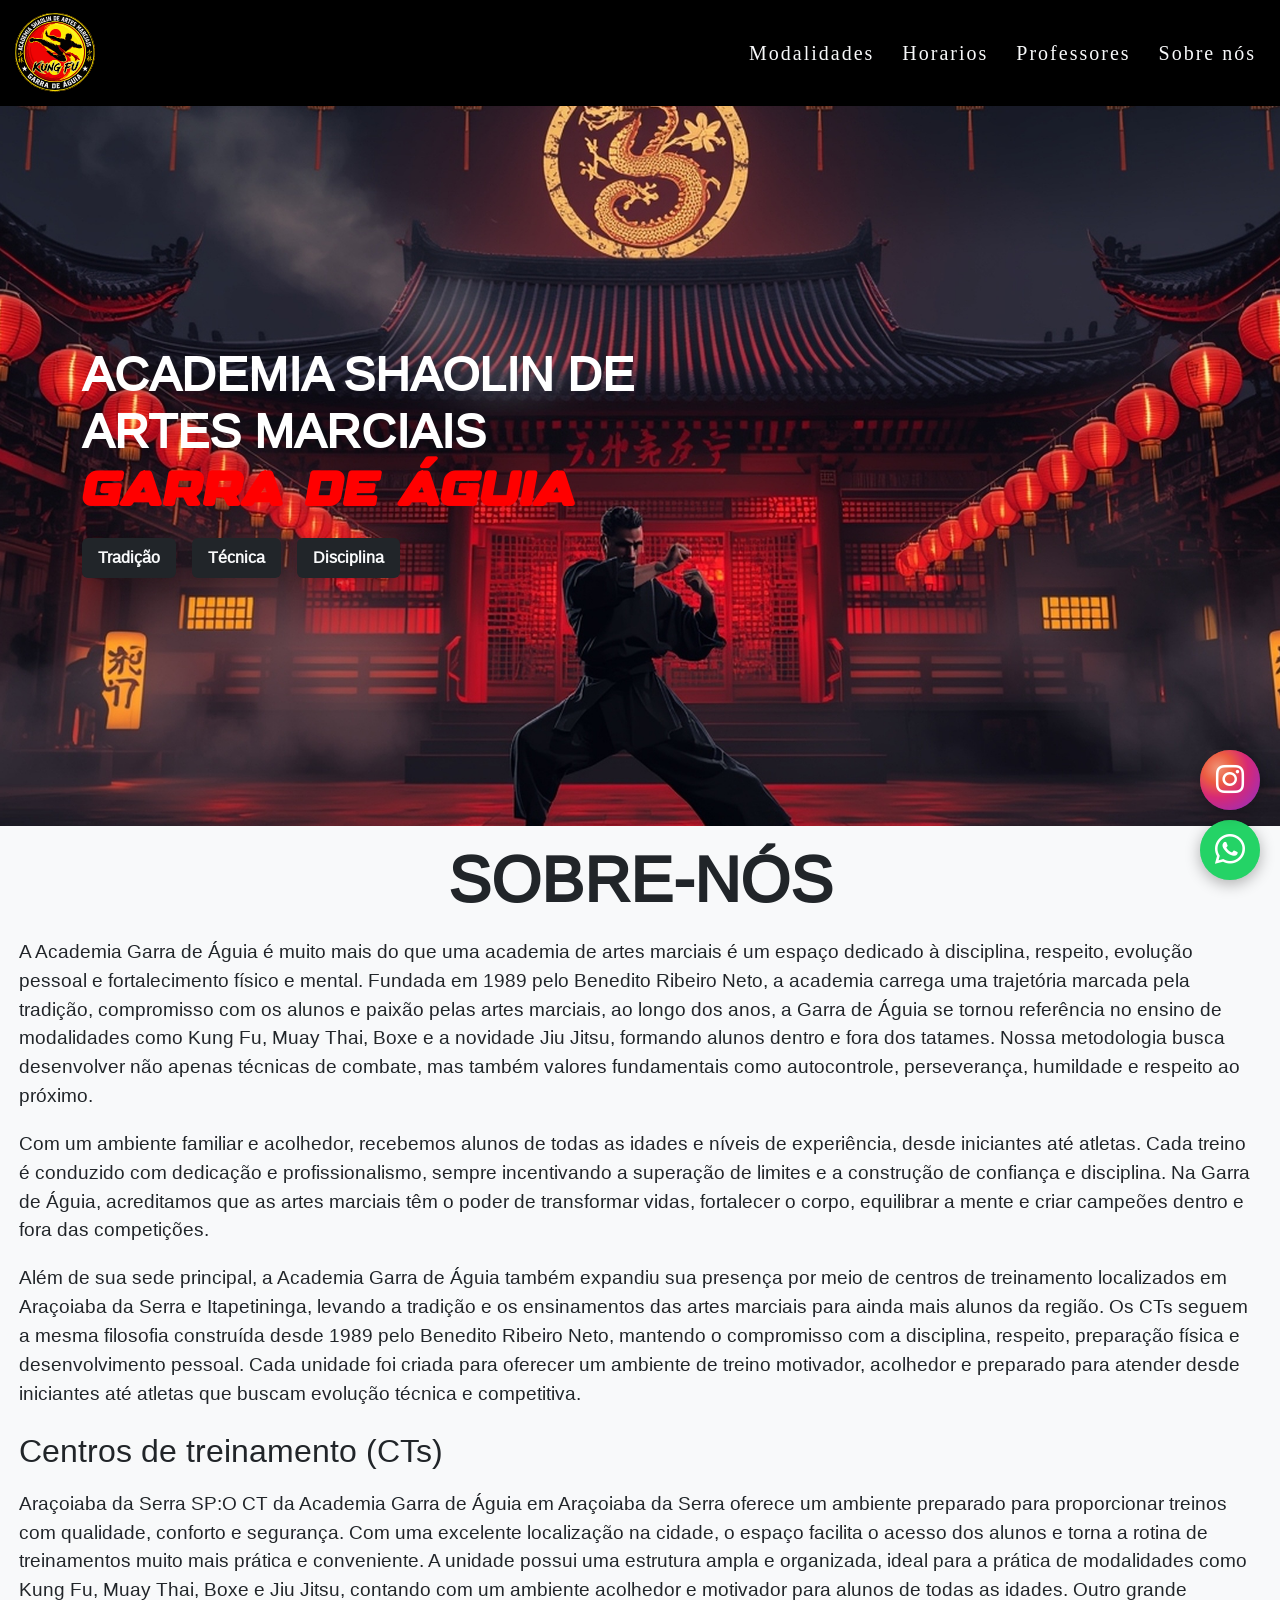
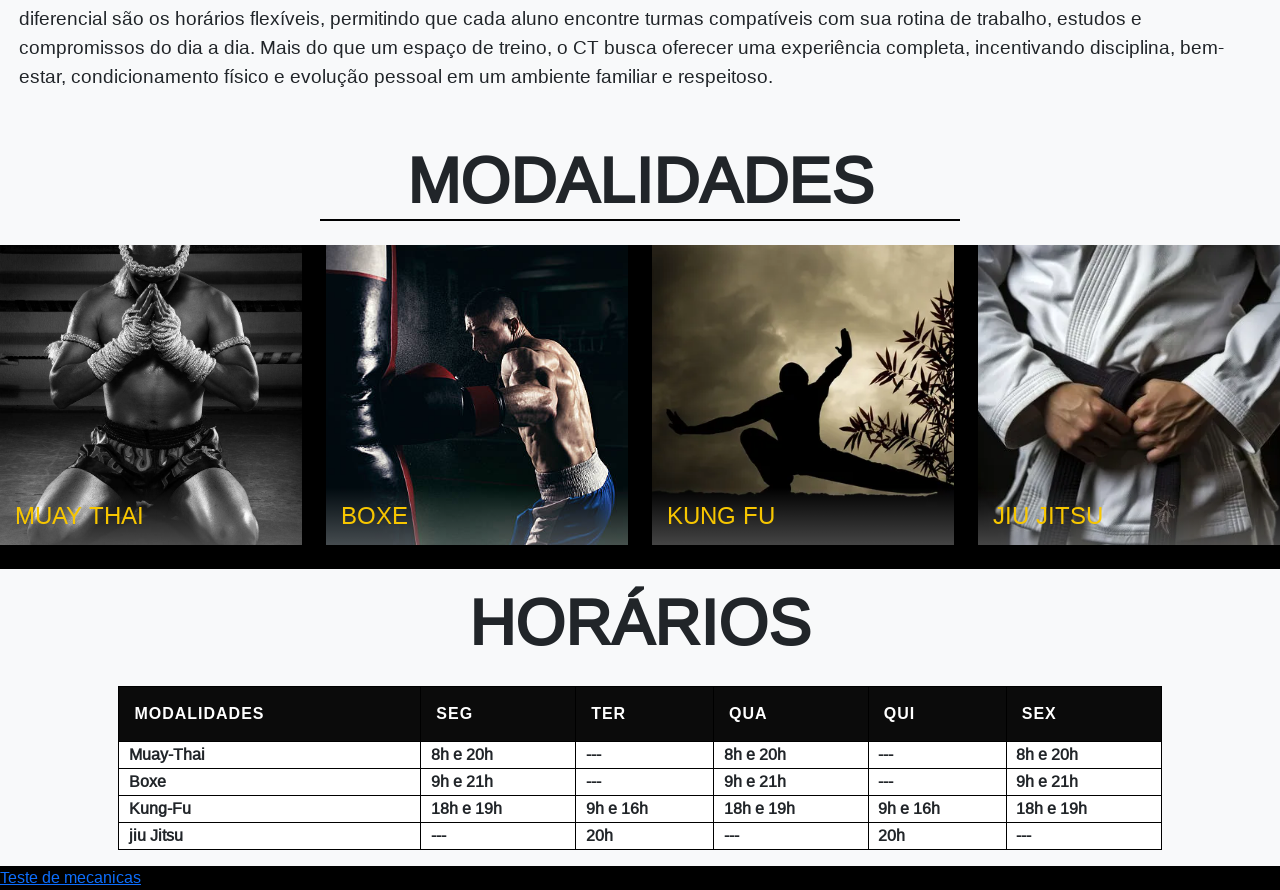
==== index.html @ 4878ca20 "Formatação do Hero e Header -Melhoria no visual do hero -Header responsivo e logotipo -Aplicação de " ====
<!DOCTYPE html>
<html lang="pt-br">
<head>
    <meta charset="UTF-8">
    <meta name="viewport" content="width=device-width, initial-scale=1.0">
    <title>CTB Garra de Águia</title>

    <!--Font Wasome-->
    <link rel="stylesheet" href="https://cdnjs.cloudflare.com/ajax/libs/font-awesome/6.7.0/css/all.min.css" integrity="sha512-9xKTRVabjVeZmc+GUW8GgSmcREDunMM+Dt/GrzchfN8tkwHizc5RP4Ok/MXFFy5rIjJjzhndFScTceq5e6GvVQ==" crossorigin="anonymous" referrerpolicy="no-referrer">

    <!--Bootstrap-->
    <link rel="stylesheet" href="https://cdn.jsdelivr.net/npm/bootstrap@5.3.8/dist/css/bootstrap.min.css" crossorigin="anonymous">
    <link rel="stylesheet" href="https://cdn.jsdelivr.net/npm/bootstrap-icons@1.11.3/font/bootstrap-icons.css">

    <!--Estilo costomizado-->
    <link rel="stylesheet" href="style.css">
    

    <!--HTML% Shiv-->
    <!--[if lt IE 9]>
      <script src="https://oss.maxcdn.com/html5shiv/3.7.2/html5shiv.min.js"></script>
    <![endif]-->

    <script>
        
    </script>
           
</head>
  <body class="responsivo "><!--Inicio container-->
            <header><!--inicio cabeçalho-->
               <nav class="navbar navbar-expand-md navbarStyle">
                    <a href="" class="navbar-brand"><img  class="img-fluid logoctb" src="LogoVetorial.svg"></a>
               <button class=" navbar-toggler ml-1" type="button" data-bs-toggle="collapse" data-bs-target="#BarraNav">
                    <span class="navbar-toggler-icon navbar-toggler-icon-margin-style"></span>
               </button>

               <div class="collapse navbar-collapse" id="BarraNav">
                    <ul class="navbar-nav ms-auto styleBarraNav">
                        <li class="nav-item">
                            <a href="" class="nav-link navbar-brand ps-1-style ps-1 text-light">Modalidades</a>
                        </li>
                        <li class="nav-item">
                            <a href="" class="nav-link navbar-brand ps-1-style ps-1 text-light">Horarios</a>
                        </li>
                        <li class="nav-item">
                            <a href="" class="nav-link navbar-brand ps-1-style ps-1 text-light">Professores</a>
                        </li>
                        <li class="nav-item">
                            <a href="" class="nav-link navbar-brand ps-1-style ps-1 text-light">Sobre nós</a>
                        </li>
                    </ul>
                </div>
                </nav>
           </header>
           <section class="imageHomeStyle">
                    <div class="container">
                        <div class="row min-vh-100 align-items-center">
                            <div class="col-12 text-start">

                                <h1 class="fw-bold display-5 text-uppercase mt-2 textHomeStyle">
                                ACADEMIA SHAOLIN DE <br/>ARTES MARCIAIS<br><span class="textHomeStyle2">GARRA DE ÁGUIA</span>
                                </h1>

                                <div class="d-flex gap-3 mt-3 flex-wrap mb-3">
                                    <p class="mb-0 px-3 py-2 fw-semibold text-light bg-dark rounded shadow">
                                            Tradição
                                    </p>

                                    <p class="mb-0 px-3 py-2 fw-semibold text-light bg-dark rounded shadow">
                                            Técnica
                                    </p>

                                    <p class="mb-0 px-3 py-2 fw-semibold text-light bg-dark rounded shadow">
                                            Disciplina
                                    </p>
                                </div>
                            </div>
                        </div>
                    </div>
           </section><!--Fim cabeçalho-->
           <section class="row justify-content-center bg-light pb-3">
                    <div class="col-12 sobrenos">
                        <h1 class="col-12 fw-bold display-3 text-center d-block text-dark mb-2 mt-3">
                            SOBRE-NÓS
                        </h1>
                        <p>A Academia Garra de Águia é muito mais do que uma academia de artes marciais é um espaço dedicado à disciplina, respeito, evolução pessoal e fortalecimento físico e mental. Fundada em 1989 pelo Benedito Ribeiro Neto, a academia carrega uma trajetória marcada pela tradição, compromisso com os alunos e paixão pelas artes marciais, ao longo dos anos, a Garra de Águia se tornou referência no ensino de modalidades como Kung Fu, Muay Thai, Boxe e a novidade Jiu Jitsu, formando alunos dentro e fora dos tatames. Nossa metodologia busca desenvolver não apenas técnicas de combate, mas também valores fundamentais como autocontrole, perseverança, humildade e respeito ao próximo.</p>
                        <p>Com um ambiente familiar e acolhedor, recebemos alunos de todas as idades e níveis de experiência, desde iniciantes até atletas. Cada treino é conduzido com dedicação e profissionalismo, sempre incentivando a superação de limites e a construção de confiança e disciplina. Na Garra de Águia, acreditamos que as artes marciais têm o poder de transformar vidas, fortalecer o corpo, equilibrar a mente e criar campeões dentro e fora das competições.
                        </p>
                        <p class="mb-4">Além de sua sede principal, a Academia Garra de Águia também expandiu sua presença por meio de centros de treinamento localizados em Araçoiaba da Serra e Itapetininga, levando a tradição e os ensinamentos das artes marciais para ainda mais alunos da região. Os CTs seguem a mesma filosofia construída desde 1989 pelo Benedito Ribeiro Neto, mantendo o compromisso com a disciplina, respeito, preparação física e desenvolvimento pessoal. Cada unidade foi criada para oferecer um ambiente de treino motivador, acolhedor e preparado para atender desde iniciantes até atletas que buscam evolução técnica e competitiva.</p>
                        <h2  class="ct-aracoiaba">Centros de treinamento (CTs)</h2>
                        <p><spam>Araçoiaba da Serra SP:</spam>O CT da Academia Garra de Águia em Araçoiaba da Serra oferece um ambiente preparado para proporcionar treinos com qualidade, conforto e segurança. Com uma excelente localização na cidade, o espaço facilita o acesso dos alunos e torna a rotina de treinamentos muito mais prática e conveniente.
                        A unidade possui uma estrutura ampla e organizada, ideal para a prática de modalidades como Kung Fu, Muay Thai, Boxe e Jiu Jitsu, contando com um ambiente acolhedor e motivador para alunos de todas as idades. Outro grande diferencial são os horários flexíveis, permitindo que cada aluno encontre turmas compatíveis com sua rotina de trabalho, estudos e compromissos do dia a dia.
                        Mais do que um espaço de treino, o CT busca oferecer uma experiência completa, incentivando disciplina, bem-estar, condicionamento físico e evolução pessoal em um ambiente familiar e respeitoso.</p>
                    </div>
            </section>
           <section class="row">
                    <div class="col-12 bg-light">
                        <h1 class="text-title-section col-6 fw-bold display-3 text-center d-block text-dark mb-4 mt-3">
                            MODALIDADES
                        </h1>
                    </div>
                     <!-- CARD 1 -->
                    <div class="card-ani col-lg-3 col-md-6">
                        <div class="card-modalidade">
                            <img src="muaythaiexemplo.jpg" alt="Muay Thai">
                            <div class="conteudo">
                                <h4>MUAY THAI</h4>
                                <p>Desenvolva força, resistência e disciplina com a arte marcial tailandesa.</p>
                            </div>
                        </div>
                    </div>
                    <!-- CARD 2 -->
                    <div class="card-ani col-lg-3 col-md-6">
                        <div class="card-modalidade">
                            <img src="boxeexemplo.jpg" alt="Boxe">
                            <div class="conteudo">
                                <h4>BOXE</h4>
                                <p>Melhore seu condicionamento físico e aprenda técnicas de combate eficazes.</p>
                            </div>
                        </div>
                    </div>

                    <!-- CARD 3 -->
                    <div class="card-ani col-lg-3 col-md-6">
                        <div class="card-modalidade">
                            <img src="kungfuexemplo.jfif" alt="Kung Fu">
                            <div class="conteudo">
                                <h4>KUNG FU</h4>
                                <p>Tradição, disciplina e filosofia combinadas com técnicas milenares.</p>
                            </div>
                        </div>
                    </div>

                    <!-- CARD 4 -->
                    <div class="card-ani col-lg-3 col-md-6 pb-4">
                        <div class="card-modalidade">
                            <img src="jiu-jitsu-background.webp" alt="Jiu Jitsu">
                            <div class="conteudo">
                                <h4>JIU JITSU</h4>
                                <p>Domine técnicas de luta no solo e desenvolva estratégia e controle.</p>
                            </div>
                        </div>
                    </div>
           </section>
            <section class="row justify-content-center bg-light pb-3"><!--Inicio conteudo-->
                    <div class="col-12">
                        <h1 class="col-12 fw-bold display-3 text-center d-block text-dark mb-1 mt-3">
                            HORÁRIOS
                        </h1>
                    </div>
                        <table class="tabela-container">
                            <thead class="tabela-horarios">
                                <tr>
                                    <th>Modalidades</th>
                                    <th>Seg</th>
                                    <th>Ter</th>
                                    <th>Qua</th>
                                    <th>Qui</th>
                                    <th>Sex</th>
                                </tr>
                            </thead>
                            <tbody>
                                <tr>
                                    <th>Muay-Thai</th>
                                    <th>8h e 20h</th>
                                    <th>---</th>
                                    <th>8h e 20h</th>
                                    <th>---</th>
                                    <th>8h e 20h</th>
                                </tr>
                                <tr>
                                    <th>Boxe</th>
                                    <th>9h e 21h</th>
                                    <th>---</th>
                                    <th>9h e 21h</th>
                                    <th>---</th>
                                    <th>9h e 21h</th>
                                </tr>
                                <tr>
                                    <th>Kung-Fu</th>
                                    <th>18h e 19h</th>
                                    <th>9h e 16h</th>
                                    <th>18h e 19h</th>
                                    <th>9h e 16h</th>
                                    <th>18h e 19h</th>
                                </tr>
                                <tr>
                                    <th>jiu Jitsu</th>
                                    <th>---</th>
                                    <th>20h</th>
                                    <th>---</th>
                                    <th>20h</th>
                                    <th>---</th>
                                </tr>
                            </tbody>
                        </table>
            </section><!--Fim conteudo-->
        <footer><!--Inicio rodapé-->
            
        </footer><!--Fim rodapé-->



        <!-- BOTÃO WHATSAPP -->
        <a href="https://wa.me/5511999998888?text=Olá,%20vim%20pelo%20site%20e%20quero%20saber%20mais%20sobre%20as%20aulas"
        class="whatsapp-float"
        target="_blank"
        aria-label="Fale conosco no WhatsApp">
            <i class="bi bi-whatsapp"></i>
        </a>

        <!-- BOTÃO INSTAGRAM -->
        <a href="https://instagram.com/suaacademia"
        class="instagram-float"
        target="_blank"
        rel="noopener noreferrer"
        aria-label="Visite nosso Instagram">
            <i class="bi bi-instagram"></i>
        </a>

        <a href="index2.html">Teste de mecanicas</a>






    <!-- Optional JavaScript -->
    <!-- jQuery first, then Popper.js, then Bootstrap JS -->
    <script src="https://cdn.jsdelivr.net/npm/bootstrap@5.3.8/dist/js/bootstrap.bundle.min.js"></script>
    <script src="https://code.jquery.com/jquery-3.3.1.slim.min.js" integrity="sha384-q8i/X+965DzO0rT7abK41JStQIAqVgRVzpbzo5smXKp4YfRvH+8abtTE1Pi6jizo" crossorigin="anonymous"></script>
    <script src="https://cdnjs.cloudflare.com/ajax/libs/popper.js/1.14.3/umd/popper.min.js" integrity="sha384-ZMP7rVo3mIykV+2+9J3UJ46jBk0WLaUAdn689aCwoqbBJiSnjAK/l8WvCWPIPm49" crossorigin="anonymous"></script>
    <script src="Bootstrapv4/js/bootstrap.min.js"></script>
  </body><!--Fim container-->
</html>
---- style.css ----
/*FORMATAÇÃO DO BODY*/
body, html {
    overflow-x: hidden !important;
}
.logoctb {
    width: 80px;
    height: 80px;
    margin-left: 15px;
}
body{
    width: 100%;
    min-width: 370px;
    max-width: 1400px;
    margin: 0 auto;
    font-family: 'text-style-text';
}


/*Formatações de fontes*/
@font-face {
  font-family: 'text-style-text';
  src: url('fonts/Liberation Sans/LiberationSans-Regular.ttf');
}
@font-face {
  font-family: 'text-style-hero';
  src: url('fonts/Designer/Designer.otf');
}
@font-face {
  font-family: 'text-style-header';
  src: url('fonts/Bebas/BebasNeue-Regular.woff2');
}

/*FORMATAÇÃO DA NAVBAR*/
.navbarStyle{
    font-family: 'text-style-header';
    letter-spacing: 2px;
}

/*Text Navbar :hover*/
#BarraNav ul.styleBarraNav li a:hover, .nav-item .text-light:hover {
    background-color: #fff;
    border-radius: 8px;
    --bs-text-opacity: 1;
    color: rgba(var(--bs-dark-rgb), var(--bs-text-opacity)) !important;
}

/*Menu Hanburguer button*/

/*Remove a borda do botão hamburger*/
.navbar-toggler {
    border: none;
    box-shadow: none;
}
/*Remove a borda em focus*/
.navbar-toggler:focus,
.navbar-toggler:active, .navbar-toggler:hover {
    outline: none;
    box-shadow: none;     
    background-color: #ffffff;
}
/*Ícone fica preto SOMENTE quando o botão estiver em focus*/
.navbar-toggler:hover .navbar-toggler-icon,
.navbar-toggler:focus .navbar-toggler-icon {
    filter: brightness(0);
}
/*Deixa o ícone do menu hamburger branco*/
.navbar-toggler-icon {
    filter: invert(1);
}

/*FORMATAÇÃO DA HOME*/

/*Formatação tableH*/
.tabela-container {
  width: 80%;
  overflow-x: auto; /* importante para mobile */
  margin-top: 20px;
  background-color: #ffffff;
}

/* Tabela */
.tabela-horarios {
  width: 80%;
  border-collapse: collapse;
  background: #0b0b0b;
  color: #fff;
  font-family: Arial, sans-serif;
}

/* Cabeçalho */
.tabela-horarios thead {
  background: #c40000;
}

.tabela-horarios th {
  padding: 15px;
  text-transform: uppercase;
  font-weight: bold;
  letter-spacing: 1px;
}


/* Zebra (linhas alternadas) */
.tabela-horarios tr, th {
    padding-left: 0.6rem;
    border: solid #000 1px;
}
.tabela-horarios tr th.S-Aulas {
    padding-left: 1rem;
}

/*Text Home Style*/
.textHomeStyle {
    color: white;
}
.textHomeStyle2 {
    font-family: 'text-style-hero';
    color: red;
}

/*Section Sobre-Nós*/
.sobrenos p {
    font-size: 1.2rem;
    margin: 1.2rem;
}
.ct-aracoiaba {
    margin-left: 1.2rem;
}

/*Section Modalidades*/
.text-title-section {
    border-bottom: solid #000 2px;
    margin: 0 auto;
}

/* CORES PADRÃO */
:root {
    --amarelo: #f7c600;
    --preto: #111;
    --branco: #fff;
}

/* SEÇÃO */
.modalidades {
    background-color: var(--preto);
    color: var(--branco);
}

/* TÍTULO */
.titulo-secao {
    font-size: 2.5rem;
    font-weight: bold;
    color: var(--amarelo);
}

.subtitulo {
    color: #ccc;
}

/* CARD */
.card-modalidade {
    position: relative;
    overflow: hidden;
    cursor: pointer;
}

/* IMAGEM */
.card-modalidade img {
    width: 100%;
    height: 300px;
    object-fit: cover;
    transition: 0.5s;
}

/* CONTEÚDO SOBREPOSTO */
.card-modalidade .conteudo {
    position: absolute;
    bottom: 0;
    left: 0;
    width: 100%;

    padding: 15px;

    background: linear-gradient(to top, rgba(255,255,255,0.6), transparent);

    transform: translateY(55%);
    transition: 0.6s;
}
/* TEXTO */
.card-modalidade h4 {
    color: var(--amarelo);
    margin-bottom: 10px;
}

.card-modalidade p {
    font-size: 0.9rem;
}

/* HOVER */
.card-modalidade:hover img {
    transform: scale(1.1);
}

.card-modalidade:hover .conteudo {
    transform: translateY(0);
    background: linear-gradient(to top, rgba(255, 255, 255, 0.9))
}
.card-ani {
    transition: 0.5s ease;
}
.card-ani:hover {
    transform: translateY(5%);

}
/*Formatação da Background*/ 
.imageHomeStyle{
    height: 80vh; /*ocupa a tela inteira*/
    background-image: url("exemploBackgroundHome4K.jpg");
    background-size: cover;/* ajusta para qualquer tela */
    background-position: center;/* centraliza */
    background-repeat: no-repeat;
    display: flex;
    align-items: center;
    background-attachment: fixed;/*PARALAX*/
}

/* BOTÃO WHATSAPP */
.whatsapp-float {
    position: fixed; /* Faz ele acompanhar o scroll */
    bottom: 20px;
    right: 20px;

    width: 60px;
    height: 60px;

    background-color: #25D366;
    color: #fff;

    border-radius: 50%;
    font-size: 30px;

    display: flex;
    align-items: center;
    justify-content: center;

    box-shadow: 0 4px 15px rgba(0, 0, 0, 0.3);

    z-index: 999;

    transition: all 0.3s ease;
}

/* Hover */
.whatsapp-float:hover {
    transform: scale(1.1);
    background-color: #1ebe5d;
    color: #fff;
}

/* Animação pulsante */
.whatsapp-float::after {
    content: "";
    position: absolute;
    width: 100%;
    height: 100%;
    border-radius: 50%;
    background: rgba(37, 211, 102, 0.4);
    animation: pulse 2s infinite;
    z-index: -1;
}

@keyframes pulse {
    0% {
        transform: scale(1);
        opacity: 0.7;
    }
    70% {
        transform: scale(1.5);
        opacity: 0;
    }
    100% {
        transform: scale(1);
        opacity: 0;
    }
}
/* BOTÃO INSTAGRAM */
.instagram-float {
    position: fixed;
    bottom: 90px; /* acima do WhatsApp */
    right: 20px;

    width: 60px;
    height: 60px;

    border-radius: 50%;

    display: flex;
    align-items: center;
    justify-content: center;

    font-size: 28px;
    color: #fff;

    /* Gradiente oficial do Instagram */
    background: radial-gradient(circle at 30% 30%, 
        #feda75, #fa7e1e, #d62976, #962fbf, #4f5bd5);

    box-shadow: 0 4px 15px rgba(0,0,0,0.3);

    z-index: 999;

    transition: all 0.3s ease;
}

/* Hover */
.instagram-float:hover {
    transform: scale(1.1);
}

/* Animação suave */
.instagram-float::after {
    content: "";
    position: absolute;
    width: 100%;
    height: 100%;
    border-radius: 50%;
    background: rgba(214, 41, 118, 0.4);
    animation: pulseInsta 2s infinite;
    z-index: -1;
}

@keyframes pulseInsta {
    0% {
        transform: scale(1);
        opacity: 0.6;
    }
    70% {
        transform: scale(1.5);
        opacity: 0;
    }
    100% {
        transform: scale(1);
        opacity: 0;
    }
}


/*RESPONSITIVIDADE TELA*/
/* Extra small devices (portrait phones, less than 576px)*/
@media (max-width: 575.98px) {
    .responsivo {
        background: black;
    }
    .icone_redes_sociais ul li a{
        padding: 0 15px 0 0;
    }
    .ps-1-style {
        padding-left: .90rem !important;
    }
    .navbarStyle {
        padding-right: .80rem !important;
    }
}

/* Small devices (landscape phones, 576px and up)*/
@media (min-width: 576px) and (max-width: 767.98px) {
    .responsivo {
        background: blue;
    }
    .icone_redes_sociais ul li a{
        padding: 0 15px 0 0;
    }
    .ps-1-style {
    padding-left: .90rem !important;
    }
    .navbarStyle {
        padding-right: .80rem !important;
    }
}

/*imageHomeStyle CELULAR*/
@media (max-width: 768px) {
  .tabela-horarios th,
  .tabela-horarios td {
    padding: 8px;
    font-size: 14px;
  }
  .imageHomeStyle {
    height: 70vh; /* menor no celular */
    background-attachment: scroll;/*PARALAX MOB*/
  }
}

/* Medium devices (tablets, 768px and up)*/
@media (min-width: 768px) and (max-width: 991.98px) {
    .responsivo {
        background: green;
    }
    .ps-1-style {
    padding-left: .90rem !important;
    }
}

/* Large devices (desktops, 992px and up)*/
@media (min-width: 992px) and (max-width: 1199.98px) {
    .responsivo {
        background: #ccc;
    }
}

/* Extra large devices (large desktops, 1200px and up)*/
@media (min-width: 1100px) {
    .responsivo {
        background: black;
    }
}
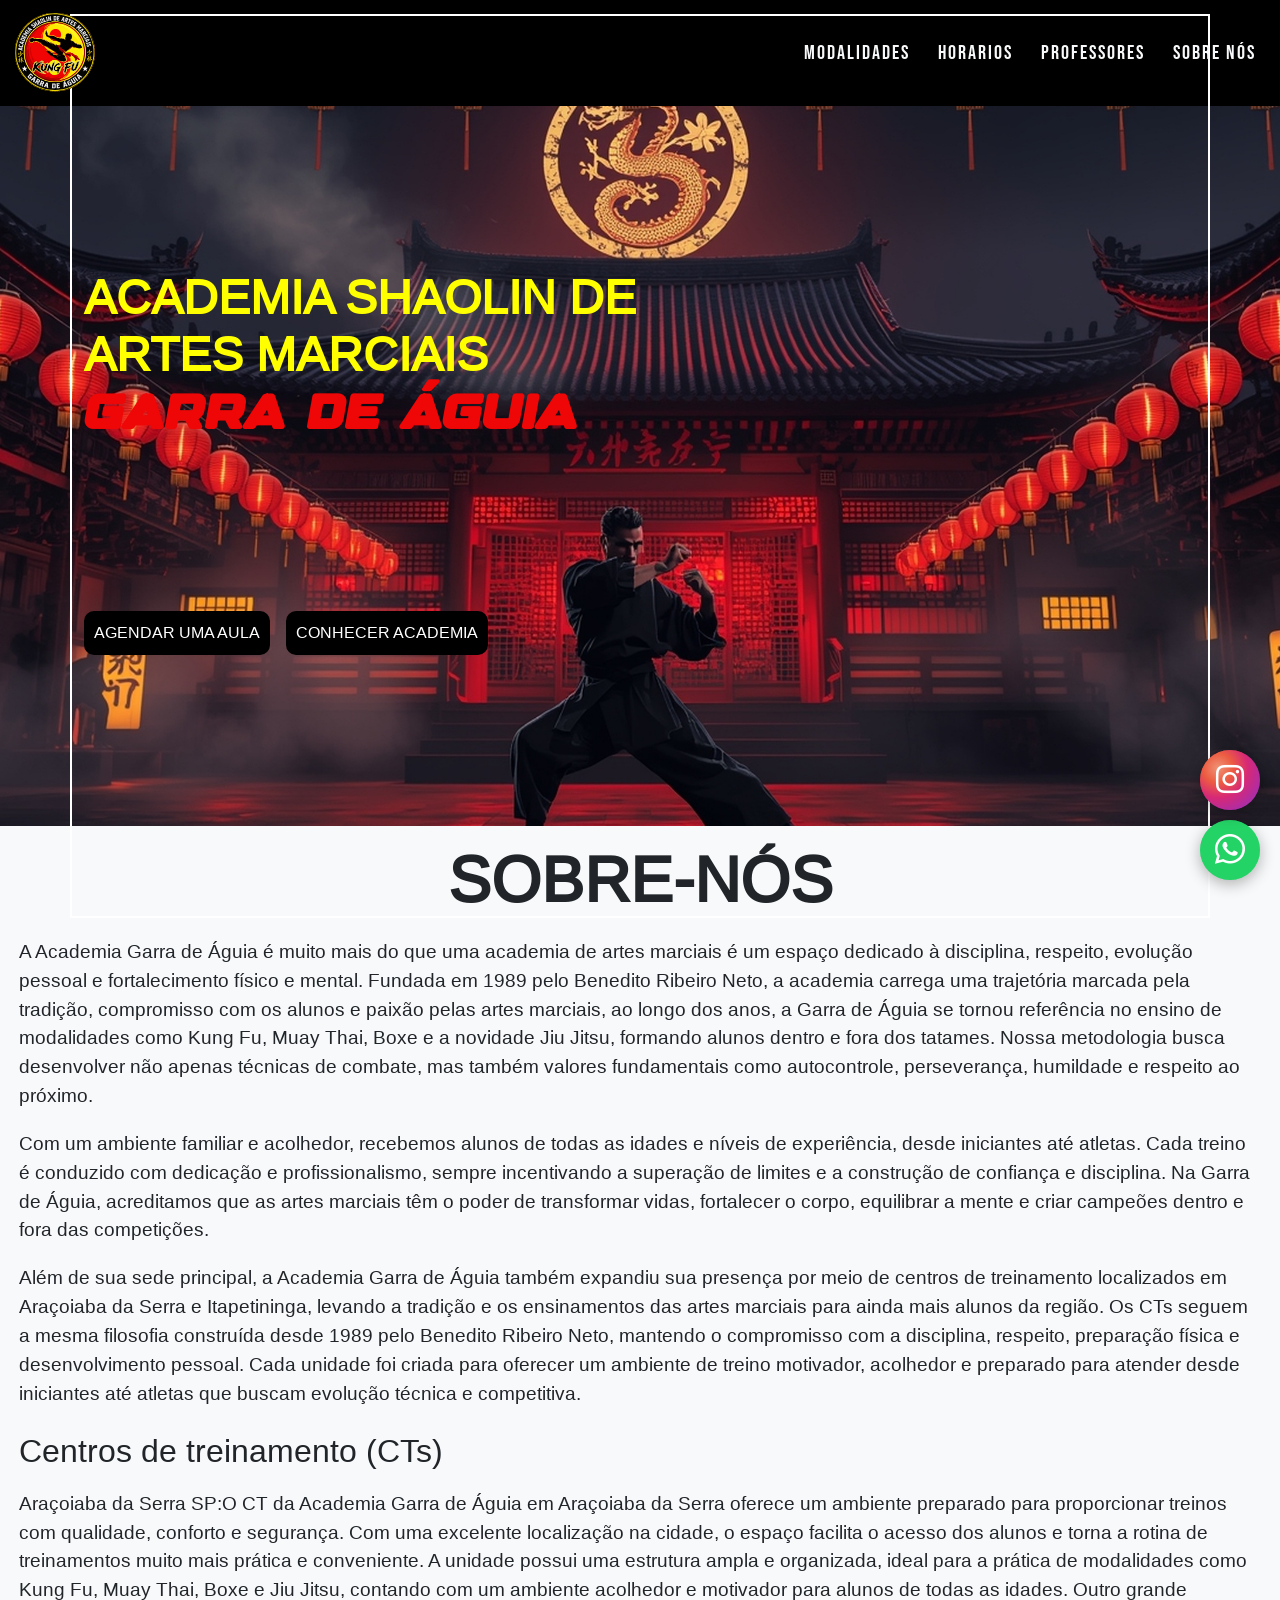
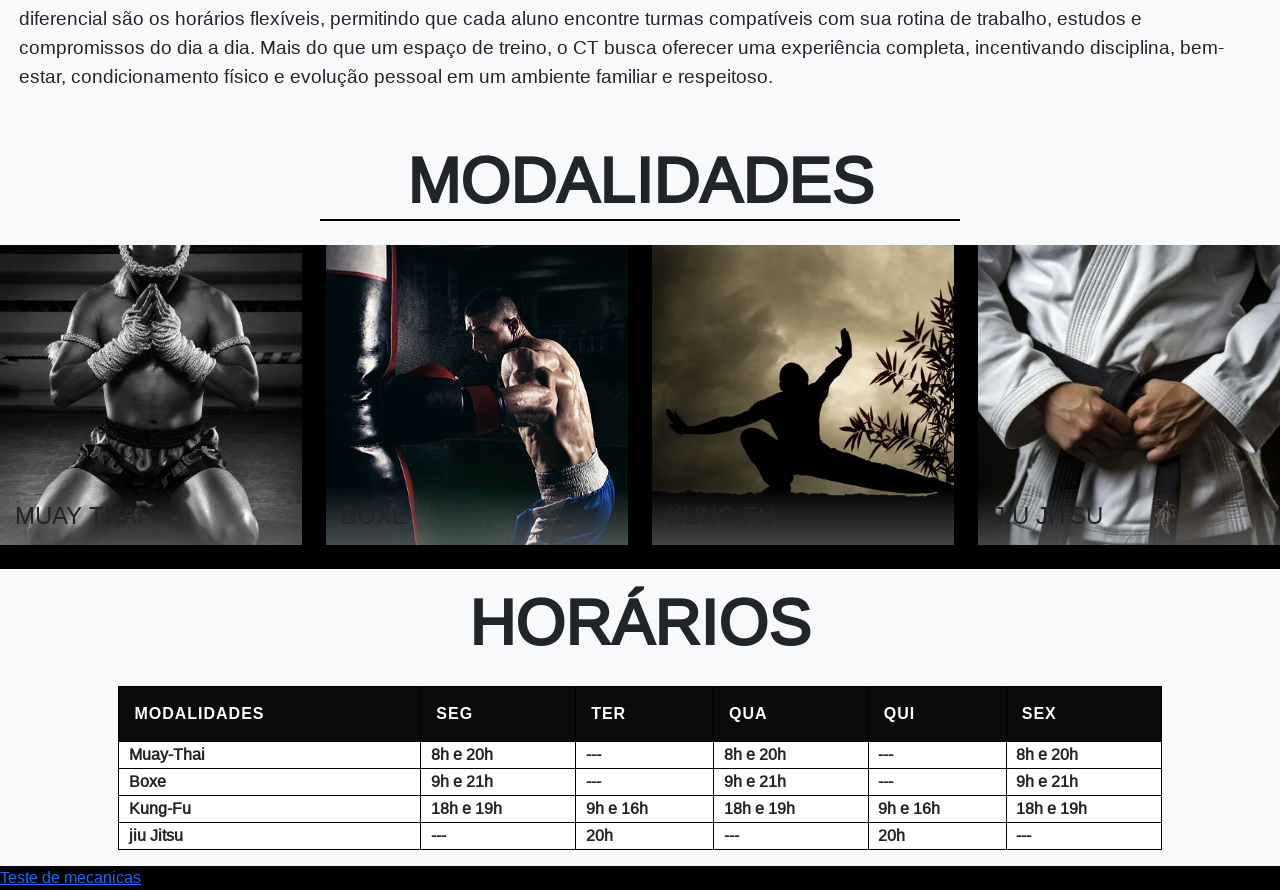
==== commit 1e99efff: "Quase finalizando o Hero da página -Formatações no hero -nome da academia -correção das fontes -pale" ====
--- a/index.html
+++ b/index.html
@@ -53,26 +53,26 @@
                 </nav>
            </header>
            <section class="imageHomeStyle">
-                    <div class="container">
+                    <div class="container" style="border: solid white 2px;">
                         <div class="row min-vh-100 align-items-center">
                             <div class="col-12 text-start">
 
                                 <h1 class="fw-bold display-5 text-uppercase mt-2 textHomeStyle">
-                                ACADEMIA SHAOLIN DE <br/>ARTES MARCIAIS<br><span class="textHomeStyle2">GARRA DE ÁGUIA</span>
+                                ACADEMIA SHAOLIN DE <BR>  ARTES MARCIAIS<br><span class="textHomeStyle2">GARRA DE ÁGUIA</span>
                                 </h1>
 
-                                <div class="d-flex gap-3 mt-3 flex-wrap mb-3">
-                                    <p class="mb-0 px-3 py-2 fw-semibold text-light bg-dark rounded shadow">
-                                            Tradição
-                                    </p>
-
-                                    <p class="mb-0 px-3 py-2 fw-semibold text-light bg-dark rounded shadow">
-                                            Técnica
-                                    </p>
-
-                                    <p class="mb-0 px-3 py-2 fw-semibold text-light bg-dark rounded shadow">
-                                            Disciplina
-                                    </p>
+                                <div class="d-flex justify-content-start gap-3 mt-3 flex-wrap mb-3">
+
+                                    <a href="" class="textHeroStyle">
+                                            Agendar uma aula
+                                    </a>
+
+
+                                    <a href="" class="textHeroStyle">
+                                            Conhecer academia
+                                    </a>
+                            
+
                                 </div>
                             </div>
                         </div>
--- a/style.css
+++ b/style.css
@@ -15,6 +15,35 @@
     font-family: 'text-style-text';
 }
 
+/*Paleta de cores*/
+.blackColor {
+    color: #000000 !important;
+}
+.blackBackground {
+    background: #000000 !important;
+}
+
+.redColor {
+    color: #EF0606 !important;
+}
+.redBackground {
+    background: #EF0606 !important;
+}
+
+.swirlColor {
+    color: #D3CCC7 !important;
+}
+.swirlBackground {
+    background: #D3CCC7 !important;
+}
+
+.offwhiteColor {
+    color: #EFEEE8 !important;
+}
+.offwhiteBackground {
+    background: #EFEEE8 !important;
+}
+
 
 /*Formatações de fontes*/
 @font-face {
@@ -27,7 +56,7 @@
 }
 @font-face {
   font-family: 'text-style-header';
-  src: url('fonts/Bebas/BebasNeue-Regular.woff2');
+  src: url('fonts/Bebas/BebasNeue-Regular.ttf');
 }
 
 /*FORMATAÇÃO DA NAVBAR*/
@@ -69,6 +98,21 @@
 }
 
 /*FORMATAÇÃO DA HOME*/
+
+/*formatacao do Hero*/
+.textHeroStyle {
+    color: white;
+    background-color: #000000;
+    text-decoration: none;
+    text-transform: uppercase;
+    border-radius: 10px;
+    padding: 10px;
+    margin-top: 150px;
+}
+.textHeroStyle:hover {
+    color: #000000;
+    background-color: #EFEEE8;
+}
 
 /*Formatação tableH*/
 .tabela-container {
@@ -111,11 +155,11 @@
 
 /*Text Home Style*/
 .textHomeStyle {
-    color: white;
+    color: #FFFF00;
 }
 .textHomeStyle2 {
     font-family: 'text-style-hero';
-    color: red;
+    color: #EF0606;
 }
 
 /*Section Sobre-Nós*/
@@ -134,11 +178,7 @@
 }
 
 /* CORES PADRÃO */
-:root {
-    --amarelo: #f7c600;
-    --preto: #111;
-    --branco: #fff;
-}
+
 
 /* SEÇÃO */
 .modalidades {
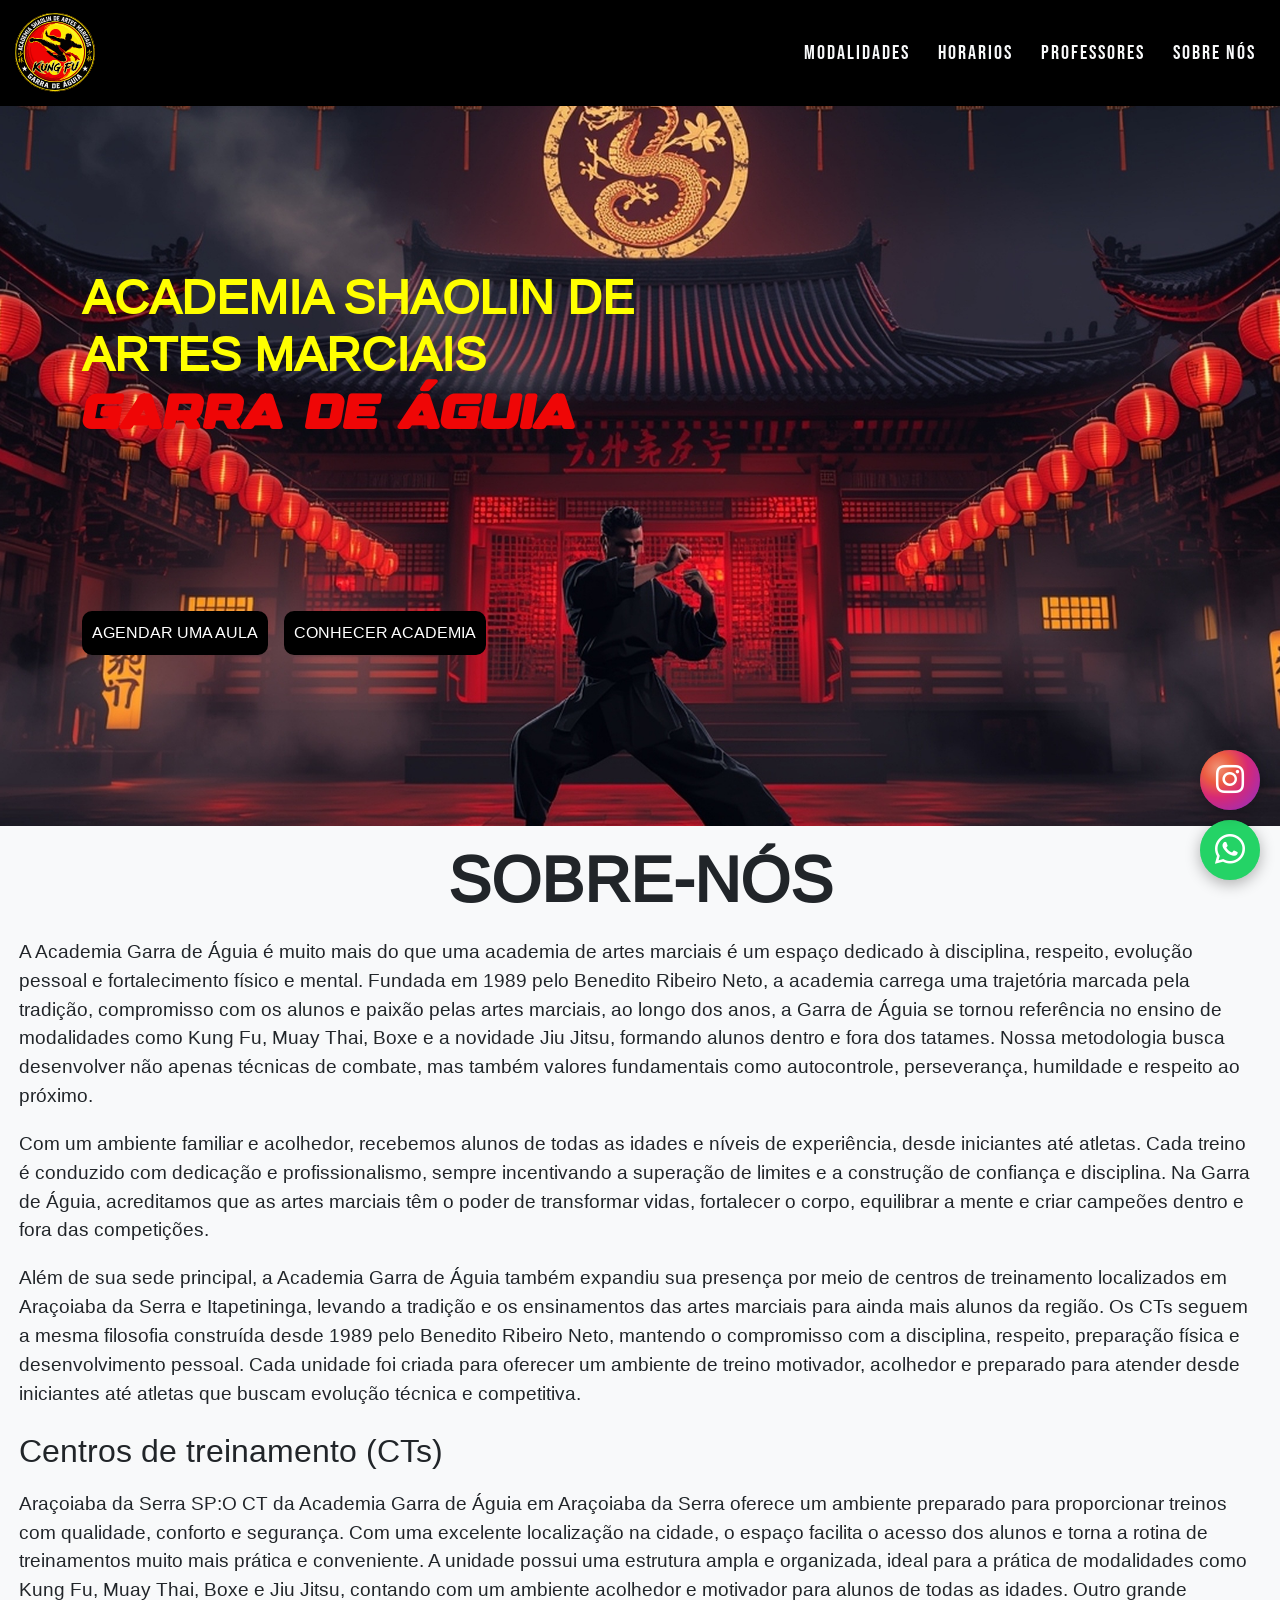
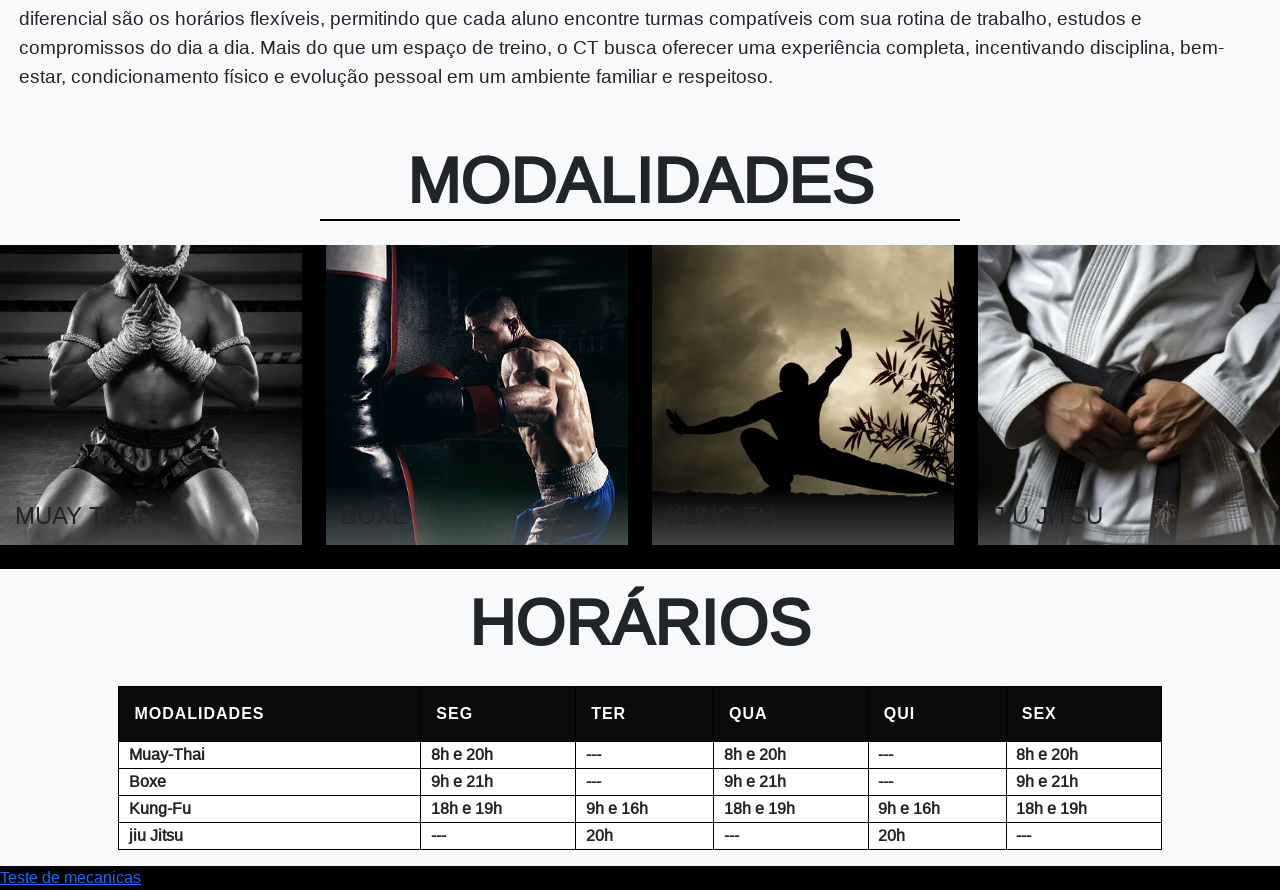
==== commit e698eedc: "Inclusão de animações :hover -Animação no navBar -Animação nop textHero -Algumas correções" ====
--- a/index.html
+++ b/index.html
@@ -53,7 +53,7 @@
                 </nav>
            </header>
            <section class="imageHomeStyle">
-                    <div class="container" style="border: solid white 2px;">
+                    <div class="container">
                         <div class="row min-vh-100 align-items-center">
                             <div class="col-12 text-start">
 
--- a/style.css
+++ b/style.css
@@ -68,7 +68,7 @@
 /*Text Navbar :hover*/
 #BarraNav ul.styleBarraNav li a:hover, .nav-item .text-light:hover {
     background-color: #fff;
-    border-radius: 8px;
+    animation: AniNavBar 1s infinite;
     --bs-text-opacity: 1;
     color: rgba(var(--bs-dark-rgb), var(--bs-text-opacity)) !important;
 }
@@ -112,6 +112,7 @@
 .textHeroStyle:hover {
     color: #000000;
     background-color: #EFEEE8;
+    translate: 0px 5px;
 }
 
 /*Formatação tableH*/
@@ -309,6 +310,7 @@
     z-index: -1;
 }
 
+/*animação para o Instagram e Whatssap*/
 @keyframes pulse {
     0% {
         transform: scale(1);
@@ -323,6 +325,19 @@
         opacity: 0;
     }
 }
+
+/*animação para o navBar*/
+@keyframes AniNavBar {
+    0% {
+        transform: scale(1.2);
+        opacity: 1;
+    }
+    100% {
+        transform: scale(1.2);
+        opacity: 1;
+    }
+}
+
 /* BOTÃO INSTAGRAM */
 .instagram-float {
     position: fixed;
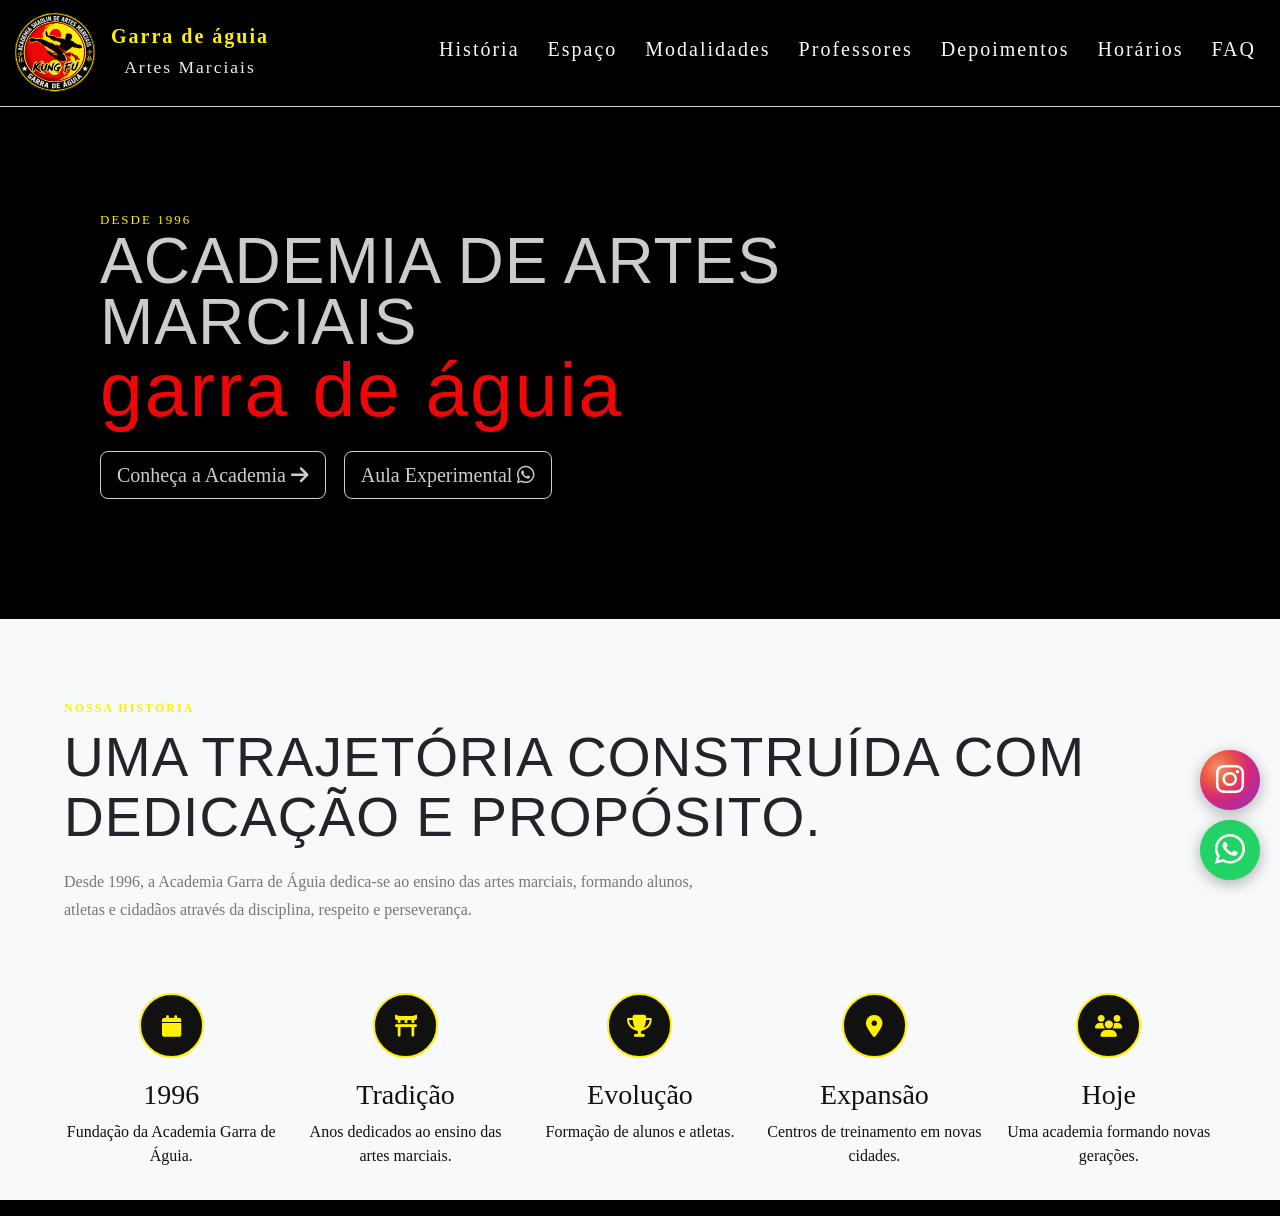
==== commit 40736efa: "Conceito do site esta quase pronto Formatação completa: -Hero (responsivo) -Navbar (responsivo) -Tim" ====
--- a/index.html
+++ b/index.html
@@ -1,20 +1,24 @@
 <!DOCTYPE html>
 <html lang="pt-br">
+
 <head>
     <meta charset="UTF-8">
     <meta name="viewport" content="width=device-width, initial-scale=1.0">
     <title>CTB Garra de Águia</title>
 
     <!--Font Wasome-->
-    <link rel="stylesheet" href="https://cdnjs.cloudflare.com/ajax/libs/font-awesome/6.7.0/css/all.min.css" integrity="sha512-9xKTRVabjVeZmc+GUW8GgSmcREDunMM+Dt/GrzchfN8tkwHizc5RP4Ok/MXFFy5rIjJjzhndFScTceq5e6GvVQ==" crossorigin="anonymous" referrerpolicy="no-referrer">
+    <link rel="stylesheet" href="https://cdnjs.cloudflare.com/ajax/libs/font-awesome/6.7.0/css/all.min.css"
+        integrity="sha512-9xKTRVabjVeZmc+GUW8GgSmcREDunMM+Dt/GrzchfN8tkwHizc5RP4Ok/MXFFy5rIjJjzhndFScTceq5e6GvVQ=="
+        crossorigin="anonymous" referrerpolicy="no-referrer">
 
     <!--Bootstrap-->
-    <link rel="stylesheet" href="https://cdn.jsdelivr.net/npm/bootstrap@5.3.8/dist/css/bootstrap.min.css" crossorigin="anonymous">
+    <link rel="stylesheet" href="https://cdn.jsdelivr.net/npm/bootstrap@5.3.8/dist/css/bootstrap.min.css"
+        crossorigin="anonymous">
     <link rel="stylesheet" href="https://cdn.jsdelivr.net/npm/bootstrap-icons@1.11.3/font/bootstrap-icons.css">
 
     <!--Estilo costomizado-->
-    <link rel="stylesheet" href="style.css">
-    
+    <link rel="stylesheet" href="CSS/style.css">
+
 
     <!--HTML% Shiv-->
     <!--[if lt IE 9]>
@@ -22,132 +26,152 @@
     <![endif]-->
 
     <script>
-        
+
     </script>
-           
+
 </head>
-  <body class="responsivo "><!--Inicio container-->
-            <header><!--inicio cabeçalho-->
-               <nav class="navbar navbar-expand-md navbarStyle">
-                    <a href="" class="navbar-brand"><img  class="img-fluid logoctb" src="LogoVetorial.svg"></a>
-               <button class=" navbar-toggler ml-1" type="button" data-bs-toggle="collapse" data-bs-target="#BarraNav">
-                    <span class="navbar-toggler-icon navbar-toggler-icon-margin-style"></span>
-               </button>
-
-               <div class="collapse navbar-collapse" id="BarraNav">
-                    <ul class="navbar-nav ms-auto styleBarraNav">
-                        <li class="nav-item">
-                            <a href="" class="nav-link navbar-brand ps-1-style ps-1 text-light">Modalidades</a>
-                        </li>
-                        <li class="nav-item">
-                            <a href="" class="nav-link navbar-brand ps-1-style ps-1 text-light">Horarios</a>
-                        </li>
-                        <li class="nav-item">
-                            <a href="" class="nav-link navbar-brand ps-1-style ps-1 text-light">Professores</a>
-                        </li>
-                        <li class="nav-item">
-                            <a href="" class="nav-link navbar-brand ps-1-style ps-1 text-light">Sobre nós</a>
-                        </li>
-                    </ul>
+
+<body class="responsivo"><!--Inicio container-->
+    <header><!--inicio cabeçalho-->
+        <nav class="navbar navbar-expand-lg navbarStyle">
+            <a href="" class="navbar-brand d-flex flex-row"><img class="img-fluid logoctb" src="LogoVetorial.svg"><span
+                    class="amareloColor d-flex flex-column ps-3 pt-2 pb-0 text-center"><strong>Garra de
+                        águia</strong><span class="offwhiteColor"><small>Artes Marciais</small></span></span></a>
+
+            <button class=" navbar-toggler ml-1" type="button" data-bs-toggle="collapse" data-bs-target="#BarraNav">
+                <span class="navbar-toggler-icon navbar-toggler-icon-margin-style"></span>
+            </button>
+
+            <div class="collapse navbar-collapse" id="BarraNav">
+                <ul class="navbar-nav ms-auto styleBarraNav">
+                    <li class="nav-item">
+                        <a href="" class="nav-link navbar-brand ps-1-style ps-1 text-light h6">História</a>
+                    </li>
+                    <li class="nav-item">
+                        <a href="" class="nav-link navbar-brand ps-1-style ps-1 text-light h6">Espaço</a>
+                    </li>
+                    <li class="nav-item">
+                        <a href="" class="nav-link navbar-brand ps-1-style ps-1 text-light h6">Modalidades</a>
+                    </li>
+                    <li class="nav-item">
+                        <a href="" class="nav-link navbar-brand ps-1-style ps-1 text-light h6">Professores</a>
+                    </li>
+                    <li class="nav-item">
+                        <a href="" class="nav-link navbar-brand ps-1-style ps-1 text-light h6">Depoimentos</a>
+                    </li>
+                    <li class="nav-item">
+                        <a href="" class="nav-link navbar-brand ps-1-style ps-1 text-light h6">Horários</a>
+                    </li>
+                    <li class="nav-item">
+                        <a href="" class="nav-link navbar-brand ps-1-style ps-1 text-light h6">FAQ</a>
+                    </li>
+                </ul>
+            </div>
+        </nav>
+    </header>
+    <section class="container">
+        <div class="row">
+            <div class="textHeroStyle col-8">
+                <span class="anoHeroStyle">
+                    Desde 1996
+                </span>
+                <h1>
+                    Academia de Artes Marciais
+                    <br>
+                    <span class="nomeHeroStyle">Garra de Águia</span>
+                </h1>
+                <div class="buttonHeroStyle d-flex gap-2">
+                    <a href="#historia" class="btn btn1 btn-lg">
+                        Conheça a Academia
+                        <i class="fa-solid fa-arrow-right"></i>
+                    </a>
+                    <a href="#contato" class="btn btn2 btn-lg">
+                        Aula Experimental
+                        <i class="fa-brands fa-whatsapp"></i>
+                    </a>
                 </div>
-                </nav>
-           </header>
-           <section class="imageHomeStyle">
-                    <div class="container">
-                        <div class="row min-vh-100 align-items-center">
-                            <div class="col-12 text-start">
-
-                                <h1 class="fw-bold display-5 text-uppercase mt-2 textHomeStyle">
-                                ACADEMIA SHAOLIN DE <BR>  ARTES MARCIAIS<br><span class="textHomeStyle2">GARRA DE ÁGUIA</span>
-                                </h1>
-
-                                <div class="d-flex justify-content-start gap-3 mt-3 flex-wrap mb-3">
-
-                                    <a href="" class="textHeroStyle">
-                                            Agendar uma aula
-                                    </a>
-
-
-                                    <a href="" class="textHeroStyle">
-                                            Conhecer academia
-                                    </a>
-                            
-
-                                </div>
-                            </div>
+            </div>
+            <div class="col-4">
+
+            </div>
+        </div>
+    </section><!--Fim cabeçalho-->
+    <section class="pb-3 bg-light"><!--Inicio historia academia-->
+        <div class="container-timeline">
+            <div class="sectionHitoryStyle">
+                <div class="textHistoryStyle">
+                    <span class="section-tag">
+                        Nossa História
+                    </span>
+                    <h2 class="section-title">
+                        Uma trajetória construída com dedicação e propósito.
+                    </h2>
+                    <p class="section-description">
+                        Desde 1996, a Academia Garra de Águia dedica-se
+                        ao ensino das artes marciais, formando alunos,
+                        atletas e cidadãos através da disciplina,
+                        respeito e perseverança.
+                    </p>
+                </div>
+                <div class="timelineHistoryStyle">
+                    <div class="timeline">
+                        <div class="timeline-item">
+                            <div class="timeline-icon">
+                                <i class="fa-solid fa-calendar"></i>
+                            </div>
+                            <h3>1996</h3>
+                            <p>
+                                Fundação da Academia Garra de Águia.
+                            </p>
+                        </div>
+                        <div class="timeline-item">
+                            <div class="timeline-icon">
+                                <i class="fa-solid fa-torii-gate"></i>
+                            </div>
+                            <h3>Tradição</h3>
+                            <p>
+                                Anos dedicados ao ensino das artes marciais.
+                            </p>
+                        </div>
+                        <div class="timeline-item">
+                            <div class="timeline-icon">
+                                <i class="fa-solid fa-trophy"></i>
+                            </div>
+                            <h3>Evolução</h3>
+                            <p>
+                                Formação de alunos e atletas.
+                            </p>
+                        </div>
+                        <div class="timeline-item">
+                            <div class="timeline-icon">
+                                <i class="fa-solid fa-location-dot"></i>
+                            </div>
+                            <h3>Expansão</h3>
+                            <p>
+                                Centros de treinamento em novas cidades.
+                            </p>
+                        </div>
+                        <div class="timeline-item">
+                            <div class="timeline-icon">
+                                <i class="fa-solid fa-users"></i>
+                            </div>
+                            <h3>Hoje</h3>
+                            <p>
+                                Uma academia formando novas gerações.
+                            </p>
                         </div>
                     </div>
-           </section><!--Fim cabeçalho-->
-           <section class="row justify-content-center bg-light pb-3">
-                    <div class="col-12 sobrenos">
-                        <h1 class="col-12 fw-bold display-3 text-center d-block text-dark mb-2 mt-3">
-                            SOBRE-NÓS
-                        </h1>
-                        <p>A Academia Garra de Águia é muito mais do que uma academia de artes marciais é um espaço dedicado à disciplina, respeito, evolução pessoal e fortalecimento físico e mental. Fundada em 1989 pelo Benedito Ribeiro Neto, a academia carrega uma trajetória marcada pela tradição, compromisso com os alunos e paixão pelas artes marciais, ao longo dos anos, a Garra de Águia se tornou referência no ensino de modalidades como Kung Fu, Muay Thai, Boxe e a novidade Jiu Jitsu, formando alunos dentro e fora dos tatames. Nossa metodologia busca desenvolver não apenas técnicas de combate, mas também valores fundamentais como autocontrole, perseverança, humildade e respeito ao próximo.</p>
-                        <p>Com um ambiente familiar e acolhedor, recebemos alunos de todas as idades e níveis de experiência, desde iniciantes até atletas. Cada treino é conduzido com dedicação e profissionalismo, sempre incentivando a superação de limites e a construção de confiança e disciplina. Na Garra de Águia, acreditamos que as artes marciais têm o poder de transformar vidas, fortalecer o corpo, equilibrar a mente e criar campeões dentro e fora das competições.
-                        </p>
-                        <p class="mb-4">Além de sua sede principal, a Academia Garra de Águia também expandiu sua presença por meio de centros de treinamento localizados em Araçoiaba da Serra e Itapetininga, levando a tradição e os ensinamentos das artes marciais para ainda mais alunos da região. Os CTs seguem a mesma filosofia construída desde 1989 pelo Benedito Ribeiro Neto, mantendo o compromisso com a disciplina, respeito, preparação física e desenvolvimento pessoal. Cada unidade foi criada para oferecer um ambiente de treino motivador, acolhedor e preparado para atender desde iniciantes até atletas que buscam evolução técnica e competitiva.</p>
-                        <h2  class="ct-aracoiaba">Centros de treinamento (CTs)</h2>
-                        <p><spam>Araçoiaba da Serra SP:</spam>O CT da Academia Garra de Águia em Araçoiaba da Serra oferece um ambiente preparado para proporcionar treinos com qualidade, conforto e segurança. Com uma excelente localização na cidade, o espaço facilita o acesso dos alunos e torna a rotina de treinamentos muito mais prática e conveniente.
-                        A unidade possui uma estrutura ampla e organizada, ideal para a prática de modalidades como Kung Fu, Muay Thai, Boxe e Jiu Jitsu, contando com um ambiente acolhedor e motivador para alunos de todas as idades. Outro grande diferencial são os horários flexíveis, permitindo que cada aluno encontre turmas compatíveis com sua rotina de trabalho, estudos e compromissos do dia a dia.
-                        Mais do que um espaço de treino, o CT busca oferecer uma experiência completa, incentivando disciplina, bem-estar, condicionamento físico e evolução pessoal em um ambiente familiar e respeitoso.</p>
-                    </div>
-            </section>
-           <section class="row">
-                    <div class="col-12 bg-light">
-                        <h1 class="text-title-section col-6 fw-bold display-3 text-center d-block text-dark mb-4 mt-3">
-                            MODALIDADES
-                        </h1>
-                    </div>
-                     <!-- CARD 1 -->
-                    <div class="card-ani col-lg-3 col-md-6">
-                        <div class="card-modalidade">
-                            <img src="muaythaiexemplo.jpg" alt="Muay Thai">
-                            <div class="conteudo">
-                                <h4>MUAY THAI</h4>
-                                <p>Desenvolva força, resistência e disciplina com a arte marcial tailandesa.</p>
-                            </div>
-                        </div>
-                    </div>
-                    <!-- CARD 2 -->
-                    <div class="card-ani col-lg-3 col-md-6">
-                        <div class="card-modalidade">
-                            <img src="boxeexemplo.jpg" alt="Boxe">
-                            <div class="conteudo">
-                                <h4>BOXE</h4>
-                                <p>Melhore seu condicionamento físico e aprenda técnicas de combate eficazes.</p>
-                            </div>
-                        </div>
-                    </div>
-
-                    <!-- CARD 3 -->
-                    <div class="card-ani col-lg-3 col-md-6">
-                        <div class="card-modalidade">
-                            <img src="kungfuexemplo.jfif" alt="Kung Fu">
-                            <div class="conteudo">
-                                <h4>KUNG FU</h4>
-                                <p>Tradição, disciplina e filosofia combinadas com técnicas milenares.</p>
-                            </div>
-                        </div>
-                    </div>
-
-                    <!-- CARD 4 -->
-                    <div class="card-ani col-lg-3 col-md-6 pb-4">
-                        <div class="card-modalidade">
-                            <img src="jiu-jitsu-background.webp" alt="Jiu Jitsu">
-                            <div class="conteudo">
-                                <h4>JIU JITSU</h4>
-                                <p>Domine técnicas de luta no solo e desenvolva estratégia e controle.</p>
-                            </div>
-                        </div>
-                    </div>
-           </section>
-            <section class="row justify-content-center bg-light pb-3"><!--Inicio conteudo-->
-                    <div class="col-12">
-                        <h1 class="col-12 fw-bold display-3 text-center d-block text-dark mb-1 mt-3">
-                            HORÁRIOS
-                        </h1>
-                    </div>
+                </div>
+            </div>
+        </div>
+    </section><!--fim historia academia-->
+    <section class="row">
+    </section>
+    <section class="row justify-content-center pb-3"><!--Inicio conteudo-->
+        <div class="col-12">
+
+        </div>
+        <!--
                         <table class="tabela-container">
                             <thead class="tabela-horarios">
                                 <tr>
@@ -194,42 +218,37 @@
                                 </tr>
                             </tbody>
                         </table>
-            </section><!--Fim conteudo-->
-        <footer><!--Inicio rodapé-->
-            
-        </footer><!--Fim rodapé-->
-
-
-
-        <!-- BOTÃO WHATSAPP -->
-        <a href="https://wa.me/5511999998888?text=Olá,%20vim%20pelo%20site%20e%20quero%20saber%20mais%20sobre%20as%20aulas"
-        class="whatsapp-float"
-        target="_blank"
-        aria-label="Fale conosco no WhatsApp">
-            <i class="bi bi-whatsapp"></i>
-        </a>
-
-        <!-- BOTÃO INSTAGRAM -->
-        <a href="https://instagram.com/suaacademia"
-        class="instagram-float"
-        target="_blank"
-        rel="noopener noreferrer"
+                    -->
+    </section><!--Fim conteudo-->
+    <footer><!--Inicio rodapé-->
+
+    </footer><!--Fim rodapé-->
+
+
+
+    <!-- BOTÃO WHATSAPP -->
+    <a href="https://wa.me/5511999998888?text=Olá,%20vim%20pelo%20site%20e%20quero%20saber%20mais%20sobre%20as%20aulas"
+        class="whatsapp-float" target="_blank" aria-label="Fale conosco no WhatsApp">
+        <i class="bi bi-whatsapp"></i>
+    </a>
+
+    <!-- BOTÃO INSTAGRAM -->
+    <a href="https://instagram.com/suaacademia" class="instagram-float" target="_blank" rel="noopener noreferrer"
         aria-label="Visite nosso Instagram">
-            <i class="bi bi-instagram"></i>
-        </a>
-
-        <a href="index2.html">Teste de mecanicas</a>
-
-
-
-
+        <i class="bi bi-instagram"></i>
+    </a>
 
 
     <!-- Optional JavaScript -->
     <!-- jQuery first, then Popper.js, then Bootstrap JS -->
     <script src="https://cdn.jsdelivr.net/npm/bootstrap@5.3.8/dist/js/bootstrap.bundle.min.js"></script>
-    <script src="https://code.jquery.com/jquery-3.3.1.slim.min.js" integrity="sha384-q8i/X+965DzO0rT7abK41JStQIAqVgRVzpbzo5smXKp4YfRvH+8abtTE1Pi6jizo" crossorigin="anonymous"></script>
-    <script src="https://cdnjs.cloudflare.com/ajax/libs/popper.js/1.14.3/umd/popper.min.js" integrity="sha384-ZMP7rVo3mIykV+2+9J3UJ46jBk0WLaUAdn689aCwoqbBJiSnjAK/l8WvCWPIPm49" crossorigin="anonymous"></script>
+    <script src="https://code.jquery.com/jquery-3.3.1.slim.min.js"
+        integrity="sha384-q8i/X+965DzO0rT7abK41JStQIAqVgRVzpbzo5smXKp4YfRvH+8abtTE1Pi6jizo"
+        crossorigin="anonymous"></script>
+    <script src="https://cdnjs.cloudflare.com/ajax/libs/popper.js/1.14.3/umd/popper.min.js"
+        integrity="sha384-ZMP7rVo3mIykV+2+9J3UJ46jBk0WLaUAdn689aCwoqbBJiSnjAK/l8WvCWPIPm49"
+        crossorigin="anonymous"></script>
     <script src="Bootstrapv4/js/bootstrap.min.js"></script>
-  </body><!--Fim container-->
+</body><!--Fim container-->
+
 </html>
--- a/CSS/style.css
+++ b/CSS/style.css
@@ -0,0 +1,648 @@
+/*FORMATAÇÃO DO BODY*/
+body,
+html {
+    overflow-x: hidden !important;
+}
+
+.logoctb {
+    width: 80px;
+    height: 80px;
+    margin-left: 15px;
+}
+
+body {
+    width: 100%;
+    min-width: 370px;
+    max-width: 1400px;
+    margin: 0 auto;
+    font-family: 'text-style-text';
+}
+
+/*Paleta de cores*/
+.blackColor {
+    color: #000000 !important;
+}
+
+.blackBackground {
+    background: #000000 !important;
+}
+
+.redColor {
+    color: #EF0606 !important;
+}
+
+.redBackground {
+    background: #EF0606 !important;
+}
+
+.swirlColor {
+    color: #D3CCC7 !important;
+}
+
+.swirlBackground {
+    background: #D3CCC7 !important;
+}
+
+.offwhiteColor {
+    color: #EFEEE8 !important;
+}
+
+.offwhiteBackground {
+    background: #EFEEE8 !important;
+}
+
+.amareloColor {
+    color: #FFF000;
+}
+
+
+/*Formatações de fontes*/
+@font-face {
+    font-family: 'text-style-text';
+    src: url('fonts/Liberation Sans/LiberationSans-Regular.ttf');
+}
+
+@font-face {
+    font-family: 'text-style-hero';
+    src: url('fonts/Designer/Designer.otf');
+}
+
+@font-face {
+    font-family: 'text-style-header';
+    src: url('fonts/Bebas/BebasNeue-Regular.ttf');
+}
+
+@font-face {
+    font-family: 'text-style-hero2';
+    src: url(absender/absender1.ttf);
+}
+
+/*FORMATAÇÃO DA NAVBAR*/
+.navbarStyle {
+    font-family: 'text-style-header';
+    letter-spacing: 2px;
+    border-bottom: 1px #D3CCC7 solid;
+    background-color: #000000;
+}
+
+/*Text Navbar :hover*/
+#BarraNav ul.styleBarraNav li a:hover,
+.nav-item .text-light:hover {
+    background-color: #fff;
+    animation: AniNavBar 1s infinite;
+    --bs-text-opacity: 1;
+    color: rgba(var(--bs-dark-rgb), var(--bs-text-opacity)) !important;
+}
+
+/*Menu Hanburguer button*/
+
+/*Remove a borda do botão hamburger*/
+.navbar-toggler {
+    border: none;
+    box-shadow: none;
+    margin: 10px 0px 22px 0px;
+}
+
+/*Remove a borda em focus*/
+.navbar-toggler:focus,
+.navbar-toggler:active,
+.navbar-toggler:hover {
+    outline: none;
+    box-shadow: none;
+    background-color: #ffffff;
+}
+
+/*Ícone fica preto SOMENTE quando o botão estiver em focus*/
+.navbar-toggler:hover .navbar-toggler-icon,
+.navbar-toggler:focus .navbar-toggler-icon {
+    filter: brightness(0);
+}
+
+/*Deixa o ícone do menu hamburger branco*/
+.navbar-toggler-icon {
+    filter: invert(1);
+}
+
+/*FORMATAÇÃO DA HOME*/
+
+/*formatacao da Hero*/
+.textHeroStyle {
+    padding: 100px 0 0 30px;
+}
+
+.textHeroStyle .anoHeroStyle {
+    letter-spacing: 2px;
+    font-size: small;
+    color: #FFF000;
+    text-transform: uppercase;
+}
+
+.textHeroStyle .nomeHeroStyle {
+    font-family: "text-style-hero", sans-serif;
+    font-size: clamp(55px, 6vw, 100px);
+    line-height: 0.95;
+    text-transform: lowercase;
+    letter-spacing: 2px;
+    margin-bottom: 25px;
+    color: #EF0606;
+}
+
+.textHeroStyle h1 {
+    font-family: "text-style-hero2", sans-serif;
+    font-size: clamp(44px, 5vw, 88px);
+    line-height: 0.95;
+    text-transform: uppercase;
+    letter-spacing: 1px;
+    margin-bottom: 25px;
+    color: #ccc;
+}
+
+.textHeroStyle .buttonHeroStyle {
+    padding-bottom: 120px;
+}
+
+.buttonHeroStyle .btn2 {
+    color: #D3CCC7;
+    border-color: #D3CCC7;
+    margin-left: 10px;
+}
+
+.buttonHeroStyle .btn1 {
+    color: #D3CCC7;
+    background-color: #000000;
+    border-color: #D3CCC7;
+}
+
+.buttonHeroStyle .btn1:hover {
+    color: #000000;
+    background-color: #D3CCC7;
+    border-color: #000000;
+}
+
+.buttonHeroStyle .btn2:hover {
+    color: #25D366;
+    background-color: #D3CCC7;
+}
+
+/*Formatação section history*/
+.textHistoryStyle {
+    padding-bottom: 2em;
+    padding-top: 5em;
+}
+.timeline-item h3, p {
+    color: #111;
+}/*formatacao de alguns textos*/
+.container-timeline {
+    width: 90%;
+    max-width: var(--container);
+    margin: auto;
+}
+
+.section-title {
+    font-family: "text-style-hero2", sans-serif;
+    font-size: 55px;
+    line-height: 1.1;
+    text-transform: uppercase;
+    margin-bottom: 20px;
+    letter-spacing: 1px;
+}
+
+.section-description {
+    color: #777;
+    line-height: 1.8;
+    max-width: 650px;
+}
+
+.section-tag {
+    display: block;
+    color: #FFF000;
+    font-size: 12px;
+    font-weight: 800;
+    letter-spacing: 2px;
+    text-transform: uppercase;
+    margin-bottom: 10px;
+}
+
+.timeline {
+    display: grid;
+    grid-template-columns: repeat(5, 1fr);
+    gap: 20px;
+}
+
+.timeline-item {
+    position: relative;
+    text-align: center;
+}
+
+.timeline-icon {
+    width: 65px;
+    height: 65px;
+    background: #111;
+    color: #FFF000;
+    border-radius: 50%;
+    margin: auto;
+    display: flex;
+    align-items: center;
+    justify-content: center;
+    font-size: 22px;
+    border: 2px solid #FFF000;
+}
+
+.fa-solid,
+.fas {
+    font-weight: 900;
+}
+
+
+
+/* Tabela */
+
+
+/* Cabeçalho */
+
+
+/* Zebra (linhas alternadas) */
+
+/*Text Home Style*/
+
+
+/*Section Sobre-Nós*/
+
+
+/*Section Modalidades*/
+
+
+/* CORES PADRÃO */
+
+
+/* SEÇÃO */
+
+/* TÍTULO */
+
+
+/* CARD */
+
+
+/* IMAGEM */
+
+
+/* CONTEÚDO SOBREPOSTO */
+
+/* TEXTO */
+
+
+
+
+/* HOVER */
+
+
+/*Formatação da Background*/
+
+
+/* BOTÃO WHATSAPP */
+.whatsapp-float {
+    position: fixed;
+    /* Faz ele acompanhar o scroll */
+    bottom: 20px;
+    right: 20px;
+
+    width: 60px;
+    height: 60px;
+
+    background-color: #25D366;
+    color: #fff;
+
+    border-radius: 50%;
+    font-size: 30px;
+
+    display: flex;
+    align-items: center;
+    justify-content: center;
+
+    box-shadow: 0 4px 15px rgba(0, 0, 0, 0.3);
+
+    z-index: 999;
+
+    transition: all 0.3s ease;
+}
+
+/* Hover */
+.whatsapp-float:hover {
+    transform: scale(1.1);
+    background-color: #1ebe5d;
+    color: #fff;
+}
+
+/* Animação pulsante */
+.whatsapp-float::after {
+    content: "";
+    position: absolute;
+    width: 100%;
+    height: 100%;
+    border-radius: 50%;
+    background: rgba(37, 211, 102, 0.4);
+    animation: pulse 2s infinite;
+    z-index: -1;
+}
+
+/*animação para o Instagram e Whatssap*/
+@keyframes pulse {
+    0% {
+        transform: scale(1);
+        opacity: 0.7;
+    }
+
+    70% {
+        transform: scale(1.5);
+        opacity: 0;
+    }
+
+    100% {
+        transform: scale(1);
+        opacity: 0;
+    }
+}
+
+/*animação para o navBar*/
+@keyframes AniNavBar {
+    0% {
+        transform: scale(1.2);
+        opacity: 1;
+    }
+
+    100% {
+        transform: scale(1.2);
+        opacity: 1;
+    }
+}
+
+/* BOTÃO INSTAGRAM */
+.instagram-float {
+    position: fixed;
+    bottom: 90px;
+    /* acima do WhatsApp */
+    right: 20px;
+
+    width: 60px;
+    height: 60px;
+
+    border-radius: 50%;
+
+    display: flex;
+    align-items: center;
+    justify-content: center;
+
+    font-size: 28px;
+    color: #fff;
+
+    /* Gradiente oficial do Instagram */
+    background: radial-gradient(circle at 30% 30%,
+            #feda75, #fa7e1e, #d62976, #962fbf, #4f5bd5);
+
+    box-shadow: 0 4px 15px rgba(0, 0, 0, 0.3);
+
+    z-index: 999;
+
+    transition: all 0.3s ease;
+}
+
+/* Hover */
+.instagram-float:hover {
+    transform: scale(1.1);
+}
+
+/* Animação suave */
+.instagram-float::after {
+    content: "";
+    position: absolute;
+    width: 100%;
+    height: 100%;
+    border-radius: 50%;
+    background: rgba(214, 41, 118, 0.4);
+    animation: pulseInsta 2s infinite;
+    z-index: -1;
+}
+
+@keyframes pulseInsta {
+    0% {
+        transform: scale(1);
+        opacity: 0.6;
+    }
+
+    70% {
+        transform: scale(1.5);
+        opacity: 0;
+    }
+
+    100% {
+        transform: scale(1);
+        opacity: 0;
+    }
+}
+
+
+/*RESPONSITIVIDADE TELA*/
+/* Extra small devices (portrait phones, less than 576px)*/
+@media (max-width: 575.98px) {
+    .responsivo {
+        background: black;
+    }
+
+    .icone_redes_sociais ul li a {
+        padding: 0 15px 0 0;
+    }
+
+    .ps-1-style {
+        padding-left: .90rem !important;
+    }
+
+    .navbarStyle {
+        padding-right: .80rem !important;
+    }
+
+    .textHeroStyle.col {
+        flex: 0 0 auto;
+        width: 100%;
+    }
+
+    .textHeroStyle .buttonHeroStyle .btn-lg {
+        --bs-btn-padding-y: 0.6rem;
+        --bs-btn-padding-x: 1rem;
+        --bs-btn-font-size: 1rem;
+        --bs-btn-border-radius: var(--bs-border-radius-lg);
+    }
+
+    /*animação para o navBar*/
+    @keyframes AniNavBar {
+        0% {
+            transform: scale(0.9);
+            opacity: 1;
+        }
+
+        100% {
+            transform: scale(1.0);
+            opacity: 1;
+        }
+    }
+
+    /*timeline icon*/
+    .timeline {
+        grid-template-columns: 1fr;
+        gap: 50px;
+    }
+
+    .timeline-icon {
+        grid-row: span 2;
+        margin-right: 50px;
+    }
+
+    .timeline-item {
+        display: grid;
+        grid-template-columns: 80px 1fr;
+        text-align: left;
+        align-items: center;
+    }
+}
+
+/* Small devices (landscape phones, 576px and up)*/
+@media (min-width: 576px) and (max-width: 767.98px) {
+    .responsivo {
+        background: blue;
+    }
+
+    .icone_redes_sociais ul li a {
+        padding: 0 15px 0 0;
+    }
+
+    .ps-1-style {
+        padding-left: .90rem !important;
+    }
+
+    .navbarStyle {
+        padding-right: .80rem !important;
+    }
+
+    .textHeroStyle.col {
+        flex: 0 0 auto;
+        width: 100%;
+    }
+
+    .textHeroStyle .buttonHeroStyle .btn-lg {
+        --bs-btn-padding-y: 0.6rem;
+        --bs-btn-padding-x: 1rem;
+        --bs-btn-font-size: 0.8rem;
+        --bs-btn-border-radius: var(--bs-border-radius-lg);
+    }
+
+    /*animação para o navBar*/
+    @keyframes AniNavBar {
+        0% {
+            transform: scale(0.9);
+            opacity: 1;
+        }
+
+        100% {
+            transform: scale(1.0);
+            opacity: 1;
+        }
+    }
+    /*timeline icon*/
+    .timeline {
+        grid-template-columns: 1fr;
+        gap: 50px;
+    }
+
+    .timeline-icon {
+        grid-row: span 2;
+        margin-right: 50px;
+    }
+
+    .timeline-item {
+        display: grid;
+        grid-template-columns: 80px 1fr;
+        text-align: left;
+        align-items: center;
+    }
+}
+
+/*imageHomeStyle CELULAR*/
+@media (max-width: 768px) {
+
+    .tabela-horarios th,
+    .tabela-horarios td {
+        padding: 8px;
+        font-size: 14px;
+    }
+
+    .imageHomeStyle {
+        height: 70vh;
+        /* menor no celular */
+        background-attachment: scroll;
+        /*PARALAX MOB*/
+    }
+
+    .textHeroStyle.col {
+        flex: 0 0 auto;
+        width: 100%;
+    }
+
+    .textHeroStyle .buttonHeroStyle .btn-lg {
+        --bs-btn-padding-y: 0.6rem;
+        --bs-btn-padding-x: 1rem;
+        --bs-btn-font-size: 1rem;
+        --bs-btn-border-radius: var(--bs-border-radius-lg);
+    }
+}
+
+/* Medium devices (tablets, 768px and up)*/
+@media (min-width: 768px) and (max-width: 991.98px) {
+    .responsivo {
+        background: green;
+    }
+
+    .ps-1-style {
+        padding-left: .90rem !important;
+    }
+
+    .textHeroStyle.col {
+        flex: 0 0 auto;
+        width: 100%;
+    }
+
+    .textHeroStyle .buttonHeroStyle .btn-lg {
+        --bs-btn-padding-y: 0.6rem;
+        --bs-btn-padding-x: 0.6rem;
+        --bs-btn-font-size: 1rem;
+        --bs-btn-border-radius: var(--bs-border-radius-lg);
+    }
+
+    .timeline-icon {
+        grid-row: span 2;
+        margin-top: 20px;
+        margin-bottom: 20px;
+    }
+}
+
+/* Large devices (desktops, 992px and up)*/
+@media (min-width: 992px) and (max-width: 1199.98px) {
+    .responsivo {
+        background: #ccc;
+    }
+    .timeline-icon {
+        grid-row: span 2;
+        margin-top: 20px;
+        margin-bottom: 20px;
+    }
+}
+
+/* Extra large devices (large desktops, 1200px and up)*/
+@media (min-width: 1100px) {
+    .responsivo {
+        background: black;
+    }
+    .timeline-icon {
+        grid-row: span 2;
+        margin-top: 20px;
+        margin-bottom: 20px;
+    }
+}
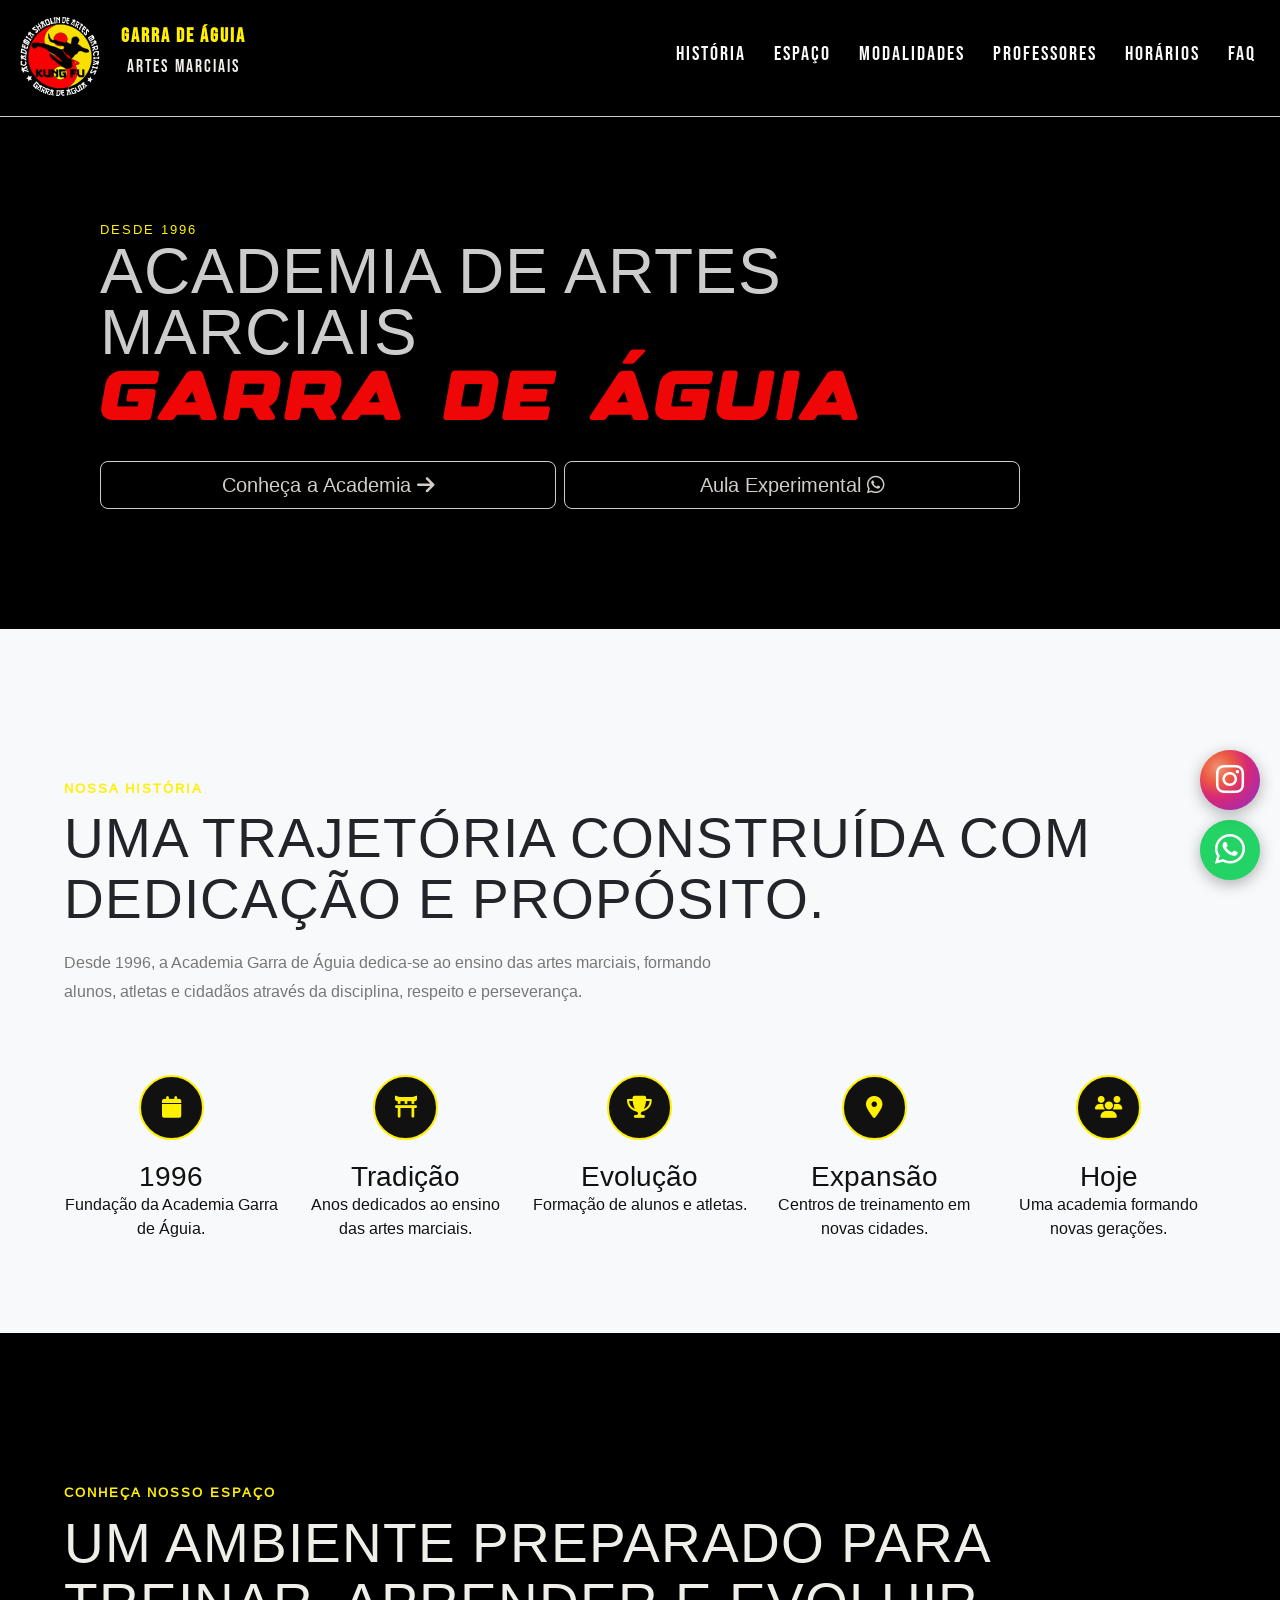
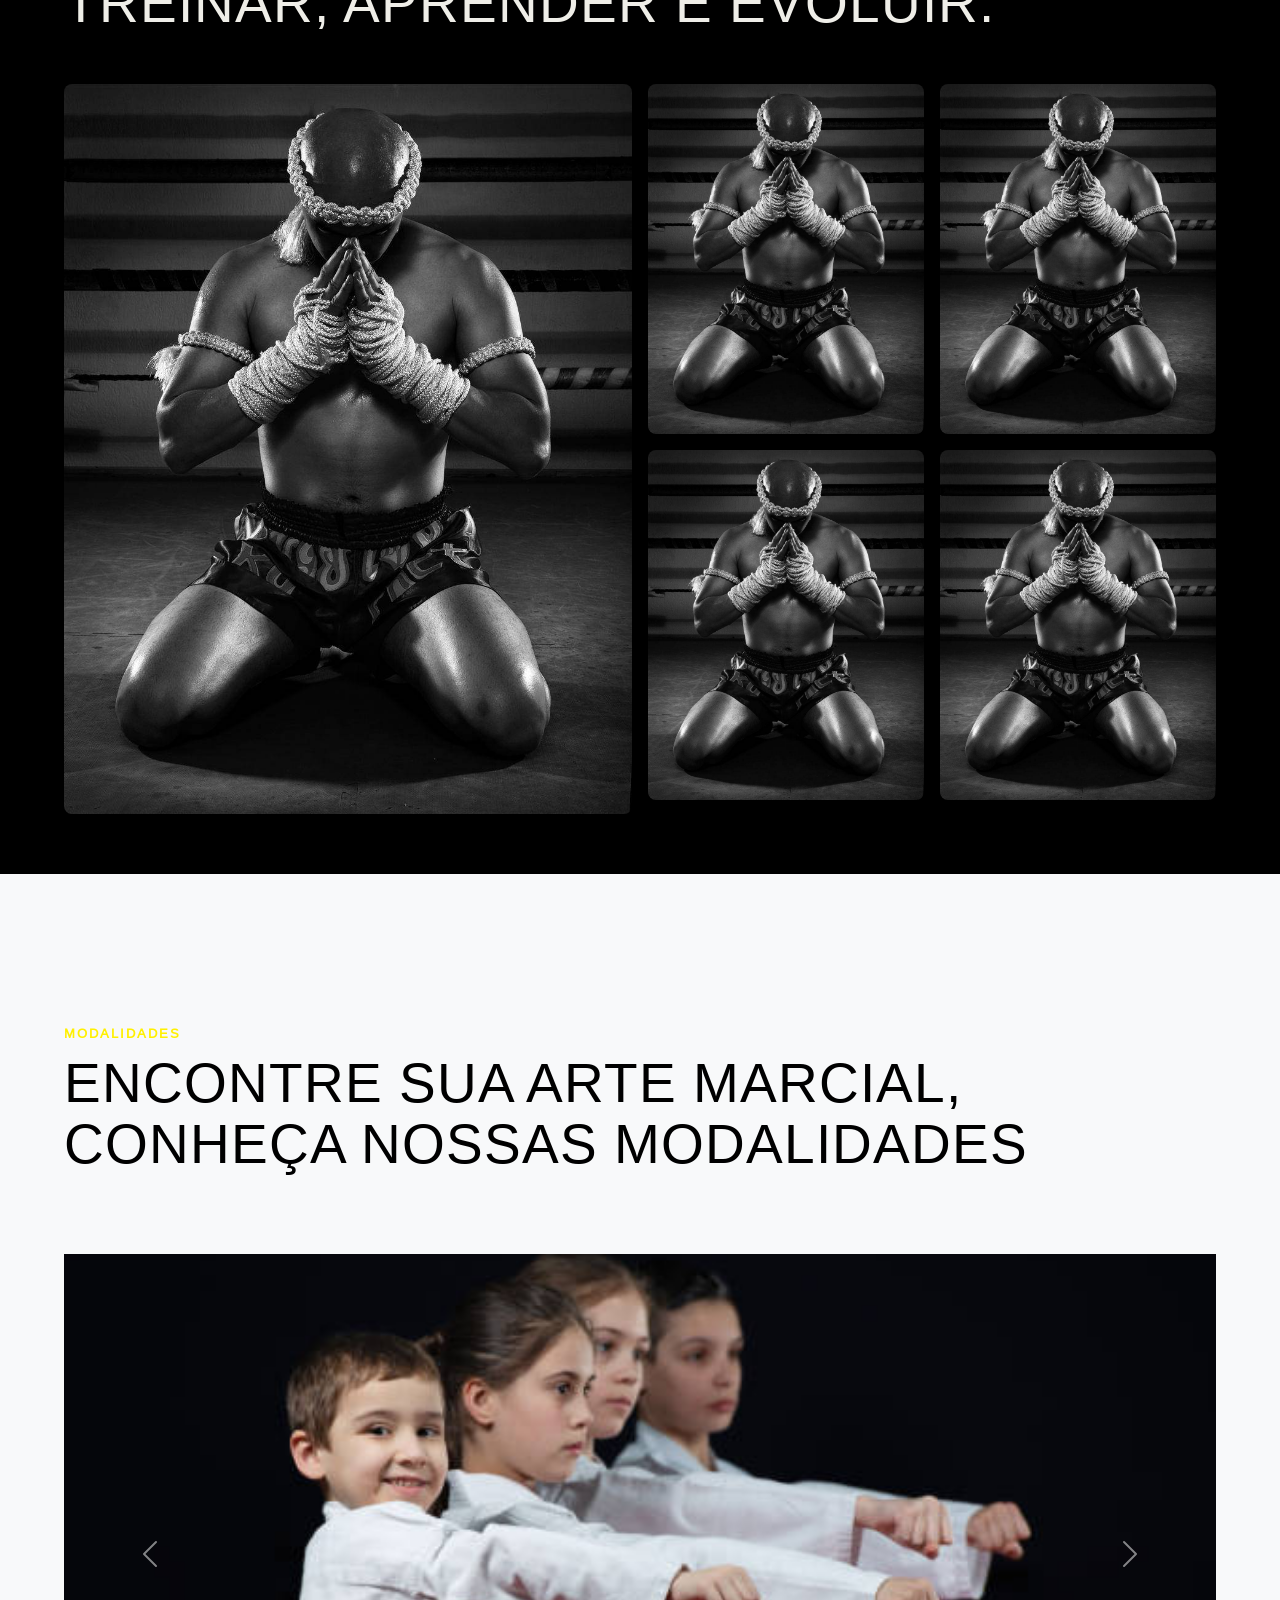
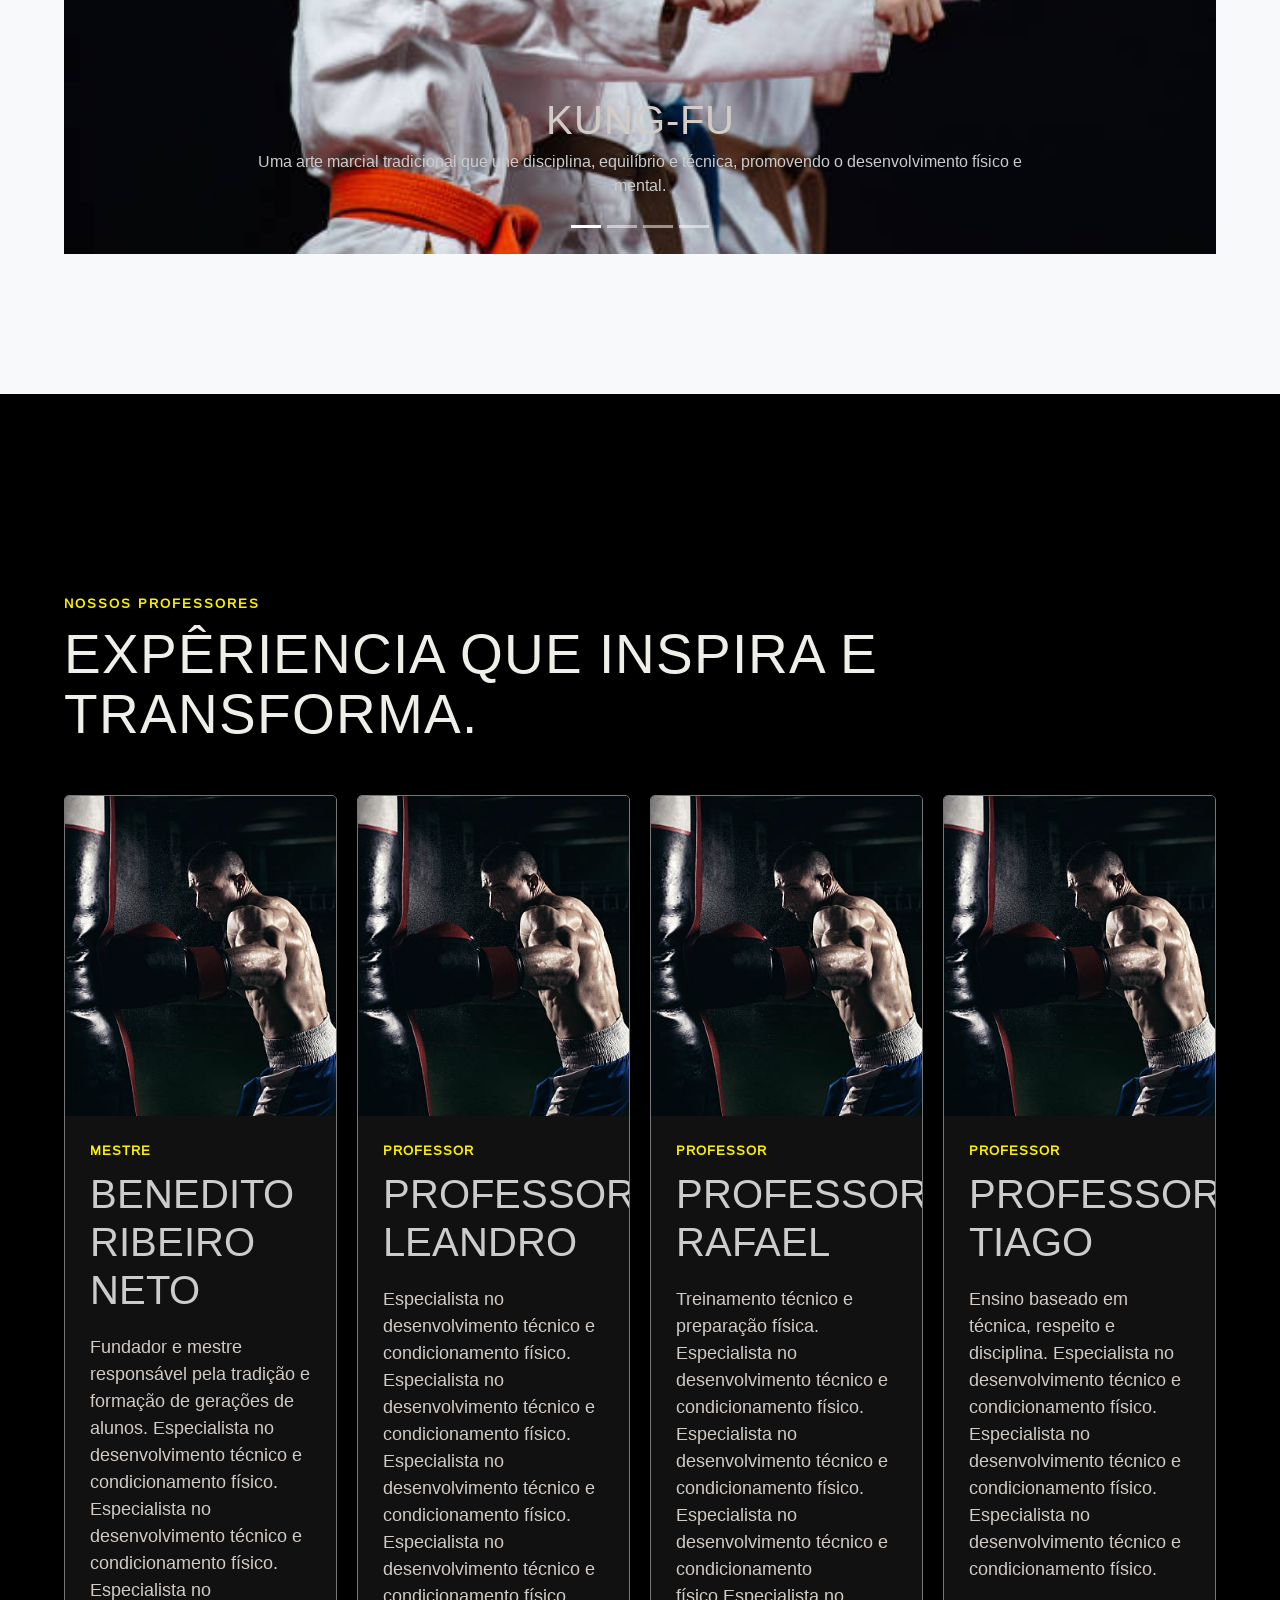
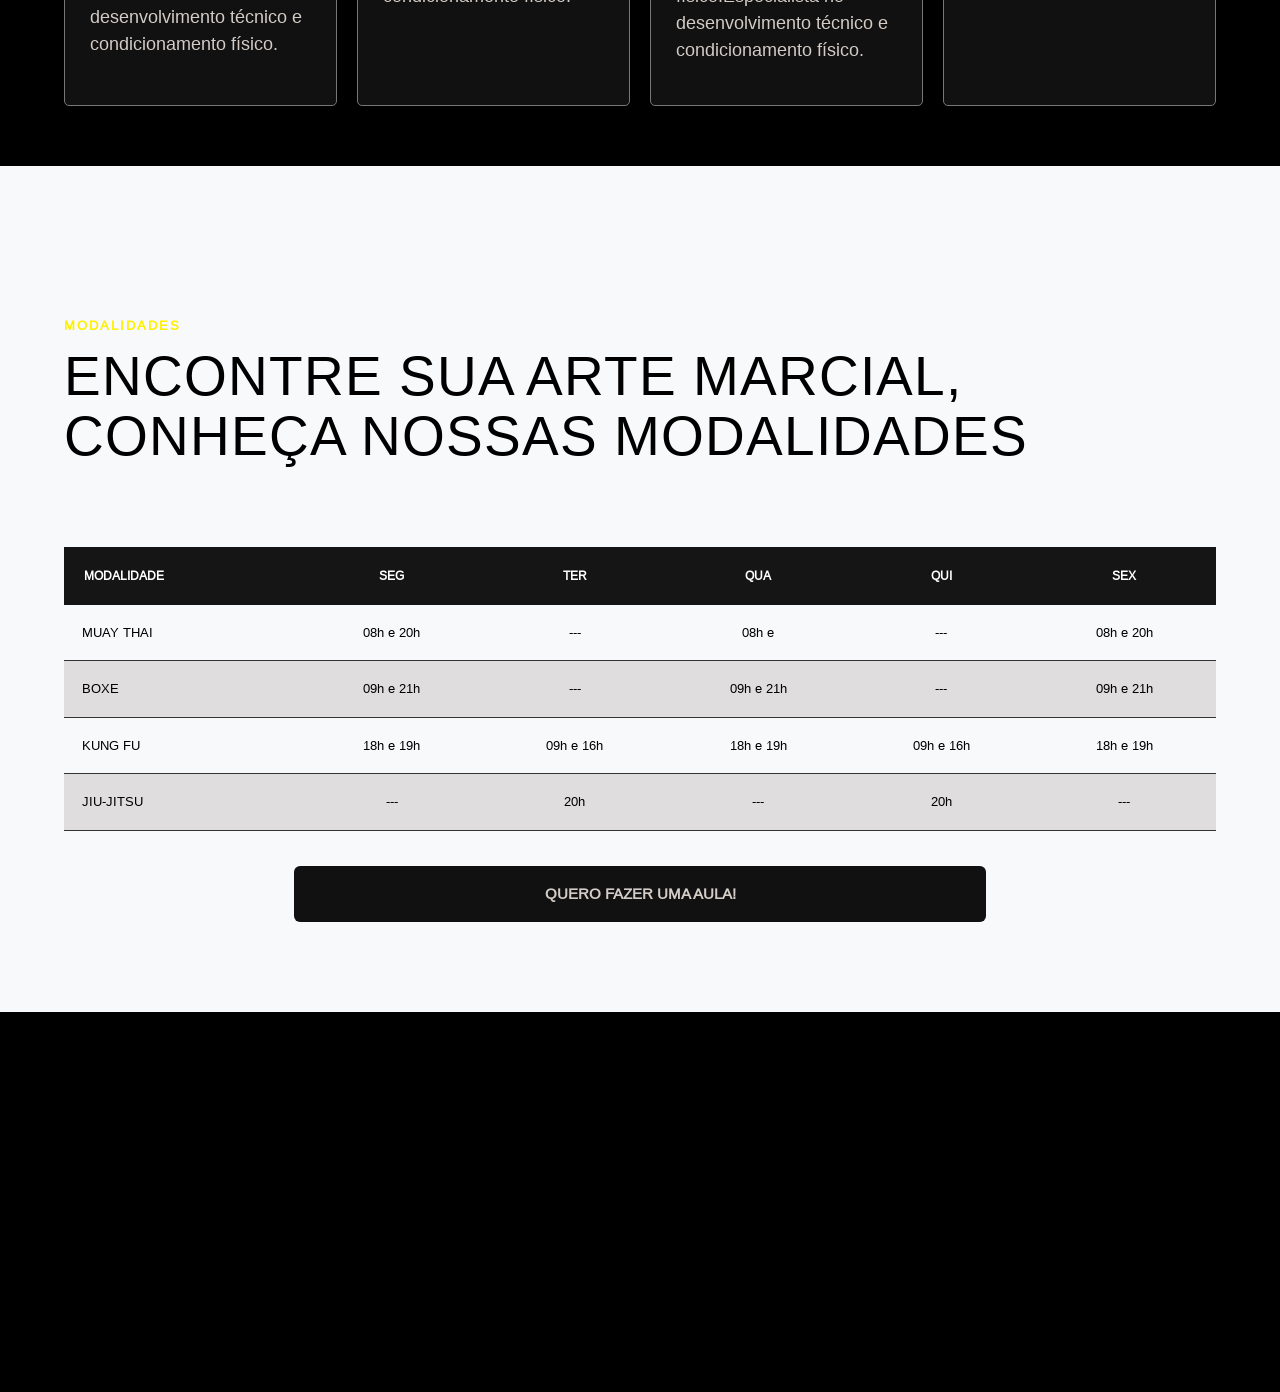
==== commit 7b87e7f8: "Grande avanço no site -Correção de responsitivade -Mais Sessoes -Melhora no design -Mudanca na logo " ====
--- a/index.html
+++ b/index.html
@@ -19,6 +19,9 @@
     <!--Estilo costomizado-->
     <link rel="stylesheet" href="CSS/style.css">
 
+    <!--Faviicon-->
+    <link rel="icon" type="image/svg" href="LogoVetorialOFC.svg">
+
 
     <!--HTML% Shiv-->
     <!--[if lt IE 9]>
@@ -34,7 +37,8 @@
 <body class="responsivo"><!--Inicio container-->
     <header><!--inicio cabeçalho-->
         <nav class="navbar navbar-expand-lg navbarStyle">
-            <a href="" class="navbar-brand d-flex flex-row"><img class="img-fluid logoctb" src="LogoVetorial.svg"><span
+            <a href="" class="navbar-brand d-flex flex-row"><img class="img-fluid logoctb"
+                    src="LogoVetorialOFC.svg"><span
                     class="amareloColor d-flex flex-column ps-3 pt-2 pb-0 text-center"><strong>Garra de
                         águia</strong><span class="offwhiteColor"><small>Artes Marciais</small></span></span></a>
 
@@ -55,9 +59,6 @@
                     </li>
                     <li class="nav-item">
                         <a href="" class="nav-link navbar-brand ps-1-style ps-1 text-light h6">Professores</a>
-                    </li>
-                    <li class="nav-item">
-                        <a href="" class="nav-link navbar-brand ps-1-style ps-1 text-light h6">Depoimentos</a>
                     </li>
                     <li class="nav-item">
                         <a href="" class="nav-link navbar-brand ps-1-style ps-1 text-light h6">Horários</a>
@@ -71,7 +72,7 @@
     </header>
     <section class="container">
         <div class="row">
-            <div class="textHeroStyle col-8">
+            <div class="textHeroStyle col-10">
                 <span class="anoHeroStyle">
                     Desde 1996
                 </span>
@@ -91,13 +92,10 @@
                     </a>
                 </div>
             </div>
-            <div class="col-4">
-
-            </div>
         </div>
     </section><!--Fim cabeçalho-->
     <section class="pb-3 bg-light"><!--Inicio historia academia-->
-        <div class="container-timeline">
+        <div class="containerStyle">
             <div class="sectionHitoryStyle">
                 <div class="textHistoryStyle">
                     <span class="section-tag">
@@ -165,64 +163,274 @@
             </div>
         </div>
     </section><!--fim historia academia-->
-    <section class="row">
-    </section>
-    <section class="row justify-content-center pb-3"><!--Inicio conteudo-->
-        <div class="col-12">
-
-        </div>
-        <!--
-                        <table class="tabela-container">
-                            <thead class="tabela-horarios">
-                                <tr>
-                                    <th>Modalidades</th>
-                                    <th>Seg</th>
-                                    <th>Ter</th>
-                                    <th>Qua</th>
-                                    <th>Qui</th>
-                                    <th>Sex</th>
-                                </tr>
-                            </thead>
-                            <tbody>
-                                <tr>
-                                    <th>Muay-Thai</th>
-                                    <th>8h e 20h</th>
-                                    <th>---</th>
-                                    <th>8h e 20h</th>
-                                    <th>---</th>
-                                    <th>8h e 20h</th>
-                                </tr>
-                                <tr>
-                                    <th>Boxe</th>
-                                    <th>9h e 21h</th>
-                                    <th>---</th>
-                                    <th>9h e 21h</th>
-                                    <th>---</th>
-                                    <th>9h e 21h</th>
-                                </tr>
-                                <tr>
-                                    <th>Kung-Fu</th>
-                                    <th>18h e 19h</th>
-                                    <th>9h e 16h</th>
-                                    <th>18h e 19h</th>
-                                    <th>9h e 16h</th>
-                                    <th>18h e 19h</th>
-                                </tr>
-                                <tr>
-                                    <th>jiu Jitsu</th>
-                                    <th>---</th>
-                                    <th>20h</th>
-                                    <th>---</th>
-                                    <th>20h</th>
-                                    <th>---</th>
-                                </tr>
-                            </tbody>
-                        </table>
-                    -->
-    </section><!--Fim conteudo-->
-    <footer><!--Inicio rodapé-->
-
-    </footer><!--Fim rodapé-->
+    <section class="containerStyle"><!--Inicio espaço da academia-->
+        <div class="space-header">
+            <span class="section-tag">
+                Conheça nosso espaço
+            </span>
+            <h2 class="section-title offwhiteColor">
+                Um ambiente preparado para treinar, aprender e evoluir.
+            </h2>
+        </div>
+        <div class="row g-3">
+            <div class="col-md-6 gallery-main">
+                <img src="muaythaiexemplo.jpg" class="img-fluid rounded-3" alt="Academia Garra de Águia">
+                <div class="gallery-overlay">
+                    <span>Tatame</span>
+                </div>
+            </div>
+            <div class="col-md-6">
+                <div class="row g-3">
+                    <div class="col-6 gallery-item">
+                        <img src="muaythaiexemplo.jpg" class="img-fluid rounded-3" alt="Alunos treinando">
+                        <div class="gallery-overlay">
+                            <span>Equipamentos</span>
+                        </div>
+                    </div>
+                    <div class="col-6 gallery-item">
+                        <img src="muaythaiexemplo.jpg" class="img-fluid rounded-3" alt="Alunos treinando">
+                        <div class="gallery-overlay">
+                            <span>Treinos</span>
+                        </div>
+                    </div>
+                </div>
+                <div class="row g-3 pt-3">
+                    <div class="col-6 gallery-item">
+                        <img src="muaythaiexemplo.jpg" class="img-fluid rounded-3" alt="Alunos treinando">
+                        <div class="gallery-overlay">
+                            <span>Eventos</span>
+                        </div>
+                    </div>
+                    <div class="col-6 gallery-item">
+                        <img src="muaythaiexemplo.jpg" class="img-fluid rounded-3" alt="Alunos treinando">
+                        <div class="gallery-overlay">
+                            <span>Graduações</span>
+                        </div>
+                    </div>
+                </div>
+            </div>
+        </div>
+    </section><!--fim espaço da academia-->
+    <section class="bg-light"><!--Inicio modalidades academia-->
+        <div class="containerStyle space-header">
+            <span class="section-tag">
+                Modalidades
+            </span>
+            <h2 class="section-title blackColor">
+                ENCONTRE SUA ARTE MARCIAL, CONHEÇA NOSSAS MODALIDADES
+            </h2>
+        <div>
+                <div id="carouselExampleCaptions" class="carousel slide mt-7" data-bs-ride="carousel">
+                    <div class="carousel-indicators">
+                        <button type="button" data-bs-target="#carouselExampleCaptions" data-bs-slide-to="0"
+                            class="active" aria-current="true" aria-label="Slide 1"></button>
+                        <button type="button" data-bs-target="#carouselExampleCaptions" data-bs-slide-to="1"
+                            aria-label="Slide 2"></button>
+                        <button type="button" data-bs-target="#carouselExampleCaptions" data-bs-slide-to="2"
+                            aria-label="Slide 3"></button>
+                        <button type="button" data-bs-target="#carouselExampleCaptions" data-bs-slide-to="3"
+                            aria-label="Slide 2"></button>
+                    </div>
+                    <div class="carousel-inner gallery-item-modalidades">
+                        <div class="carousel-item active">
+                            <img src="kungdukidexemplo.jpg" class="d-block img-fluid"
+                                alt="Foto da modalidade de kung fu garra de águia">
+                            <div class="text-carrousel-modalidades carousel-caption">
+                                <h5>Kung-Fu</h5>
+                                <p>Uma arte marcial tradicional que une disciplina, equilíbrio e técnica, promovendo o
+                                    desenvolvimento físico e mental.</p>
+                            </div>
+                        </div>
+                        <div class="carousel-item">
+                            <img src="muaythaiexemplo.jpg" class="d-block img-fluid"
+                                alt="Foto da modalidade de muay thai">
+                            <div class="text-carrousel-modalidades carousel-caption">
+                                <h5>muay thai</h5>
+                                <p>Conhecida como a arte das oito armas, combina socos, chutes, joelhos e cotovelos em
+                                    um treinamento intenso e completo.</p>
+                            </div>
+                        </div>
+                        <div class="carousel-item">
+                            <img src="boxeexemplo.jpg" class="d-block img-fluid" alt="Foto da modalidade de jiu jitsu">
+                            <div class="text-carrousel-modalidades carousel-caption">
+                                <h5>Jiu-Jitsu</h5>
+                                <p>Uma arte marcial baseada em técnica e estratégia, utilizando alavancas e controle
+                                    corporal para superar o adversário.</p>
+                            </div>
+                        </div>
+                        <div class="carousel-item">
+                            <img src="boxeexemplo.jpg" class="d-block img-fluid" alt="Foto da modalidade de boxe">
+                            <div class="text-carrousel-modalidades carousel-caption">
+                                <h5>boxe</h5>
+                                <p>Uma arte de combate que desenvolve velocidade, precisão e resistência, utilizando
+                                    técnicas de socos, movimentação e defesa.</p>
+                            </div>
+                        </div>
+                    </div>
+                    <button class="carousel-control-prev" type="button" data-bs-target="#carouselExampleCaptions"
+                        data-bs-slide="prev">
+                        <span class="carousel-control-prev-icon" aria-hidden="true"></span>
+                        <span class="visually-hidden">Previous</span>
+                    </button>
+                    <button class="carousel-control-next" type="button" data-bs-target="#carouselExampleCaptions"
+                        data-bs-slide="next">
+                        <span class="carousel-control-next-icon" aria-hidden="true"></span>
+                </div>
+            </div>
+    </section><!--fim modalidades academia-->
+    <section class="containerStyle"><!--Inicio professores academia-->
+        <div class="space-header">
+            <span class="section-tag">
+                Nossos professores
+            </span>
+            <h2 class="section-title offwhiteColor">
+                EXPÊRIENCIA QUE INSPIRA E TRANSFORMA.
+            </h2>
+        </div>
+        <div class="teachers-grid">
+            <article class="teacher-card">
+                <img src="boxeexemplo.jpg" alt="Mestre Benedito">
+                <div class="teacher-info">
+                    <small>Mestre</small>
+                    <h3>Benedito Ribeiro Neto</h3>
+                    <p>
+                        Fundador e mestre responsável pela tradição
+                        e formação de gerações de alunos.
+                        Especialista no desenvolvimento técnico
+                        e condicionamento físico.
+                        Especialista no desenvolvimento técnico
+                        e condicionamento físico.
+                        Especialista no desenvolvimento técnico
+                        e condicionamento físico.
+                    </p>
+                </div>
+            </article>
+            <article class="teacher-card">
+                <img src="boxeexemplo.jpg" alt="Professor">
+                <div class="teacher-info">
+                    <small>Professor</small>
+                    <h3>Professor Leandro</h3>
+                    <p>
+                        Especialista no desenvolvimento técnico
+                        e condicionamento físico.
+                        Especialista no desenvolvimento técnico
+                        e condicionamento físico.
+                        Especialista no desenvolvimento técnico
+                        e condicionamento físico.
+                        Especialista no desenvolvimento técnico
+                        e condicionamento físico.
+                    </p>
+                </div>
+            </article>
+            <article class="teacher-card">
+                <img src="boxeexemplo.jpg" alt="Professor">
+                <div class="teacher-info">
+                    <small>professor</small>
+                    <h3>Professor Rafael</h3>
+                    <p>
+                        Treinamento técnico e preparação física.
+                        Especialista no desenvolvimento técnico
+                        e condicionamento físico.
+                        Especialista no desenvolvimento técnico
+                        e condicionamento físico.
+                        Especialista no desenvolvimento técnico
+                        e condicionamento físico.Especialista no desenvolvimento técnico
+                        e condicionamento físico.
+                    </p>
+                </div>
+            </article>
+            <article class="teacher-card">
+                <img src="boxeexemplo.jpg" alt="Professor">
+                <div class="teacher-info">
+                    <small>professor</small>
+                    <h3>Professor Tiago</h3>
+                    <p>
+                        Ensino baseado em técnica,
+                        respeito e disciplina.
+                        Especialista no desenvolvimento técnico
+                        e condicionamento físico.
+                        Especialista no desenvolvimento técnico
+                        e condicionamento físico.
+                        Especialista no desenvolvimento técnico
+                        e condicionamento físico.
+                    </p>
+                </div>
+            </article>
+        </div>
+    </section><!--fim professores academia-->
+    <section class=" bg-light"><!--Inicio horarios academia-->
+        <div class=" containerStyle space-header">
+            <span class="section-tag">
+                Modalidades
+            </span>
+            <h2 class="section-title blackColor">
+                ENCONTRE SUA ARTE MARCIAL, CONHEÇA NOSSAS MODALIDADES
+            </h2>
+        <div>
+        <div class="schedule-wrapper">
+            <table>
+                <thead>
+                    <tr>
+                        <th class="modali">Modalidade</th>
+                        <th>Seg</th>
+                        <th>Ter</th>
+                        <th>Qua</th>
+                        <th>Qui</th>
+                        <th>Sex</th>
+                    </tr>
+                </thead>
+                <tbody>
+                    <tr class="muay">
+                        <td class="m">Muay Thai</td>
+                        <td>08h e 20h</td>
+                        <td>---</td>
+                        <td>08h e
+                        <td>---</td>
+                        <td>08h e 20h</td>
+                    </tr>
+                    <tr class="boxe">
+                        <td class="b">Boxe</td>
+                        <td>09h e 21h</td>
+                        <td>---</td>
+                        <td>09h e 21h</td>
+                        <td>---</td>
+                        <td>09h e 21h</td>
+                    </tr>
+                    <tr class="kung">
+                        <td class="k">Kung Fu</td>
+                        <td>18h e 19h</td>
+                        <td>09h e 16h</td>
+                        <td>18h e 19h</td>
+                        <td>09h e 16h</td>
+                        <td>18h e 19h</td>
+                    </tr>
+                    <tr class="jiu">
+                        <td class="j">Jiu-Jitsu</td>
+                        <td>---</td>
+                        <td>20h</td>
+                        <td>---</td>
+                        <td>20h</td>
+                        <td>---</td>
+                    </tr>
+                </tbody>
+            </table>
+        </div>
+        <div class="schedule-button">
+            <a href="#" class="btn btn-horarios btn-md">
+            Quero fazer uma aula!
+        </a>
+        </div>
+    </section><!--fim horarios academia-->
+    <section class="containerStyle"><!--Inicio faq academia-->
+
+    </section><!--fim faq academia-->
+    <section class="containerStyle"><!--Inicio garra de aguia academia-->
+
+    </section><!--fim garra de aguia academia-->
+    <footer class="containerStyle"><!--Inicio footer academia-->
+
+    </footer><!--fim footer academia-->
+
 
 
 
--- a/CSS/style.css
+++ b/CSS/style.css
@@ -5,8 +5,8 @@
 }
 
 .logoctb {
-    width: 80px;
-    height: 80px;
+    width: 90px;
+    height: 90px;
     margin-left: 15px;
 }
 
@@ -74,7 +74,7 @@
 
 @font-face {
     font-family: 'text-style-hero2';
-    src: url(absender/absender1.ttf);
+    src: url(fonts/absender/absender1.ttf);
 }
 
 /*FORMATAÇÃO DA NAVBAR*/
@@ -130,14 +130,14 @@
     padding: 100px 0 0 30px;
 }
 
-.textHeroStyle .anoHeroStyle {
+.anoHeroStyle {
     letter-spacing: 2px;
     font-size: small;
     color: #FFF000;
     text-transform: uppercase;
 }
 
-.textHeroStyle .nomeHeroStyle {
+.nomeHeroStyle {
     font-family: "text-style-hero", sans-serif;
     font-size: clamp(55px, 6vw, 100px);
     line-height: 0.95;
@@ -148,7 +148,7 @@
 }
 
 .textHeroStyle h1 {
-    font-family: "text-style-hero2", sans-serif;
+    font-family: "text-style-text", sans-serif;
     font-size: clamp(44px, 5vw, 88px);
     line-height: 0.95;
     text-transform: uppercase;
@@ -164,13 +164,15 @@
 .buttonHeroStyle .btn2 {
     color: #D3CCC7;
     border-color: #D3CCC7;
-    margin-left: 10px;
+    /*margin-left: 10px;*/
+    width: 100%;
 }
 
 .buttonHeroStyle .btn1 {
     color: #D3CCC7;
     background-color: #000000;
     border-color: #D3CCC7;
+    width: 100%;
 }
 
 .buttonHeroStyle .btn1:hover {
@@ -187,19 +189,24 @@
 /*Formatação section history*/
 .textHistoryStyle {
     padding-bottom: 2em;
-    padding-top: 5em;
-}
-.timeline-item h3, p {
+}
+
+.timeline-item h3,
+p {
     color: #111;
-}/*formatacao de alguns textos*/
-.container-timeline {
+}
+
+/*formatacao de alguns textos*/
+.containerStyle {
     width: 90%;
     max-width: var(--container);
     margin: auto;
+    padding-bottom: 60px;
+    padding-top: 50px;
 }
 
 .section-title {
-    font-family: "text-style-hero2", sans-serif;
+    font-family: "text-style-text", sans-serif;
     font-size: 55px;
     line-height: 1.1;
     text-transform: uppercase;
@@ -216,11 +223,12 @@
 .section-tag {
     display: block;
     color: #FFF000;
-    font-size: 12px;
+    font-size: small;
     font-weight: 800;
     letter-spacing: 2px;
     text-transform: uppercase;
     margin-bottom: 10px;
+    padding-top: 100px;
 }
 
 .timeline {
@@ -232,6 +240,10 @@
 .timeline-item {
     position: relative;
     text-align: center;
+}
+
+.timeline-item h3 {
+    margin-bottom: 0px;
 }
 
 .timeline-icon {
@@ -253,15 +265,223 @@
     font-weight: 900;
 }
 
-
-
-/* Tabela */
-
-
-/* Cabeçalho */
-
-
-/* Zebra (linhas alternadas) */
+/*formatação da section nosso espaço*/
+.space-header {
+    margin-bottom: 50px;
+}
+
+/*formatacao das fotos section nosso espaço*/
+.gallery-item {
+    overflow: hidden;
+    position: relative;
+    border-radius: 10px;
+}
+.gallery-main {
+    overflow: hidden;
+    position: relative;
+    border-radius: 10px;
+}
+
+.gallery-item img {
+    width: 100%;
+    height: 350px;
+    object-fit: cover;
+
+    transition: transform 0.4s ease;
+}
+
+.gallery-item:hover img {
+    transform: scale(1.08);
+}
+
+.gallery-main img {
+    height: 730px;
+    width: 100%;
+    object-fit: cover;
+    transition: transform 0.4s ease;
+    min-height: 520px;
+}
+
+.gallery-main:hover img {
+    transform: scale(1.03);
+}
+
+.gallery-overlay {
+    position: absolute;
+    inset: 0;
+    display: flex;
+    align-items: end;
+    padding: 20px;
+    background: linear-gradient(transparent, rgba(0, 0, 0, 0.8));
+    opacity: 0;
+    transition: 0.3s ease;
+}
+
+.gallery-overlay span {
+    color: white;
+    font-size: 18px;
+    font-weight: bold;
+}
+
+.gallery-item:hover .gallery-overlay {
+    opacity: 1;
+}
+
+.gallery-main:hover .gallery-overlay {
+    opacity: 1;
+}
+
+/*formatação da sessao modalidades*/
+.carousel {
+    margin-top: 5rem;
+    margin-bottom: 5rem;
+}
+
+.gallery-item-modalidades img {
+    width: 100%;
+    height: 400px;
+    object-fit: cover;
+}
+
+.text-carrousel-modalidades h5 {
+    font-family: "text-style-text", sans-serif;
+    font-size: 40px;
+    color: #D3CCC7;
+    text-transform: uppercase;
+    margin-bottom: 6px;
+    letter-spacing: 1px;
+}
+
+.text-carrousel-modalidades p {
+    color: #ccc;
+}
+
+/*section professores*/
+.teachers-grid {
+    display: grid;
+    grid-template-columns: repeat(4, 1fr);
+    gap: 20px;
+    margin-top: 50px;
+}
+.teacher-card {
+    background: #111;
+    border: 1px solid #777;
+    border-radius: 5px;
+    overflow: hidden;
+    transition: 0.3s;
+}
+.teacher-info {
+    padding: 25px;
+}
+.teacher-card img {
+    width: 100%;
+    height: 320px;
+    object-fit: cover;
+    filter: grayscale(20%);
+}
+.teacher-card p {
+    color: #D3CCC7;
+}
+.teacher-card small {
+    display: block;
+    color: #FFF000;
+    font-size: small;
+    font-weight: 800;
+    letter-spacing: 1px;
+    text-transform: uppercase;
+}
+.teacher-card h3 {
+    font-family: "text-style-text", sans-serif;
+    text-transform: uppercase;
+    margin-bottom: 20px;
+    margin-top: 10px;
+    font-size: xx-large;
+    color: #ccc;
+}
+
+/*sessão horarios*/
+.schedule-wrapper {
+    overflow-x: auto;
+    margin-top: 40px;
+}
+table {
+    margin-top: 40px;
+    width: 100%;
+    min-width: 650px;
+    border-collapse: collapse;
+}
+thead {
+    display: table-header-group;
+    vertical-align: middle;
+    unicode-bidi: isolate;
+    break-inside: if(media(overflow-block: paged): avoid;);
+    border-color: inherit;
+}
+tr {
+    display: table-row;
+    vertical-align: inherit;
+    unicode-bidi: isolate;
+    border-color: inherit;
+}
+th {
+    background: #151515;
+    color: white;
+    padding: 20px;
+    text-align: center;
+    font-size: 12px;
+    text-transform: uppercase;
+}
+tbody {
+    display: table-row-group;
+    vertical-align: middle;
+    unicode-bidi: isolate;
+    border-color: inherit;
+}
+td {
+    padding: 18px;
+    border-bottom: 1px solid #333;
+    color: #000000;
+    font-size: 13px;
+    text-align: center;
+}
+.boxe, .jiu {
+    background-color: #dfdddd;
+    text-align: center;
+}
+.muay, .kung {
+    text-align: center;
+}
+.b, .j {
+    text-transform: uppercase;
+    text-align: start;
+}
+.m, .k, .modali {
+    text-transform: uppercase;
+    text-align: start;
+}
+.schedule-button {
+    text-align: center;
+    margin-top: 35px;
+    margin-bottom: 30px;
+}
+.btn-horarios {
+    display: inline-flex;
+    align-items: center;
+    justify-content: center;
+    gap: 10px;
+    padding: 16px 25px;
+    font-size: 15px;
+    font-weight: 800;
+    text-transform: uppercase;
+    transition: 0.3s;
+    color: #D3CCC7;
+    background-color: #111;
+}
+.btn-horarios:hover {
+    color: #000000;
+    border-color: #000000;
+    background-color: #D3CCC7;
+}
 
 /*Text Home Style*/
 
@@ -472,6 +692,12 @@
         --bs-btn-border-radius: var(--bs-border-radius-lg);
     }
 
+    .textHeroStyle .buttonHeroStyle {
+        display: flex;
+        flex-wrap: wrap;
+        gap: 20px;
+    }
+
     /*animação para o navBar*/
     @keyframes AniNavBar {
         0% {
@@ -502,6 +728,22 @@
         text-align: left;
         align-items: center;
     }
+    /*sessao das modalidades*/
+    .textModalidadesStyle p{
+        padding-left: 10px;
+    }
+    .text-carrousel-modalidades h5 {
+        font-size: 40px;
+        margin-bottom: 5px;
+        letter-spacing: normal;
+    }
+    .text-carrousel-modalidades p {
+        display: none;
+    }
+    /*sessao horarios*/
+    .btn-horarios {
+        width: 100%;
+    }
 }
 
 /* Small devices (landscape phones, 576px and up)*/
@@ -532,6 +774,12 @@
         --bs-btn-padding-x: 1rem;
         --bs-btn-font-size: 0.8rem;
         --bs-btn-border-radius: var(--bs-border-radius-lg);
+    }
+
+    .textHeroStyle .buttonHeroStyle {
+        display: flex;
+        flex-wrap: wrap;
+        gap: 20px;
     }
 
     /*animação para o navBar*/
@@ -546,6 +794,7 @@
             opacity: 1;
         }
     }
+
     /*timeline icon*/
     .timeline {
         grid-template-columns: 1fr;
@@ -563,6 +812,14 @@
         text-align: left;
         align-items: center;
     }
+    /*sessao das modalidades*/
+    .textModalidadesStyle p{
+        padding-left: 10px;
+    }
+    /*sessao horarios*/
+    .btn-horarios {
+        width: 100%;
+    }
 }
 
 /*imageHomeStyle CELULAR*/
@@ -585,6 +842,10 @@
         flex: 0 0 auto;
         width: 100%;
     }
+    /*sessão professores*/
+    .teachers-grid {
+        grid-template-columns: repeat(2, 1fr);
+    }
 
     .textHeroStyle .buttonHeroStyle .btn-lg {
         --bs-btn-padding-y: 0.6rem;
@@ -592,6 +853,13 @@
         --bs-btn-font-size: 1rem;
         --bs-btn-border-radius: var(--bs-border-radius-lg);
     }
+    /*sessão professores*/
+    .teachers-grid {
+        grid-template-columns: repeat(1, 1fr);
+    }
+    .teacher-card p {
+        font-size: medium;
+    }
 }
 
 /* Medium devices (tablets, 768px and up)*/
@@ -621,6 +889,21 @@
         margin-top: 20px;
         margin-bottom: 20px;
     }
+    /*sessao das modalidades*/
+    .textModalidadesStyle p{
+        padding-left: 10px;
+    }
+    /*sessão professores*/
+    .teachers-grid {
+        grid-template-columns: repeat(2, 1fr);
+    }
+    .teacher-card p {
+        font-size: medium;
+    }
+    /*sessao horarios*/
+    .btn-horarios {
+        width: 60%;
+    }
 }
 
 /* Large devices (desktops, 992px and up)*/
@@ -628,11 +911,32 @@
     .responsivo {
         background: #ccc;
     }
+
     .timeline-icon {
         grid-row: span 2;
         margin-top: 20px;
         margin-bottom: 20px;
     }
+    /*sessão modalidades*/
+    .gallery-item-modalidades img {
+    width: 100%;
+    height: 600px;
+    object-fit: cover;
+    }
+    /*sessão professores*/
+    .teachers-grid {
+        grid-template-columns: repeat(2, 1fr);
+    }
+    .teacher-card h3 {
+        font-size: 40px;
+    }
+    .teacher-card p {
+        font-size: large;
+    }
+    /*sessao horarios*/
+    .btn-horarios {
+        width: 60%;
+    }
 }
 
 /* Extra large devices (large desktops, 1200px and up)*/
@@ -640,9 +944,27 @@
     .responsivo {
         background: black;
     }
+
     .timeline-icon {
         grid-row: span 2;
         margin-top: 20px;
         margin-bottom: 20px;
     }
+    /*sessão modalidades*/
+    .gallery-item-modalidades img {
+    width: 100%;
+    height: 600px;
+    object-fit: cover;
+    }
+    /*sessão professores*/
+    .teacher-card h3 {
+    font-size: 40px;
+    }
+    .teacher-card p {
+        font-size: large;
+    }
+    /*sessao horarios*/
+    .btn-horarios {
+        width: 60%;
+    }
 }
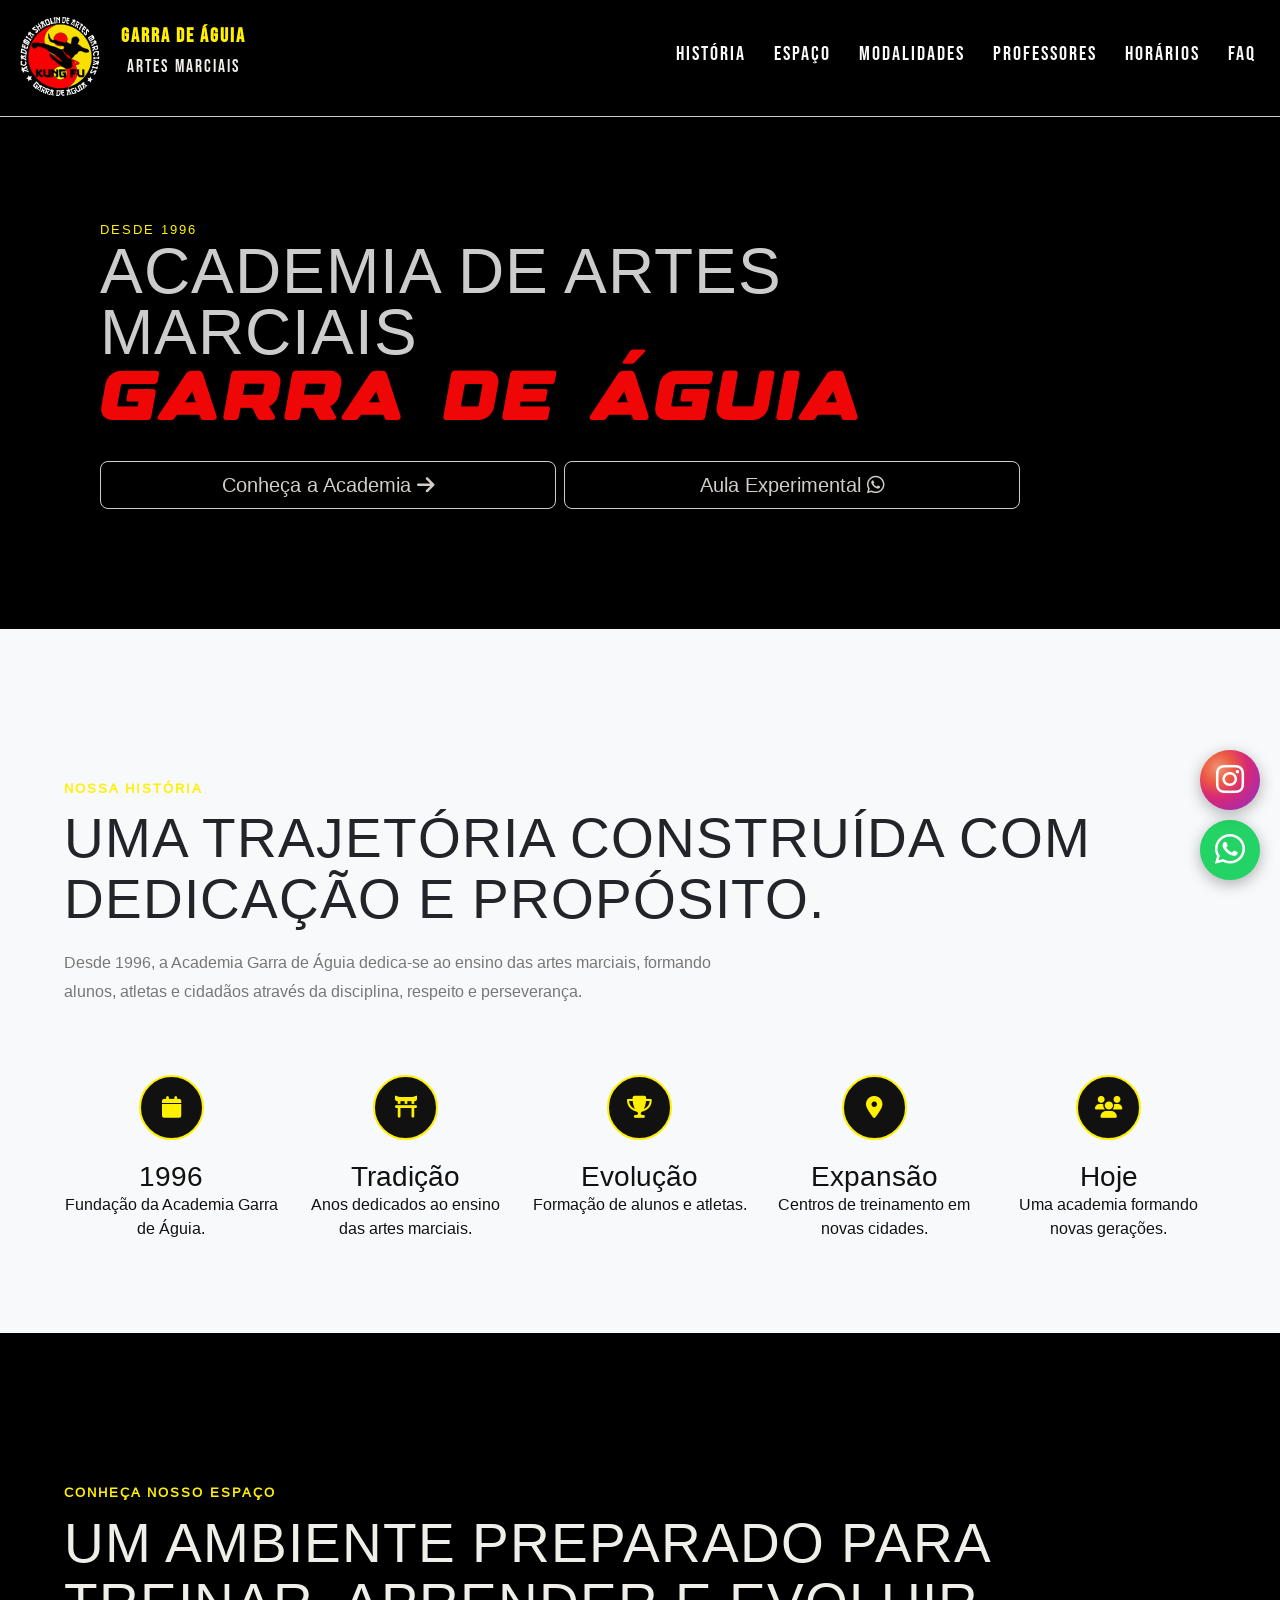
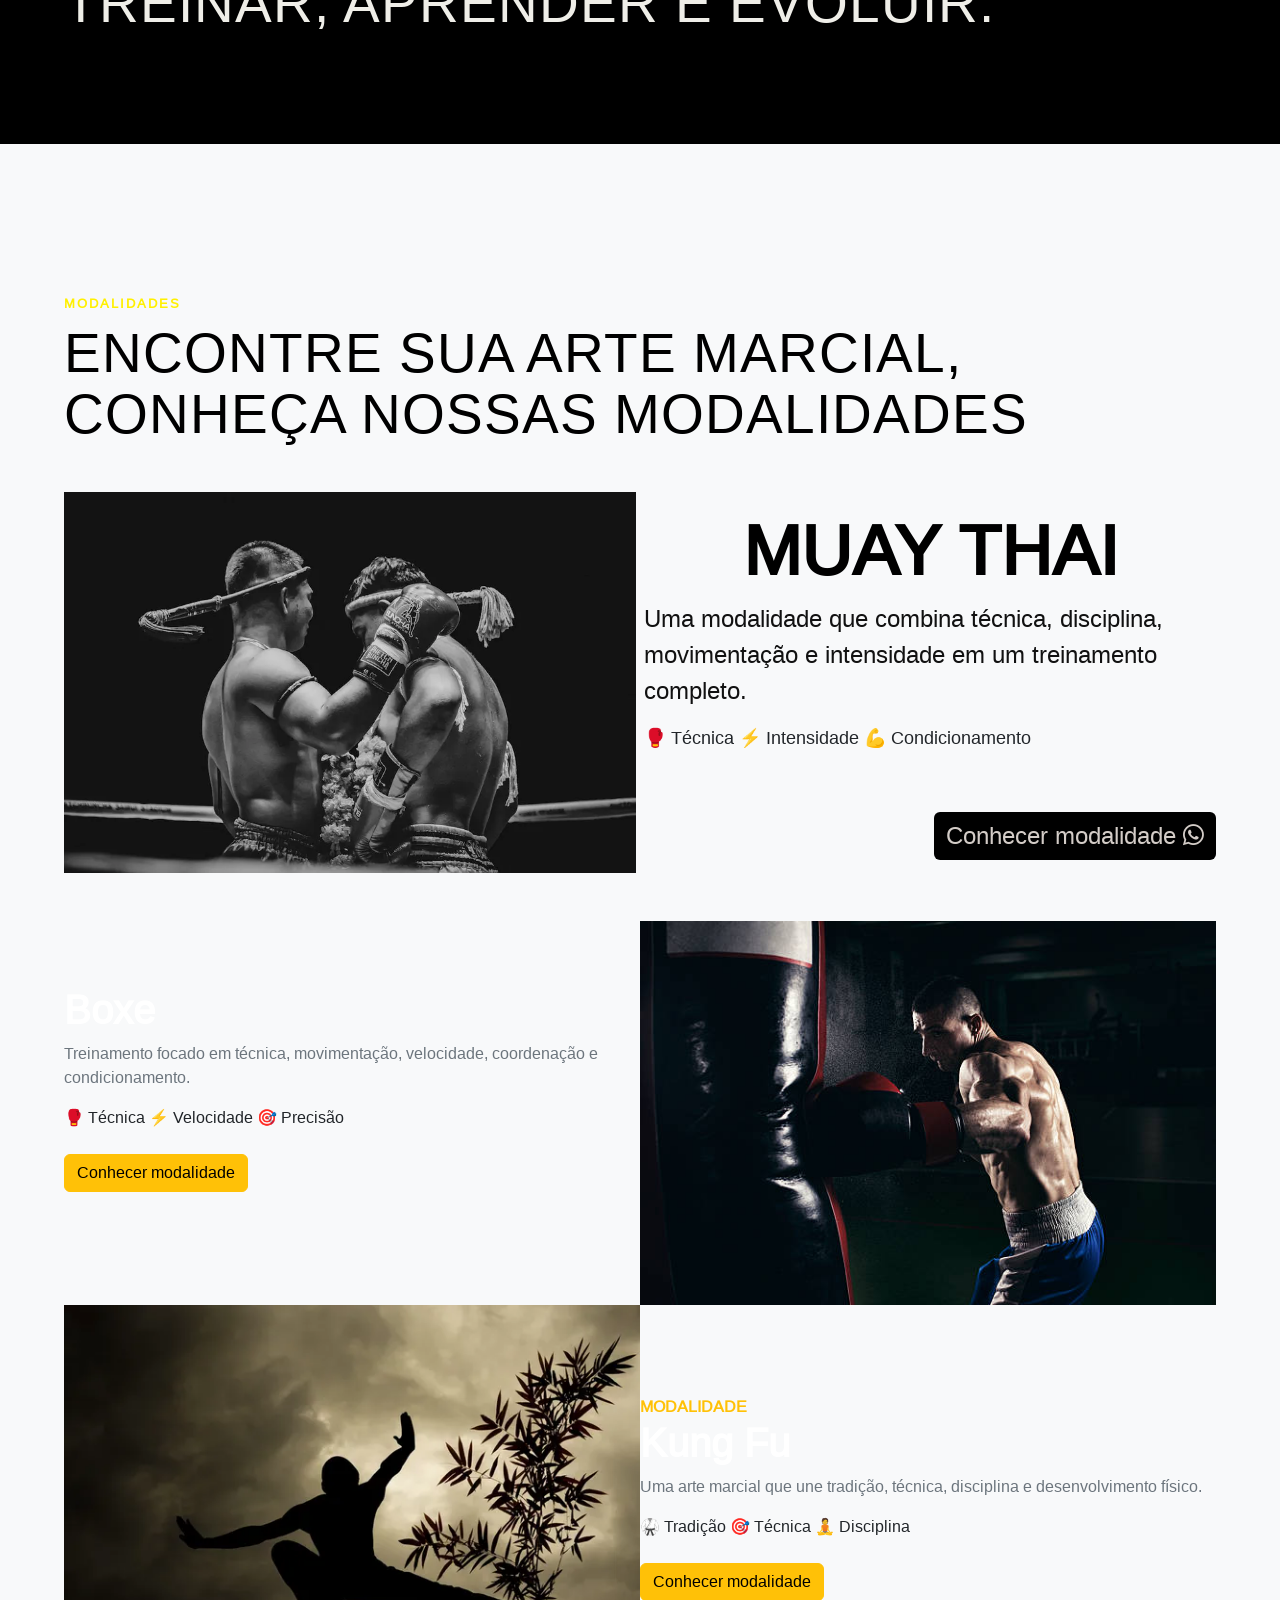
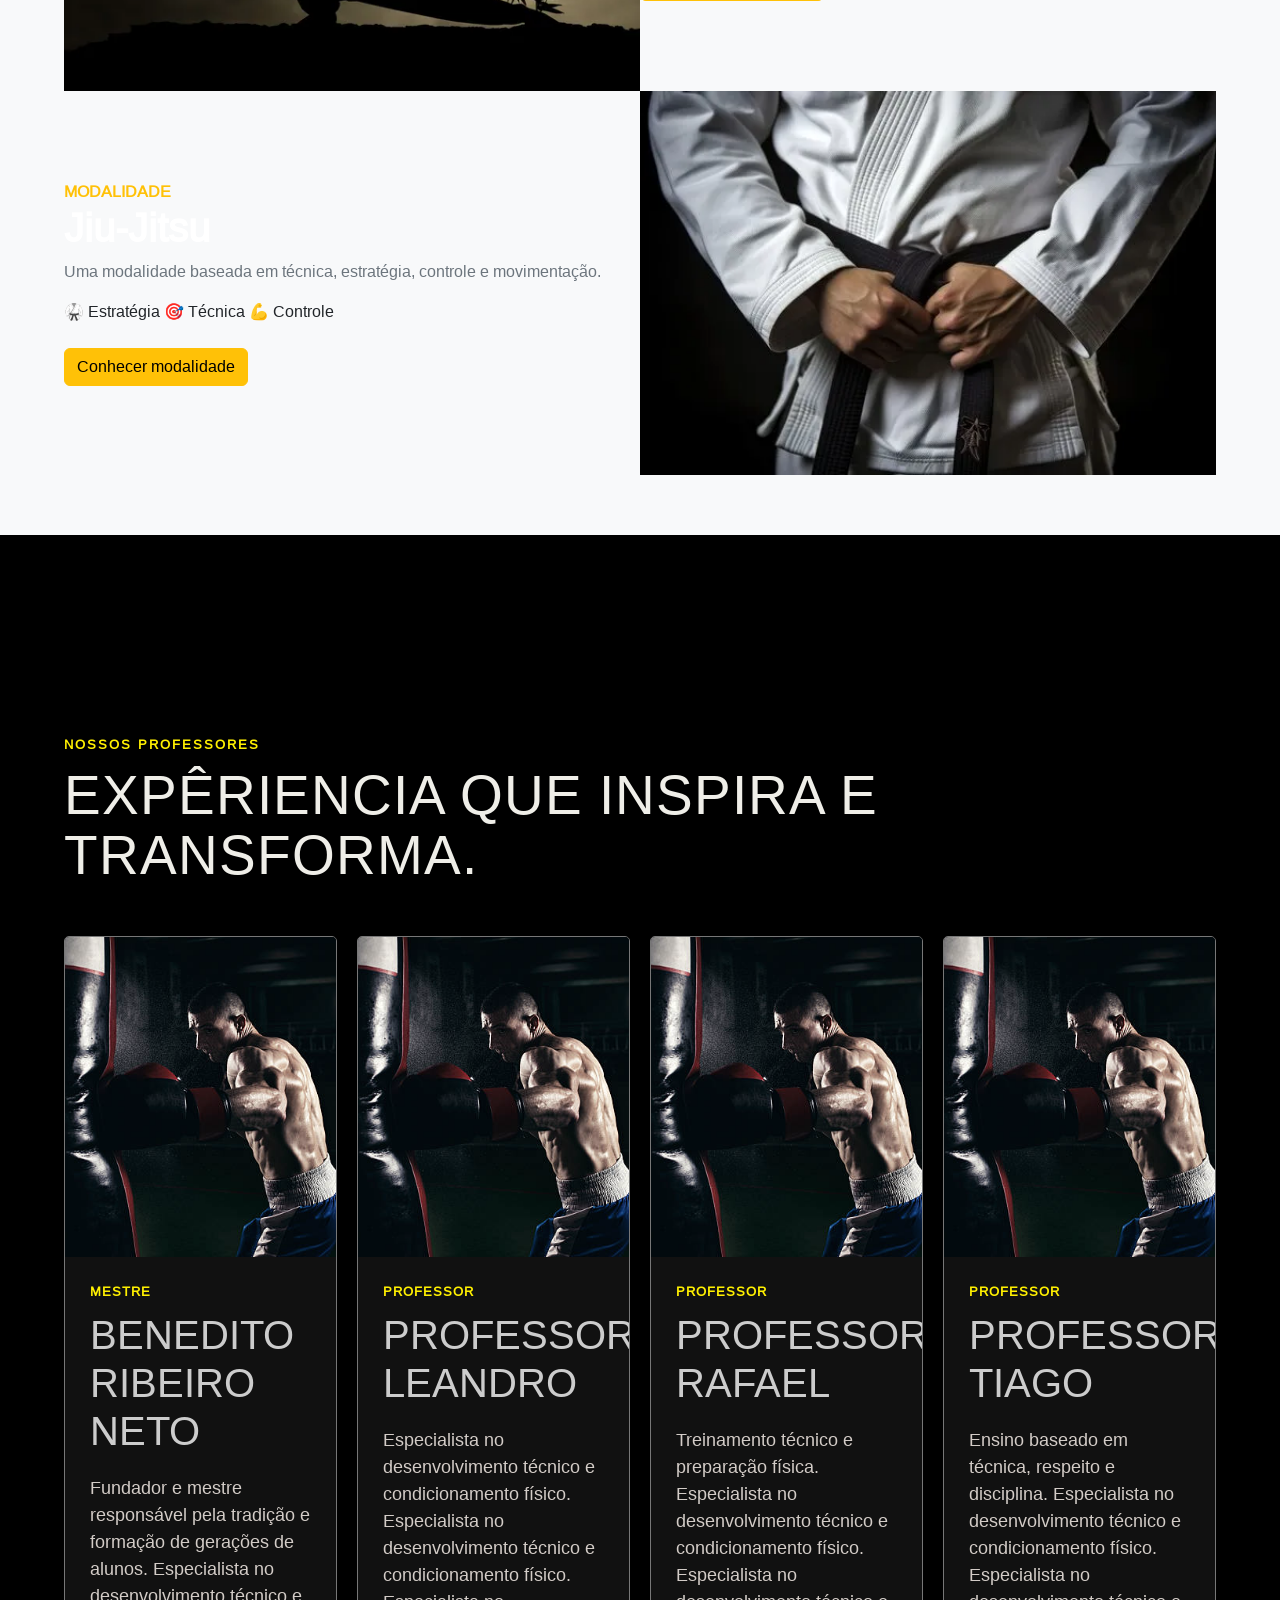
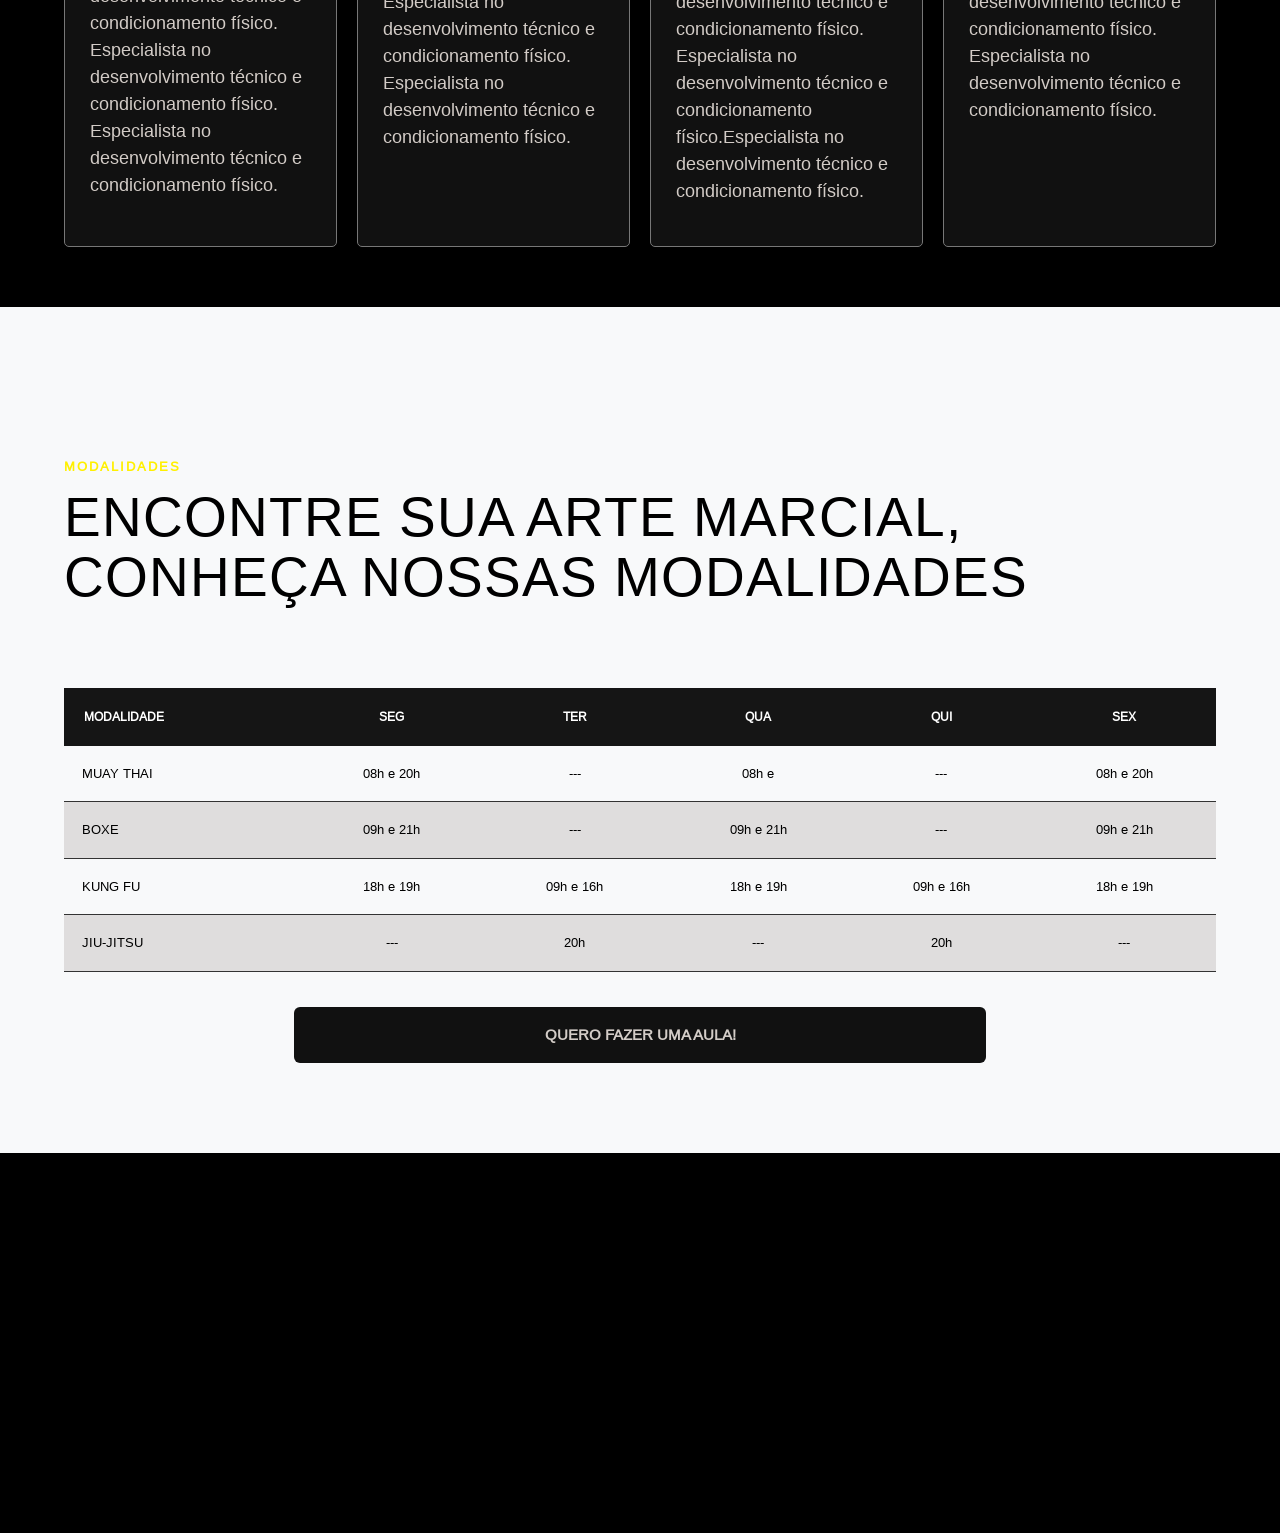
==== commit 4bb33291: "Formatar o pc" ====
--- a/index.html
+++ b/index.html
@@ -172,109 +172,135 @@
                 Um ambiente preparado para treinar, aprender e evoluir.
             </h2>
         </div>
-        <div class="row g-3">
-            <div class="col-md-6 gallery-main">
-                <img src="muaythaiexemplo.jpg" class="img-fluid rounded-3" alt="Academia Garra de Águia">
-                <div class="gallery-overlay">
-                    <span>Tatame</span>
-                </div>
-            </div>
-            <div class="col-md-6">
-                <div class="row g-3">
-                    <div class="col-6 gallery-item">
-                        <img src="muaythaiexemplo.jpg" class="img-fluid rounded-3" alt="Alunos treinando">
-                        <div class="gallery-overlay">
-                            <span>Equipamentos</span>
-                        </div>
-                    </div>
-                    <div class="col-6 gallery-item">
-                        <img src="muaythaiexemplo.jpg" class="img-fluid rounded-3" alt="Alunos treinando">
-                        <div class="gallery-overlay">
-                            <span>Treinos</span>
-                        </div>
-                    </div>
-                </div>
-                <div class="row g-3 pt-3">
-                    <div class="col-6 gallery-item">
-                        <img src="muaythaiexemplo.jpg" class="img-fluid rounded-3" alt="Alunos treinando">
-                        <div class="gallery-overlay">
-                            <span>Eventos</span>
-                        </div>
-                    </div>
-                    <div class="col-6 gallery-item">
-                        <img src="muaythaiexemplo.jpg" class="img-fluid rounded-3" alt="Alunos treinando">
-                        <div class="gallery-overlay">
-                            <span>Graduações</span>
-                        </div>
-                    </div>
-                </div>
-            </div>
-        </div>
     </section><!--fim espaço da academia-->
     <section class="bg-light"><!--Inicio modalidades academia-->
         <div class="containerStyle space-header">
             <span class="section-tag">
                 Modalidades
             </span>
-            <h2 class="section-title blackColor">
+            <h2 class="section-title blackColor mb-5">
                 ENCONTRE SUA ARTE MARCIAL, CONHEÇA NOSSAS MODALIDADES
             </h2>
-        <div>
-                <div id="carouselExampleCaptions" class="carousel slide mt-7" data-bs-ride="carousel">
-                    <div class="carousel-indicators">
-                        <button type="button" data-bs-target="#carouselExampleCaptions" data-bs-slide-to="0"
-                            class="active" aria-current="true" aria-label="Slide 1"></button>
-                        <button type="button" data-bs-target="#carouselExampleCaptions" data-bs-slide-to="1"
-                            aria-label="Slide 2"></button>
-                        <button type="button" data-bs-target="#carouselExampleCaptions" data-bs-slide-to="2"
-                            aria-label="Slide 3"></button>
-                        <button type="button" data-bs-target="#carouselExampleCaptions" data-bs-slide-to="3"
-                            aria-label="Slide 2"></button>
-                    </div>
-                    <div class="carousel-inner gallery-item-modalidades">
-                        <div class="carousel-item active">
-                            <img src="kungdukidexemplo.jpg" class="d-block img-fluid"
-                                alt="Foto da modalidade de kung fu garra de águia">
-                            <div class="text-carrousel-modalidades carousel-caption">
-                                <h5>Kung-Fu</h5>
-                                <p>Uma arte marcial tradicional que une disciplina, equilíbrio e técnica, promovendo o
-                                    desenvolvimento físico e mental.</p>
-                            </div>
-                        </div>
-                        <div class="carousel-item">
-                            <img src="muaythaiexemplo.jpg" class="d-block img-fluid"
-                                alt="Foto da modalidade de muay thai">
-                            <div class="text-carrousel-modalidades carousel-caption">
-                                <h5>muay thai</h5>
-                                <p>Conhecida como a arte das oito armas, combina socos, chutes, joelhos e cotovelos em
-                                    um treinamento intenso e completo.</p>
-                            </div>
-                        </div>
-                        <div class="carousel-item">
-                            <img src="boxeexemplo.jpg" class="d-block img-fluid" alt="Foto da modalidade de jiu jitsu">
-                            <div class="text-carrousel-modalidades carousel-caption">
-                                <h5>Jiu-Jitsu</h5>
-                                <p>Uma arte marcial baseada em técnica e estratégia, utilizando alavancas e controle
-                                    corporal para superar o adversário.</p>
-                            </div>
-                        </div>
-                        <div class="carousel-item">
-                            <img src="boxeexemplo.jpg" class="d-block img-fluid" alt="Foto da modalidade de boxe">
-                            <div class="text-carrousel-modalidades carousel-caption">
-                                <h5>boxe</h5>
-                                <p>Uma arte de combate que desenvolve velocidade, precisão e resistência, utilizando
-                                    técnicas de socos, movimentação e defesa.</p>
-                            </div>
-                        </div>
-                    </div>
-                    <button class="carousel-control-prev" type="button" data-bs-target="#carouselExampleCaptions"
-                        data-bs-slide="prev">
-                        <span class="carousel-control-prev-icon" aria-hidden="true"></span>
-                        <span class="visually-hidden">Previous</span>
-                    </button>
-                    <button class="carousel-control-next" type="button" data-bs-target="#carouselExampleCaptions"
-                        data-bs-slide="next">
-                        <span class="carousel-control-next-icon" aria-hidden="true"></span>
+            <div class="container">
+                </div>
+                <!-- MODALIDADE 1 -->
+                <div class="row align-items-center g-2 modalidade">
+                    <!-- IMAGEM -->
+                    <div class="col-lg-6 modalidade-img mb-5">
+                        <img src="muay-thai-fixed-background.webp" alt="Treino de Muay Thai" class="img-fluid w-100 modalidade-img imagem-base">
+                        <h3 class="display-6 fw-bold texto-sobreposto">
+                            MUAY THAI
+                        </h3>
+                    </div>
+                    <!-- TEXTO -->
+                    <div class="col-lg-6 ml-5">
+                        <div class="modalidade-conteudo">
+                            <h3 class="display-6 fw-bold text-modalidade">
+                                MUAY THAI
+                            </h3>
+                            <p class="text-modalidade-secondary">
+                                Uma modalidade que combina técnica, disciplina,
+                                movimentação e intensidade em um treinamento completo.
+                            </p>
+                            <div class="text-modalidade-info">
+                                <span>🥊 Técnica</span>
+                                <span>⚡ Intensidade</span>
+                                <span>💪 Condicionamento</span>
+                            </div>
+                            <div class="btn-modalidade-style"> 
+                                <a href="#" class="btn">
+                                 Conhecer modalidade <i class="fa-brands fa-whatsapp"></i>
+                                </a>
+                            </div>
+                        </div>
+                    </div>
+                </div>
+                <!-- MODALIDADE 2 -->
+                <div class="row align-items-center g-0 modalidade">
+                    <!-- TEXTO -->
+                    <div class="col-lg-6 order-3 order-lg-1 mb-5">
+                        <div class="modalidade-conteudo">
+                            <h3 class="display-6 fw-bold text-white">
+                                Boxe
+                            </h3>
+                            <p class="text-secondary">
+                                Treinamento focado em técnica, movimentação,
+                                velocidade, coordenação e condicionamento.
+                            </p>
+                            <div class="modalidade-info">
+                                <span>🥊 Técnica</span>
+                                <span>⚡ Velocidade</span>
+                                <span>🎯 Precisão</span>
+                            </div>
+                            <a href="#" class="btn btn-warning mt-4">
+                                Conhecer modalidade
+                            </a>
+                        </div>
+                    </div>
+                    <!-- IMAGEM -->
+                    <div class="col-lg-6 order-1 order-lg-2">
+                        <img src="boxeexemplo.jpg" alt="Treino de Boxe" class="img-fluid w-100 modalidade-img">
+                    </div>
+                </div>
+                <!-- MODALIDADE 3 -->
+                <div class="row align-items-center g-0 modalidade">
+                    <!-- IMAGEM -->
+                    <div class="col-lg-6">
+                        <img src="kungfuexemplo.jfif" alt="Treino de Kung Fu" class="img-fluid w-100 modalidade-img">
+                    </div>
+                    <!-- TEXTO -->
+                    <div class="col-lg-6">
+                        <div class="modalidade-conteudo">
+                            <span class="text-warning fw-bold">
+                                MODALIDADE
+                            </span>
+                            <h3 class="display-6 fw-bold text-white">
+                                Kung Fu
+                            </h3>
+                            <p class="text-secondary">
+                                Uma arte marcial que une tradição, técnica,
+                                disciplina e desenvolvimento físico.
+                            </p>
+                            <div class="modalidade-info">
+                                <span>🥋 Tradição</span>
+                                <span>🎯 Técnica</span>
+                                <span>🧘 Disciplina</span>
+                            </div>
+                            <a href="#" class="btn btn-warning mt-4">
+                                Conhecer modalidade
+                            </a>
+                        </div>
+                    </div>
+                </div>
+                <!-- MODALIDADE 4 -->
+                <div class="row align-items-center g-0 modalidade">
+                    <!-- TEXTO -->
+                    <div class="col-lg-6 order-2 order-lg-1">
+                        <div class="modalidade-conteudo">
+                            <span class="text-warning fw-bold">
+                                MODALIDADE
+                            </span>
+                            <h3 class="display-6 fw-bold text-white">
+                                Jiu-Jitsu
+                            </h3>
+                            <p class="text-secondary">
+                                Uma modalidade baseada em técnica, estratégia,
+                                controle e movimentação.
+                            </p>
+                            <div class="modalidade-info">
+                                <span>🥋 Estratégia</span>
+                                <span>🎯 Técnica</span>
+                                <span>💪 Controle</span>
+                            </div>
+                            <a href="#" class="btn btn-warning mt-4">
+                                Conhecer modalidade
+                            </a>
+                        </div>
+                    </div>
+                    <div class="col-lg-6 order-1 order-lg-2">
+                        <img src="jiu-jitsu-background.webp" alt="Treino de Jiu-Jitsu"
+                            class="img-fluid w-100 modalidade-img">
+                    </div>
                 </div>
             </div>
     </section><!--fim modalidades academia-->
@@ -366,60 +392,60 @@
             <h2 class="section-title blackColor">
                 ENCONTRE SUA ARTE MARCIAL, CONHEÇA NOSSAS MODALIDADES
             </h2>
-        <div>
-        <div class="schedule-wrapper">
-            <table>
-                <thead>
-                    <tr>
-                        <th class="modali">Modalidade</th>
-                        <th>Seg</th>
-                        <th>Ter</th>
-                        <th>Qua</th>
-                        <th>Qui</th>
-                        <th>Sex</th>
-                    </tr>
-                </thead>
-                <tbody>
-                    <tr class="muay">
-                        <td class="m">Muay Thai</td>
-                        <td>08h e 20h</td>
-                        <td>---</td>
-                        <td>08h e
-                        <td>---</td>
-                        <td>08h e 20h</td>
-                    </tr>
-                    <tr class="boxe">
-                        <td class="b">Boxe</td>
-                        <td>09h e 21h</td>
-                        <td>---</td>
-                        <td>09h e 21h</td>
-                        <td>---</td>
-                        <td>09h e 21h</td>
-                    </tr>
-                    <tr class="kung">
-                        <td class="k">Kung Fu</td>
-                        <td>18h e 19h</td>
-                        <td>09h e 16h</td>
-                        <td>18h e 19h</td>
-                        <td>09h e 16h</td>
-                        <td>18h e 19h</td>
-                    </tr>
-                    <tr class="jiu">
-                        <td class="j">Jiu-Jitsu</td>
-                        <td>---</td>
-                        <td>20h</td>
-                        <td>---</td>
-                        <td>20h</td>
-                        <td>---</td>
-                    </tr>
-                </tbody>
-            </table>
-        </div>
-        <div class="schedule-button">
-            <a href="#" class="btn btn-horarios btn-md">
-            Quero fazer uma aula!
-        </a>
-        </div>
+            <div>
+                <div class="schedule-wrapper">
+                    <table>
+                        <thead>
+                            <tr>
+                                <th class="modali">Modalidade</th>
+                                <th>Seg</th>
+                                <th>Ter</th>
+                                <th>Qua</th>
+                                <th>Qui</th>
+                                <th>Sex</th>
+                            </tr>
+                        </thead>
+                        <tbody>
+                            <tr class="muay">
+                                <td class="m">Muay Thai</td>
+                                <td>08h e 20h</td>
+                                <td>---</td>
+                                <td>08h e
+                                <td>---</td>
+                                <td>08h e 20h</td>
+                            </tr>
+                            <tr class="boxe">
+                                <td class="b">Boxe</td>
+                                <td>09h e 21h</td>
+                                <td>---</td>
+                                <td>09h e 21h</td>
+                                <td>---</td>
+                                <td>09h e 21h</td>
+                            </tr>
+                            <tr class="kung">
+                                <td class="k">Kung Fu</td>
+                                <td>18h e 19h</td>
+                                <td>09h e 16h</td>
+                                <td>18h e 19h</td>
+                                <td>09h e 16h</td>
+                                <td>18h e 19h</td>
+                            </tr>
+                            <tr class="jiu">
+                                <td class="j">Jiu-Jitsu</td>
+                                <td>---</td>
+                                <td>20h</td>
+                                <td>---</td>
+                                <td>20h</td>
+                                <td>---</td>
+                            </tr>
+                        </tbody>
+                    </table>
+                </div>
+                <div class="schedule-button">
+                    <a href="#" class="btn btn-horarios btn-md">
+                        Quero fazer uma aula!
+                    </a>
+                </div>
     </section><!--fim horarios academia-->
     <section class="containerStyle"><!--Inicio faq academia-->
 
--- a/CSS/style.css
+++ b/CSS/style.css
@@ -276,6 +276,7 @@
     position: relative;
     border-radius: 10px;
 }
+
 .gallery-main {
     overflow: hidden;
     position: relative;
@@ -332,28 +333,39 @@
 }
 
 /*formatação da sessao modalidades*/
-.carousel {
-    margin-top: 5rem;
-    margin-bottom: 5rem;
-}
-
-.gallery-item-modalidades img {
-    width: 100%;
-    height: 400px;
-    object-fit: cover;
-}
-
-.text-carrousel-modalidades h5 {
-    font-family: "text-style-text", sans-serif;
-    font-size: 40px;
+.modalidade-img {
+    position: relative;
+    display: inline-block;
+}
+
+.imagem-base {
+    display: block;
+    max-width: 100%;
+}
+
+.texto-sobreposto {
+    position: absolute;
+    bottom: 5px;
+    left: 50%;
+    transform: translateX(-50%);
+    color: white;
+    background: rgba(0, 0, 0, 0.4);
+    padding: 5px;
+    font-size: 50px;
+}
+
+.btn-modalidade-style .btn {
+    background-color: #000000;
+    border: #D3CCC7;
     color: #D3CCC7;
-    text-transform: uppercase;
-    margin-bottom: 6px;
-    letter-spacing: 1px;
-}
-
-.text-carrousel-modalidades p {
-    color: #ccc;
+    font-size: larger;
+
+}
+
+.btn-modalidade-style {
+    display: flex;
+    justify-content: center;
+    align-items: center;
 }
 
 /*section professores*/
@@ -363,6 +375,7 @@
     gap: 20px;
     margin-top: 50px;
 }
+
 .teacher-card {
     background: #111;
     border: 1px solid #777;
@@ -370,18 +383,22 @@
     overflow: hidden;
     transition: 0.3s;
 }
+
 .teacher-info {
     padding: 25px;
 }
+
 .teacher-card img {
     width: 100%;
     height: 320px;
     object-fit: cover;
     filter: grayscale(20%);
 }
+
 .teacher-card p {
     color: #D3CCC7;
 }
+
 .teacher-card small {
     display: block;
     color: #FFF000;
@@ -390,6 +407,7 @@
     letter-spacing: 1px;
     text-transform: uppercase;
 }
+
 .teacher-card h3 {
     font-family: "text-style-text", sans-serif;
     text-transform: uppercase;
@@ -404,25 +422,29 @@
     overflow-x: auto;
     margin-top: 40px;
 }
+
 table {
     margin-top: 40px;
     width: 100%;
     min-width: 650px;
     border-collapse: collapse;
 }
+
 thead {
     display: table-header-group;
     vertical-align: middle;
     unicode-bidi: isolate;
-    break-inside: if(media(overflow-block: paged): avoid;);
+    break-inside: if(media(overflow-block: paged): avoid; );
     border-color: inherit;
 }
+
 tr {
     display: table-row;
     vertical-align: inherit;
     unicode-bidi: isolate;
     border-color: inherit;
 }
+
 th {
     background: #151515;
     color: white;
@@ -431,12 +453,14 @@
     font-size: 12px;
     text-transform: uppercase;
 }
+
 tbody {
     display: table-row-group;
     vertical-align: middle;
     unicode-bidi: isolate;
     border-color: inherit;
 }
+
 td {
     padding: 18px;
     border-bottom: 1px solid #333;
@@ -444,26 +468,37 @@
     font-size: 13px;
     text-align: center;
 }
-.boxe, .jiu {
+
+.boxe,
+.jiu {
     background-color: #dfdddd;
     text-align: center;
 }
-.muay, .kung {
+
+.muay,
+.kung {
     text-align: center;
 }
-.b, .j {
+
+.b,
+.j {
     text-transform: uppercase;
     text-align: start;
 }
-.m, .k, .modali {
+
+.m,
+.k,
+.modali {
     text-transform: uppercase;
     text-align: start;
 }
+
 .schedule-button {
     text-align: center;
     margin-top: 35px;
     margin-bottom: 30px;
 }
+
 .btn-horarios {
     display: inline-flex;
     align-items: center;
@@ -477,6 +512,7 @@
     color: #D3CCC7;
     background-color: #111;
 }
+
 .btn-horarios:hover {
     color: #000000;
     border-color: #000000;
@@ -728,18 +764,41 @@
         text-align: left;
         align-items: center;
     }
+
     /*sessao das modalidades*/
-    .textModalidadesStyle p{
-        padding-left: 10px;
-    }
-    .text-carrousel-modalidades h5 {
+    .texto-sobreposto {
         font-size: 40px;
-        margin-bottom: 5px;
-        letter-spacing: normal;
-    }
-    .text-carrousel-modalidades p {
+    }
+    .text-modalidade {
         display: none;
     }
+
+    .text-modalidade-secondary {
+        font-size: x-large;
+    }
+
+    .text-modalidade-info {
+        font-size: large;
+    }
+
+    .btn-modalidade-style .btn {
+        background-color: #000000;
+        color: #D3CCC7;
+        font-size: x-large;
+        margin-bottom: 100px;
+        margin-top: 40px;
+    }
+
+    .btn-modalidade-style {
+        display: flex;
+        justify-content: start;
+        align-items: start;
+    }
+    .mb-5 {
+        margin-bottom: 0rem !important;
+        margin-top: 4rem !important;
+    }
+
     /*sessao horarios*/
     .btn-horarios {
         width: 100%;
@@ -812,19 +871,18 @@
         text-align: left;
         align-items: center;
     }
+
     /*sessao das modalidades*/
-    .textModalidadesStyle p{
-        padding-left: 10px;
-    }
-    /*sessao horarios*/
-    .btn-horarios {
-        width: 100%;
+    .texto-sobreposto {
+        font-size: 40px;
     }
 }
 
 /*imageHomeStyle CELULAR*/
-@media (max-width: 768px) {
-
+@media (min-width: 576px) and (max-width: 768px){
+    .responsivo {
+        background-color: pink;
+    }
     .tabela-horarios th,
     .tabela-horarios td {
         padding: 8px;
@@ -842,6 +900,38 @@
         flex: 0 0 auto;
         width: 100%;
     }
+
+    /*sessão modalidades*/
+    .text-modalidade {
+        display: none;
+    }
+
+    .text-modalidade-secondary {
+        font-size: x-large;
+    }
+
+    .text-modalidade-info {
+        font-size: large;
+    }
+
+    .btn-modalidade-style .btn {
+        background-color: #000000;
+        color: #D3CCC7;
+        font-size: x-large;
+        margin-bottom: 100px;
+        margin-top: 40px;
+    }
+
+    .btn-modalidade-style {
+        display: flex;
+        justify-content: start;
+        align-items: start;
+    }
+    .mb-5 {
+        margin-bottom: 0rem !important;
+        margin-top: 4rem !important;
+    }
+
     /*sessão professores*/
     .teachers-grid {
         grid-template-columns: repeat(2, 1fr);
@@ -853,10 +943,11 @@
         --bs-btn-font-size: 1rem;
         --bs-btn-border-radius: var(--bs-border-radius-lg);
     }
-    /*sessão professores*/
+
     .teachers-grid {
         grid-template-columns: repeat(1, 1fr);
     }
+
     .teacher-card p {
         font-size: medium;
     }
@@ -889,17 +980,44 @@
         margin-top: 20px;
         margin-bottom: 20px;
     }
+
     /*sessao das modalidades*/
-    .textModalidadesStyle p{
-        padding-left: 10px;
-    }
+    .text-modalidade {
+        display: none;
+    }
+    .text-modalidade-secondary {
+        font-size: x-large;
+    }
+
+    .text-modalidade-info {
+        font-size: large;
+    }
+    .btn-modalidade-style .btn {
+        background-color: #000000;
+        color: #D3CCC7;
+        font-size: x-large;
+        margin-bottom: 100px;
+        margin-top: 40px;
+    }
+    .btn-modalidade-style {
+        display: flex;
+        justify-content: start;
+        align-items: start;
+    }
+    .mb-5 {
+        margin-bottom: 0rem !important;
+        margin-top: 4rem !important;
+    }
+
     /*sessão professores*/
     .teachers-grid {
         grid-template-columns: repeat(2, 1fr);
     }
+
     .teacher-card p {
         font-size: medium;
     }
+
     /*sessao horarios*/
     .btn-horarios {
         width: 60%;
@@ -917,22 +1035,58 @@
         margin-top: 20px;
         margin-bottom: 20px;
     }
+
     /*sessão modalidades*/
-    .gallery-item-modalidades img {
-    width: 100%;
-    height: 600px;
-    object-fit: cover;
-    }
+    .texto-sobreposto {
+        display: none;
+    }
+    .text-modalidade {
+        color: #000000;
+        text-align: center;
+        font-size: 58px;
+    }
+    .text-modalidade-secondary {
+        font-size: x-large;
+    }
+
+    .text-modalidade-info {
+        font-size: large;
+    }
+    .btn-modalidade-style .btn {
+        background-color: #000000;
+        border: #D3CCC7;
+        color: #D3CCC7;
+        font-size: larger;
+        margin-top: 36px;
+        margin-bottom: 20px;
+
+    }
+    .btn-modalidade-style .btn:hover {
+        background-color: #D3CCC7;
+        color: #000000;
+        font-size: larger;
+
+    }
+    .btn-modalidade-style {
+        display: flex;
+        justify-content: end;
+        align-items: end;
+    }
+
+
     /*sessão professores*/
     .teachers-grid {
         grid-template-columns: repeat(2, 1fr);
     }
+
     .teacher-card h3 {
         font-size: 40px;
     }
+
     .teacher-card p {
         font-size: large;
     }
+
     /*sessao horarios*/
     .btn-horarios {
         width: 60%;
@@ -940,7 +1094,7 @@
 }
 
 /* Extra large devices (large desktops, 1200px and up)*/
-@media (min-width: 1100px) {
+@media (min-width: 1200px) {
     .responsivo {
         background: black;
     }
@@ -950,19 +1104,51 @@
         margin-top: 20px;
         margin-bottom: 20px;
     }
+
     /*sessão modalidades*/
-    .gallery-item-modalidades img {
-    width: 100%;
-    height: 600px;
-    object-fit: cover;
-    }
+    .texto-sobreposto {
+        display: none;
+    }
+    .text-modalidade {
+        color: #000000;
+        text-align: center;
+        font-size: 70px;
+    }
+    .text-modalidade-secondary {
+        font-size: x-large;
+    }
+
+    .text-modalidade-info {
+        font-size: large;
+    }
+    .btn-modalidade-style .btn {
+        background-color: #000000;
+        border: #D3CCC7;
+        color: #D3CCC7;
+        font-size: x-large;
+        margin-top: 60px;
+        margin-bottom: 45px;
+
+    }
+    .btn-modalidade-style .btn:hover {
+        background-color: #D3CCC7;
+        color: #000000;
+    }
+    .btn-modalidade-style {
+        display: flex;
+        justify-content: end;
+        align-items: end;
+    }
+
     /*sessão professores*/
     .teacher-card h3 {
-    font-size: 40px;
-    }
+        font-size: 40px;
+    }
+
     .teacher-card p {
         font-size: large;
     }
+
     /*sessao horarios*/
     .btn-horarios {
         width: 60%;
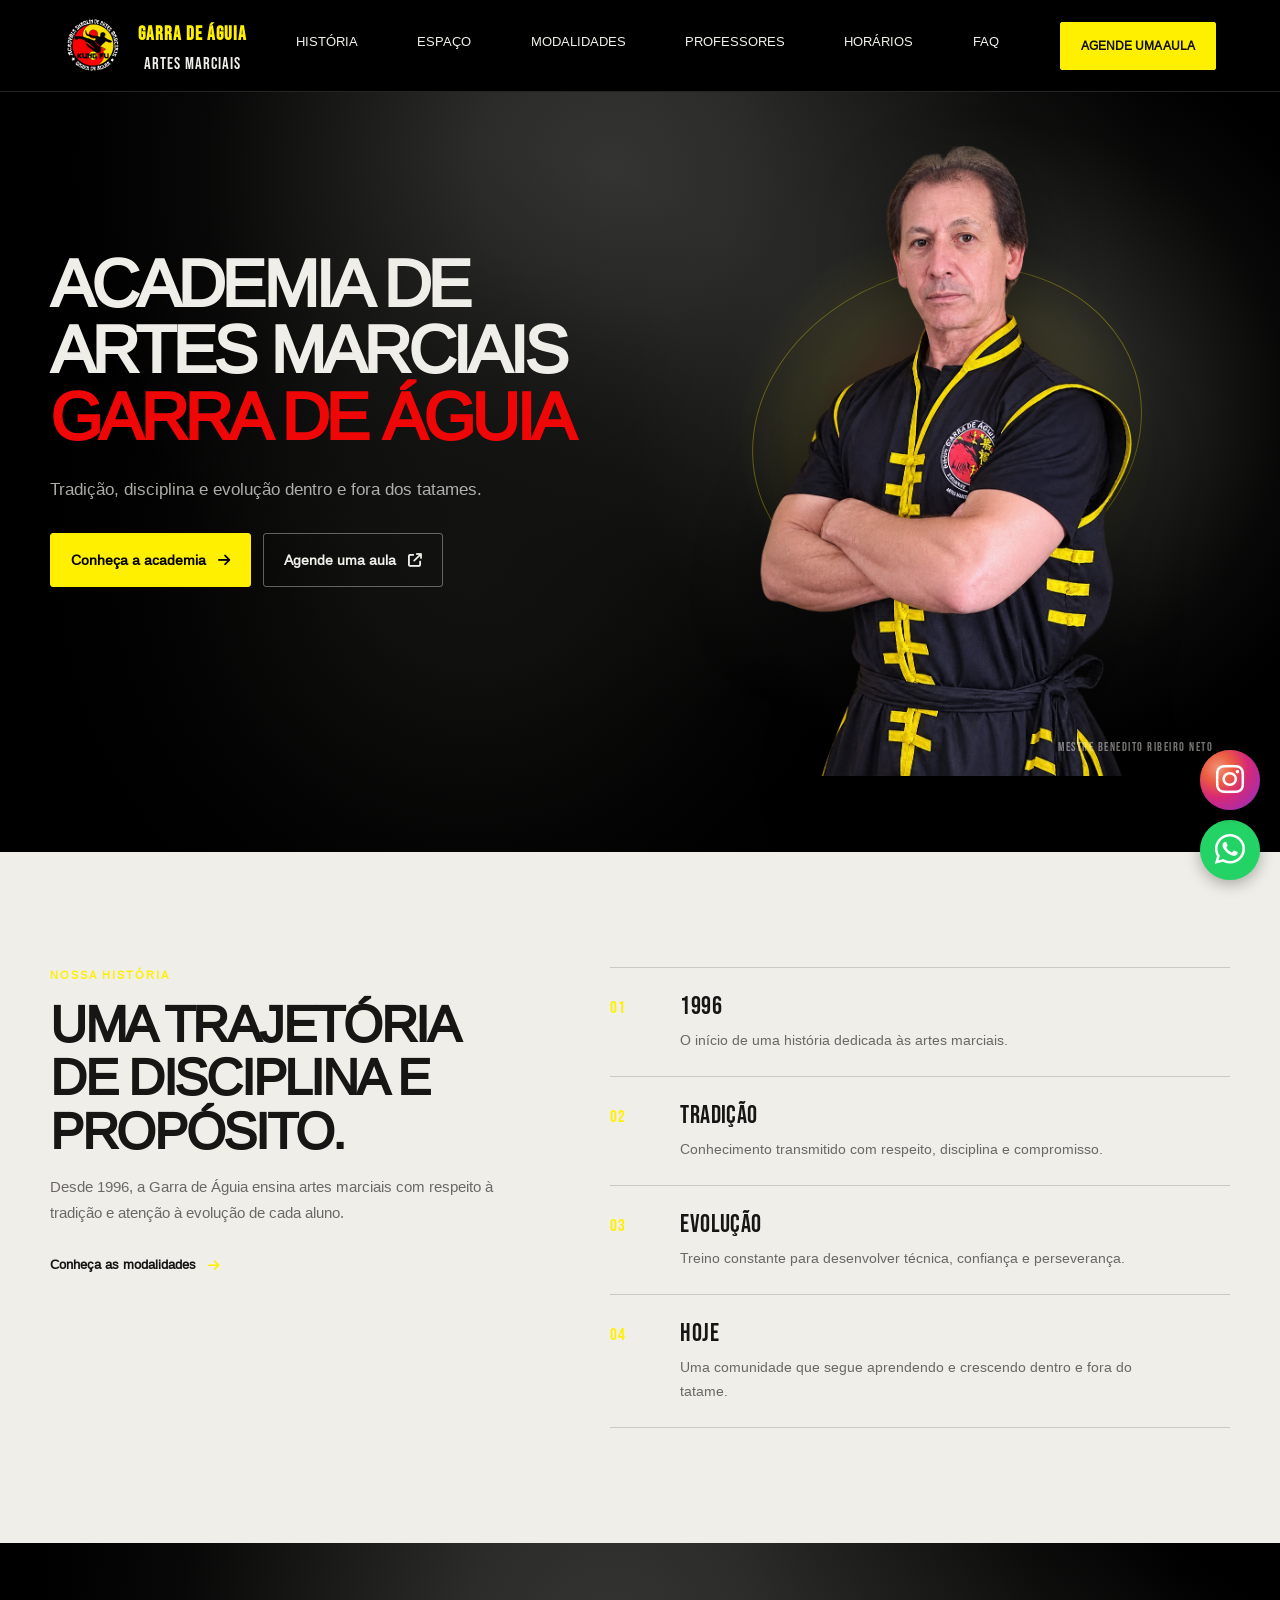
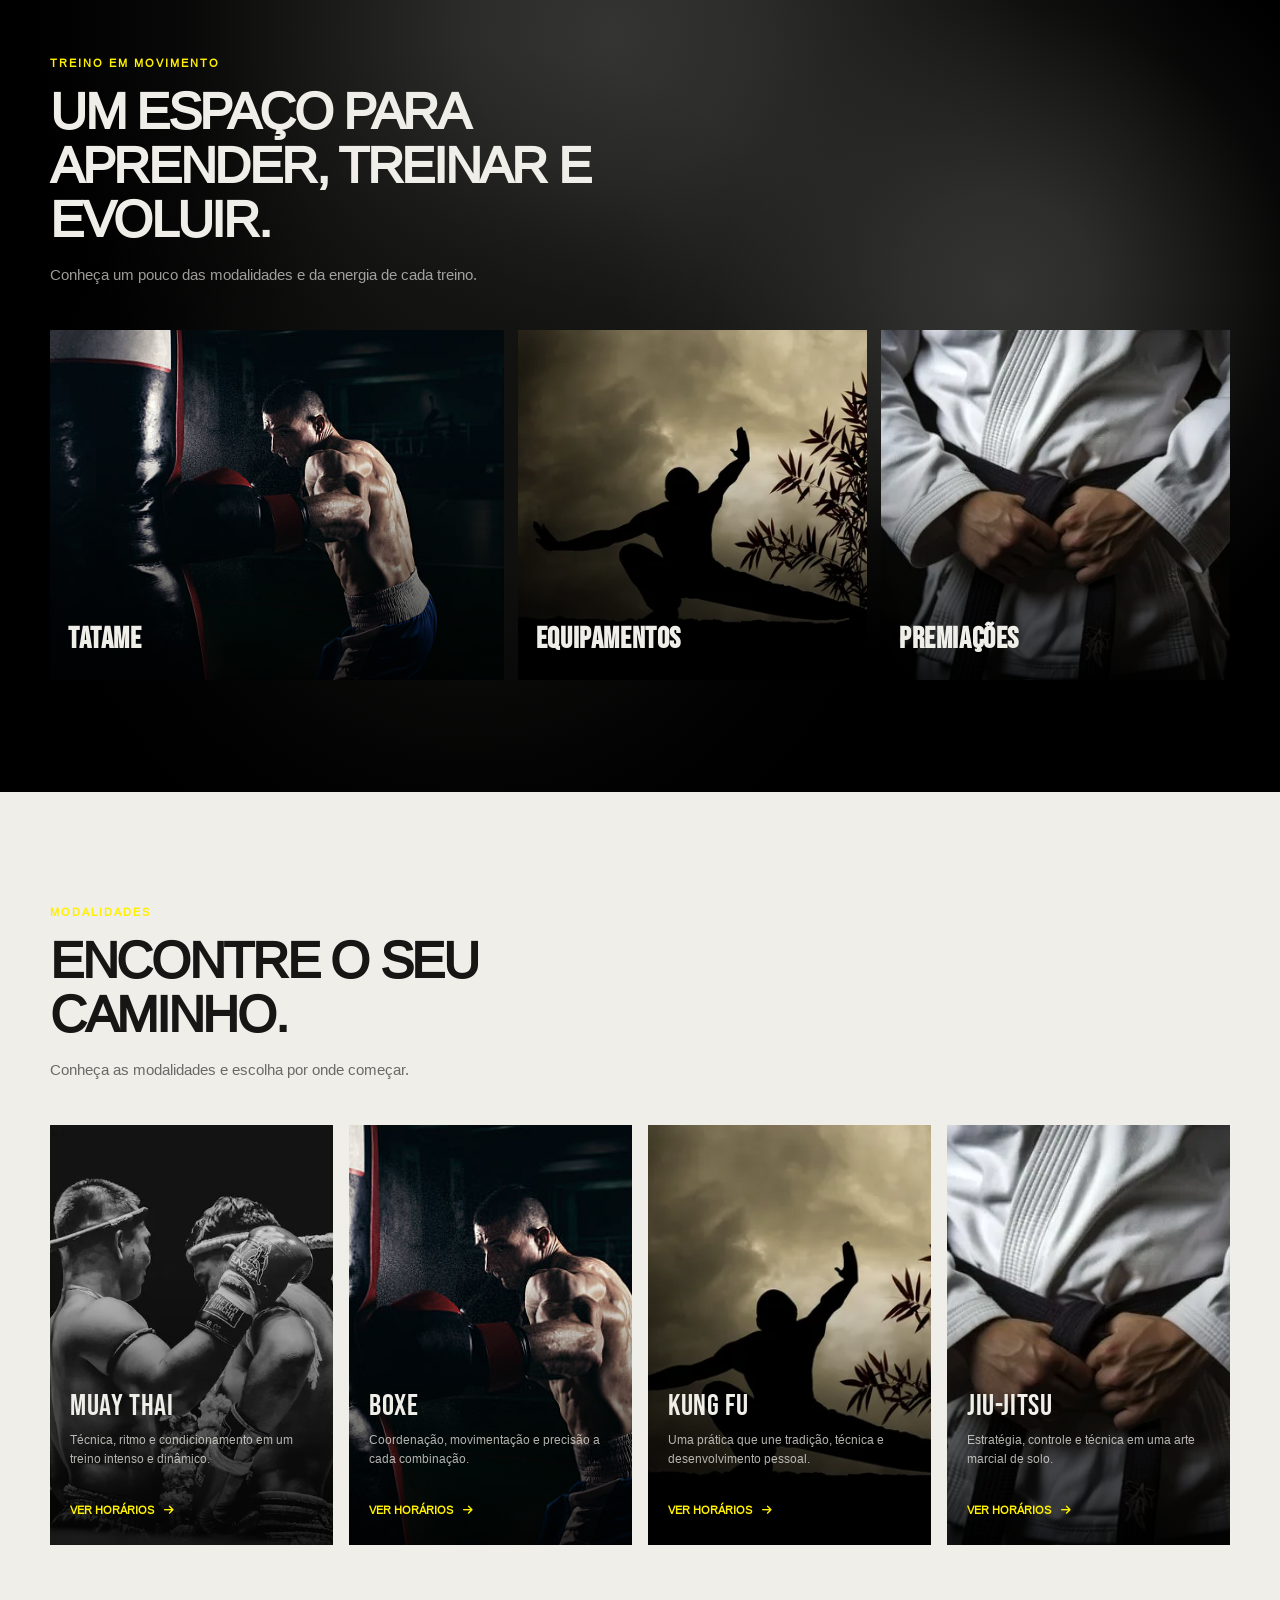
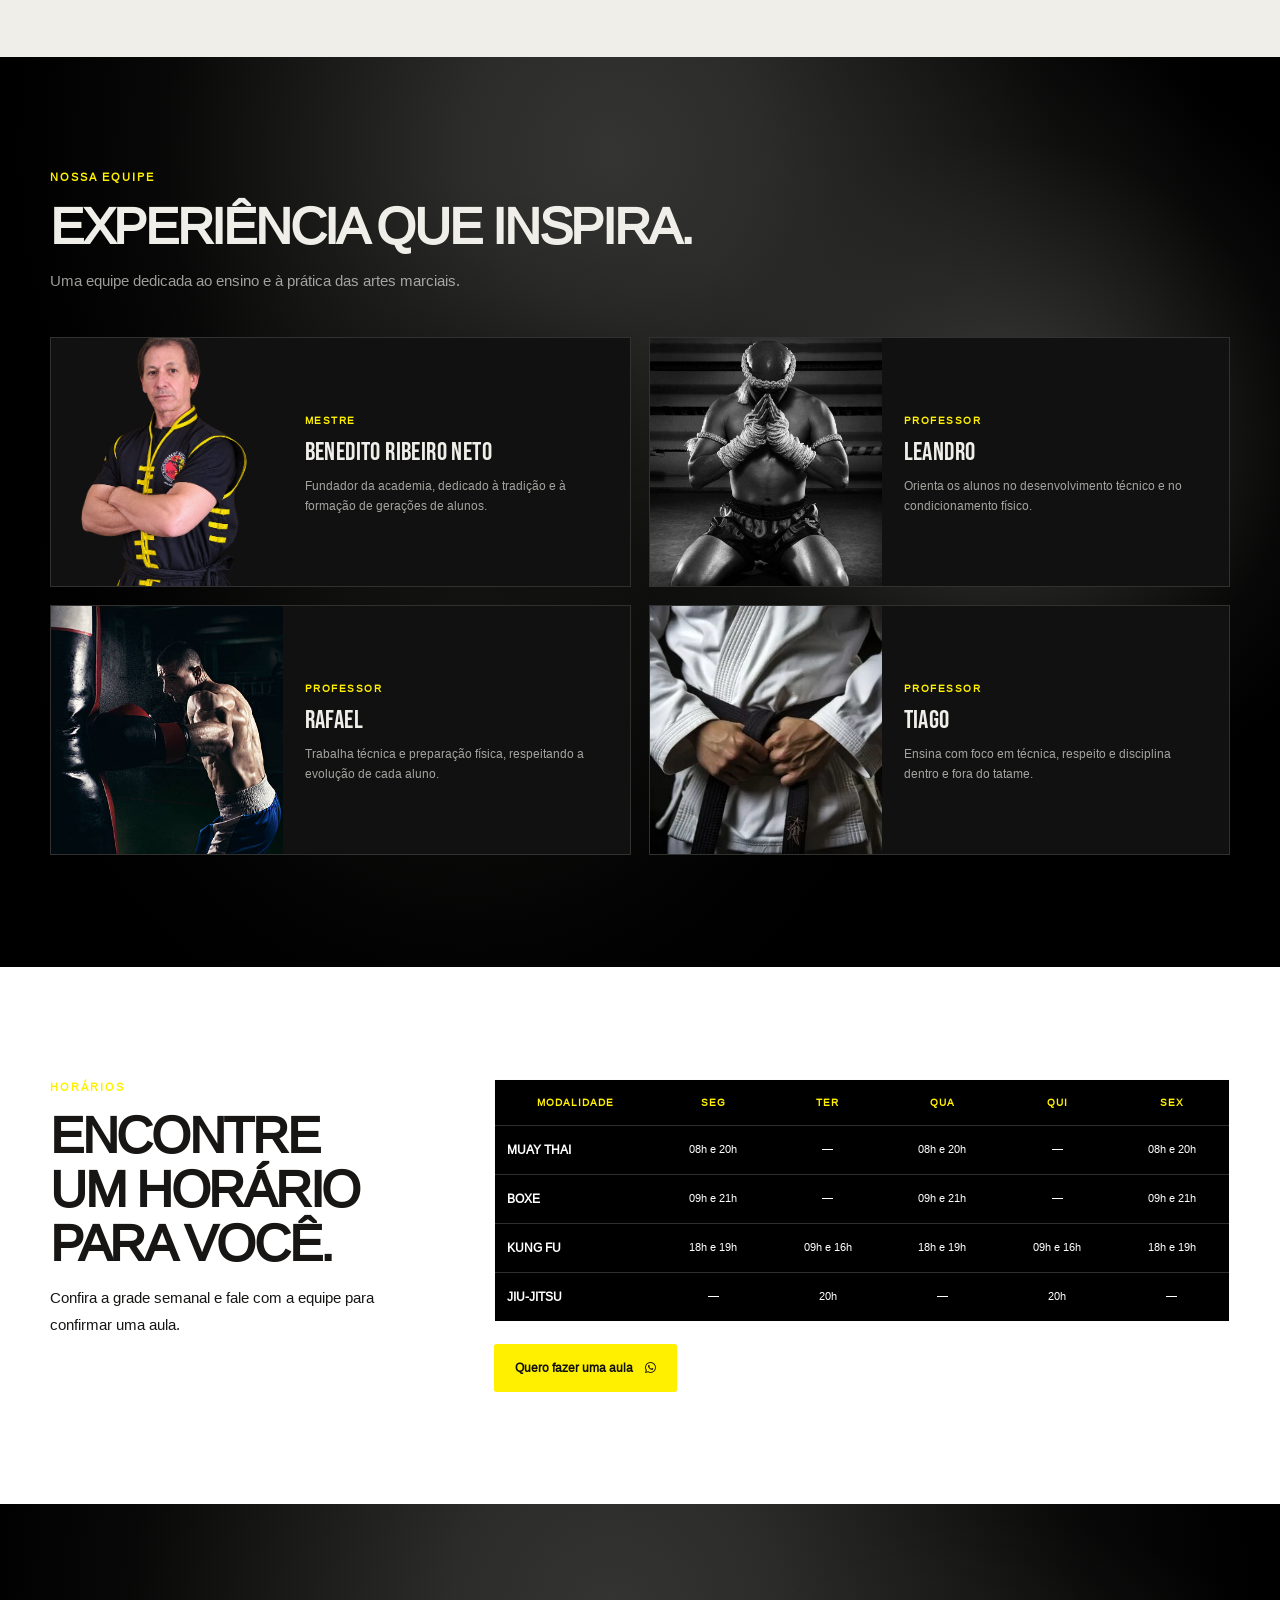
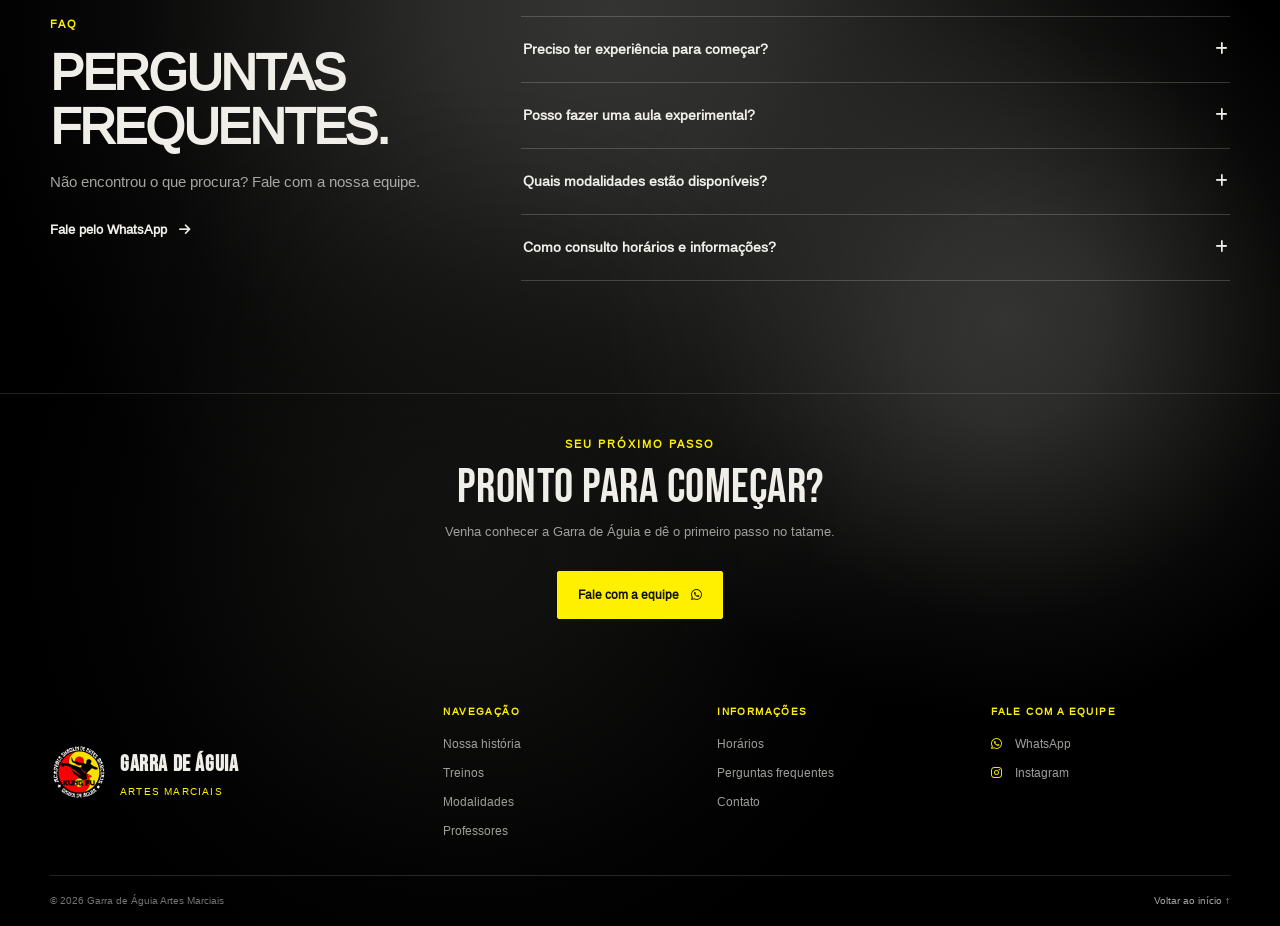
==== commit 482fbde2: "Lançamento do site (ainda não finalizado) v1.0 Lançamento da MVP landing page para a academia Garra " ====
--- a/index.html
+++ b/index.html
@@ -37,425 +37,264 @@
 <body class="responsivo"><!--Inicio container-->
     <header><!--inicio cabeçalho-->
         <nav class="navbar navbar-expand-lg navbarStyle">
-            <a href="" class="navbar-brand d-flex flex-row"><img class="img-fluid logoctb"
+            <a href="#inicio" class="navbar-brand d-flex flex-row"><img class="img-fluid logoctb"
                     src="LogoVetorialOFC.svg"><span
                     class="amareloColor d-flex flex-column ps-3 pt-2 pb-0 text-center"><strong>Garra de
                         águia</strong><span class="offwhiteColor"><small>Artes Marciais</small></span></span></a>
 
-            <button class=" navbar-toggler ml-1" type="button" data-bs-toggle="collapse" data-bs-target="#BarraNav">
+            <button class="navbar-toggler ml-1" type="button" data-bs-toggle="collapse" data-bs-target="#BarraNav"
+                aria-controls="BarraNav" aria-expanded="false" aria-label="Alternar menu">
                 <span class="navbar-toggler-icon navbar-toggler-icon-margin-style"></span>
             </button>
 
             <div class="collapse navbar-collapse" id="BarraNav">
                 <ul class="navbar-nav ms-auto styleBarraNav">
                     <li class="nav-item">
-                        <a href="" class="nav-link navbar-brand ps-1-style ps-1 text-light h6">História</a>
-                    </li>
-                    <li class="nav-item">
-                        <a href="" class="nav-link navbar-brand ps-1-style ps-1 text-light h6">Espaço</a>
-                    </li>
-                    <li class="nav-item">
-                        <a href="" class="nav-link navbar-brand ps-1-style ps-1 text-light h6">Modalidades</a>
-                    </li>
-                    <li class="nav-item">
-                        <a href="" class="nav-link navbar-brand ps-1-style ps-1 text-light h6">Professores</a>
-                    </li>
-                    <li class="nav-item">
-                        <a href="" class="nav-link navbar-brand ps-1-style ps-1 text-light h6">Horários</a>
-                    </li>
-                    <li class="nav-item">
-                        <a href="" class="nav-link navbar-brand ps-1-style ps-1 text-light h6">FAQ</a>
+                        <a href="#historia" class="nav-link navbar-brand ps-1-style ps-1 text-light h6">História</a>
+                    </li>
+                    <li class="nav-item">
+                        <a href="#espaco" class="nav-link navbar-brand ps-1-style ps-1 text-light h6">Espaço</a>
+                    </li>
+                    <li class="nav-item">
+                        <a href="#modalidades" class="nav-link navbar-brand ps-1-style ps-1 text-light h6">Modalidades</a>
+                    </li>
+                    <li class="nav-item">
+                        <a href="#professores" class="nav-link navbar-brand ps-1-style ps-1 text-light h6">Professores</a>
+                    </li>
+                    <li class="nav-item">
+                        <a href="#horarios" class="nav-link navbar-brand ps-1-style ps-1 text-light h6">Horários</a>
+                    </li>
+                    <li class="nav-item">
+                        <a href="#faq" class="nav-link navbar-brand ps-1-style ps-1 text-light h6">FAQ</a>
+                    </li>
+                    <li class="nav-item hero-nav-cta">
+                        <a href="#horarios" class="nav-link">Agende uma aula</a>
                     </li>
                 </ul>
             </div>
         </nav>
     </header>
-    <section class="container">
-        <div class="row">
-            <div class="textHeroStyle col-10">
-                <span class="anoHeroStyle">
-                    Desde 1996
-                </span>
+    <main>
+    <section class="hero-section" id="inicio">
+        <div class="hero-inner">
+            <div class="hero-copy" data-reveal>
                 <h1>
-                    Academia de Artes Marciais
-                    <br>
-                    <span class="nomeHeroStyle">Garra de Águia</span>
+                    Academia de artes marciais
+                    <span>Garra de Águia</span>
                 </h1>
-                <div class="buttonHeroStyle d-flex gap-2">
+                <p class="hero-description">
+                    Tradição, disciplina e evolução dentro e fora dos tatames.
+                </p>
+                <div class="buttonHeroStyle">
                     <a href="#historia" class="btn btn1 btn-lg">
-                        Conheça a Academia
-                        <i class="fa-solid fa-arrow-right"></i>
+                        Conheça a academia
+                        <i class="fa-solid fa-arrow-right" aria-hidden="true"></i>
                     </a>
-                    <a href="#contato" class="btn btn2 btn-lg">
-                        Aula Experimental
-                        <i class="fa-brands fa-whatsapp"></i>
+                    <a href="#horarios" class="btn btn2 btn-lg">
+                        Agende uma aula
+                        <i class="fa-solid fa-arrow-up-right-from-square" aria-hidden="true"></i>
                     </a>
                 </div>
-            </div>
-        </div>
-    </section><!--Fim cabeçalho-->
-    <section class="pb-3 bg-light"><!--Inicio historia academia-->
-        <div class="containerStyle">
-            <div class="sectionHitoryStyle">
-                <div class="textHistoryStyle">
-                    <span class="section-tag">
-                        Nossa História
-                    </span>
-                    <h2 class="section-title">
-                        Uma trajetória construída com dedicação e propósito.
-                    </h2>
-                    <p class="section-description">
-                        Desde 1996, a Academia Garra de Águia dedica-se
-                        ao ensino das artes marciais, formando alunos,
-                        atletas e cidadãos através da disciplina,
-                        respeito e perseverança.
-                    </p>
+                <div class="hero-proof hero-proof-spacer" aria-hidden="true"></div>
+            </div>
+
+            <div class="hero-art" data-reveal>
+                <div class="hero-art-glow"></div>
+                <div class="hero-art-ring"></div>
+                <div class="hero-image-frame">
+                    <img src="DitoHeroF.png" alt="Mestre Benedito, da Academia Garra de Águia"
+                        class="hero-portrait" width="1141" height="1378" fetchpriority="high">
                 </div>
-                <div class="timelineHistoryStyle">
-                    <div class="timeline">
-                        <div class="timeline-item">
-                            <div class="timeline-icon">
-                                <i class="fa-solid fa-calendar"></i>
-                            </div>
-                            <h3>1996</h3>
-                            <p>
-                                Fundação da Academia Garra de Águia.
-                            </p>
-                        </div>
-                        <div class="timeline-item">
-                            <div class="timeline-icon">
-                                <i class="fa-solid fa-torii-gate"></i>
-                            </div>
-                            <h3>Tradição</h3>
-                            <p>
-                                Anos dedicados ao ensino das artes marciais.
-                            </p>
-                        </div>
-                        <div class="timeline-item">
-                            <div class="timeline-icon">
-                                <i class="fa-solid fa-trophy"></i>
-                            </div>
-                            <h3>Evolução</h3>
-                            <p>
-                                Formação de alunos e atletas.
-                            </p>
-                        </div>
-                        <div class="timeline-item">
-                            <div class="timeline-icon">
-                                <i class="fa-solid fa-location-dot"></i>
-                            </div>
-                            <h3>Expansão</h3>
-                            <p>
-                                Centros de treinamento em novas cidades.
-                            </p>
-                        </div>
-                        <div class="timeline-item">
-                            <div class="timeline-icon">
-                                <i class="fa-solid fa-users"></i>
-                            </div>
-                            <h3>Hoje</h3>
-                            <p>
-                                Uma academia formando novas gerações.
-                            </p>
-                        </div>
-                    </div>
-                </div>
-            </div>
-        </div>
-    </section><!--fim historia academia-->
-    <section class="containerStyle"><!--Inicio espaço da academia-->
-        <div class="space-header">
-            <span class="section-tag">
-                Conheça nosso espaço
-            </span>
-            <h2 class="section-title offwhiteColor">
-                Um ambiente preparado para treinar, aprender e evoluir.
-            </h2>
-        </div>
-    </section><!--fim espaço da academia-->
-    <section class="bg-light"><!--Inicio modalidades academia-->
-        <div class="containerStyle space-header">
-            <span class="section-tag">
-                Modalidades
-            </span>
-            <h2 class="section-title blackColor mb-5">
-                ENCONTRE SUA ARTE MARCIAL, CONHEÇA NOSSAS MODALIDADES
-            </h2>
-            <div class="container">
-                </div>
-                <!-- MODALIDADE 1 -->
-                <div class="row align-items-center g-2 modalidade">
-                    <!-- IMAGEM -->
-                    <div class="col-lg-6 modalidade-img mb-5">
-                        <img src="muay-thai-fixed-background.webp" alt="Treino de Muay Thai" class="img-fluid w-100 modalidade-img imagem-base">
-                        <h3 class="display-6 fw-bold texto-sobreposto">
-                            MUAY THAI
-                        </h3>
-                    </div>
-                    <!-- TEXTO -->
-                    <div class="col-lg-6 ml-5">
-                        <div class="modalidade-conteudo">
-                            <h3 class="display-6 fw-bold text-modalidade">
-                                MUAY THAI
-                            </h3>
-                            <p class="text-modalidade-secondary">
-                                Uma modalidade que combina técnica, disciplina,
-                                movimentação e intensidade em um treinamento completo.
-                            </p>
-                            <div class="text-modalidade-info">
-                                <span>🥊 Técnica</span>
-                                <span>⚡ Intensidade</span>
-                                <span>💪 Condicionamento</span>
-                            </div>
-                            <div class="btn-modalidade-style"> 
-                                <a href="#" class="btn">
-                                 Conhecer modalidade <i class="fa-brands fa-whatsapp"></i>
-                                </a>
-                            </div>
-                        </div>
-                    </div>
-                </div>
-                <!-- MODALIDADE 2 -->
-                <div class="row align-items-center g-0 modalidade">
-                    <!-- TEXTO -->
-                    <div class="col-lg-6 order-3 order-lg-1 mb-5">
-                        <div class="modalidade-conteudo">
-                            <h3 class="display-6 fw-bold text-white">
-                                Boxe
-                            </h3>
-                            <p class="text-secondary">
-                                Treinamento focado em técnica, movimentação,
-                                velocidade, coordenação e condicionamento.
-                            </p>
-                            <div class="modalidade-info">
-                                <span>🥊 Técnica</span>
-                                <span>⚡ Velocidade</span>
-                                <span>🎯 Precisão</span>
-                            </div>
-                            <a href="#" class="btn btn-warning mt-4">
-                                Conhecer modalidade
-                            </a>
-                        </div>
-                    </div>
-                    <!-- IMAGEM -->
-                    <div class="col-lg-6 order-1 order-lg-2">
-                        <img src="boxeexemplo.jpg" alt="Treino de Boxe" class="img-fluid w-100 modalidade-img">
-                    </div>
-                </div>
-                <!-- MODALIDADE 3 -->
-                <div class="row align-items-center g-0 modalidade">
-                    <!-- IMAGEM -->
-                    <div class="col-lg-6">
-                        <img src="kungfuexemplo.jfif" alt="Treino de Kung Fu" class="img-fluid w-100 modalidade-img">
-                    </div>
-                    <!-- TEXTO -->
-                    <div class="col-lg-6">
-                        <div class="modalidade-conteudo">
-                            <span class="text-warning fw-bold">
-                                MODALIDADE
-                            </span>
-                            <h3 class="display-6 fw-bold text-white">
-                                Kung Fu
-                            </h3>
-                            <p class="text-secondary">
-                                Uma arte marcial que une tradição, técnica,
-                                disciplina e desenvolvimento físico.
-                            </p>
-                            <div class="modalidade-info">
-                                <span>🥋 Tradição</span>
-                                <span>🎯 Técnica</span>
-                                <span>🧘 Disciplina</span>
-                            </div>
-                            <a href="#" class="btn btn-warning mt-4">
-                                Conhecer modalidade
-                            </a>
-                        </div>
-                    </div>
-                </div>
-                <!-- MODALIDADE 4 -->
-                <div class="row align-items-center g-0 modalidade">
-                    <!-- TEXTO -->
-                    <div class="col-lg-6 order-2 order-lg-1">
-                        <div class="modalidade-conteudo">
-                            <span class="text-warning fw-bold">
-                                MODALIDADE
-                            </span>
-                            <h3 class="display-6 fw-bold text-white">
-                                Jiu-Jitsu
-                            </h3>
-                            <p class="text-secondary">
-                                Uma modalidade baseada em técnica, estratégia,
-                                controle e movimentação.
-                            </p>
-                            <div class="modalidade-info">
-                                <span>🥋 Estratégia</span>
-                                <span>🎯 Técnica</span>
-                                <span>💪 Controle</span>
-                            </div>
-                            <a href="#" class="btn btn-warning mt-4">
-                                Conhecer modalidade
-                            </a>
-                        </div>
-                    </div>
-                    <div class="col-lg-6 order-1 order-lg-2">
-                        <img src="jiu-jitsu-background.webp" alt="Treino de Jiu-Jitsu"
-                            class="img-fluid w-100 modalidade-img">
-                    </div>
-                </div>
-            </div>
-    </section><!--fim modalidades academia-->
-    <section class="containerStyle"><!--Inicio professores academia-->
-        <div class="space-header">
-            <span class="section-tag">
-                Nossos professores
-            </span>
-            <h2 class="section-title offwhiteColor">
-                EXPÊRIENCIA QUE INSPIRA E TRANSFORMA.
-            </h2>
-        </div>
-        <div class="teachers-grid">
-            <article class="teacher-card">
-                <img src="boxeexemplo.jpg" alt="Mestre Benedito">
-                <div class="teacher-info">
-                    <small>Mestre</small>
-                    <h3>Benedito Ribeiro Neto</h3>
-                    <p>
-                        Fundador e mestre responsável pela tradição
-                        e formação de gerações de alunos.
-                        Especialista no desenvolvimento técnico
-                        e condicionamento físico.
-                        Especialista no desenvolvimento técnico
-                        e condicionamento físico.
-                        Especialista no desenvolvimento técnico
-                        e condicionamento físico.
-                    </p>
-                </div>
-            </article>
-            <article class="teacher-card">
-                <img src="boxeexemplo.jpg" alt="Professor">
-                <div class="teacher-info">
-                    <small>Professor</small>
-                    <h3>Professor Leandro</h3>
-                    <p>
-                        Especialista no desenvolvimento técnico
-                        e condicionamento físico.
-                        Especialista no desenvolvimento técnico
-                        e condicionamento físico.
-                        Especialista no desenvolvimento técnico
-                        e condicionamento físico.
-                        Especialista no desenvolvimento técnico
-                        e condicionamento físico.
-                    </p>
-                </div>
-            </article>
-            <article class="teacher-card">
-                <img src="boxeexemplo.jpg" alt="Professor">
-                <div class="teacher-info">
-                    <small>professor</small>
-                    <h3>Professor Rafael</h3>
-                    <p>
-                        Treinamento técnico e preparação física.
-                        Especialista no desenvolvimento técnico
-                        e condicionamento físico.
-                        Especialista no desenvolvimento técnico
-                        e condicionamento físico.
-                        Especialista no desenvolvimento técnico
-                        e condicionamento físico.Especialista no desenvolvimento técnico
-                        e condicionamento físico.
-                    </p>
-                </div>
-            </article>
-            <article class="teacher-card">
-                <img src="boxeexemplo.jpg" alt="Professor">
-                <div class="teacher-info">
-                    <small>professor</small>
-                    <h3>Professor Tiago</h3>
-                    <p>
-                        Ensino baseado em técnica,
-                        respeito e disciplina.
-                        Especialista no desenvolvimento técnico
-                        e condicionamento físico.
-                        Especialista no desenvolvimento técnico
-                        e condicionamento físico.
-                        Especialista no desenvolvimento técnico
-                        e condicionamento físico.
-                    </p>
-                </div>
-            </article>
-        </div>
-    </section><!--fim professores academia-->
-    <section class=" bg-light"><!--Inicio horarios academia-->
-        <div class=" containerStyle space-header">
-            <span class="section-tag">
-                Modalidades
-            </span>
-            <h2 class="section-title blackColor">
-                ENCONTRE SUA ARTE MARCIAL, CONHEÇA NOSSAS MODALIDADES
-            </h2>
-            <div>
+                <span class="hero-art-caption">Mestre Benedito Ribeiro Neto</span>
+            </div>
+        </div>
+    </section>
+
+    <section class="story-section" id="historia">
+        <div class="site-container story-layout">
+            <div class="story-intro" data-reveal>
+                <span class="section-kicker">Nossa história</span>
+                <h2 class="section-title">Uma trajetória de disciplina e propósito.</h2>
+                <p>Desde 1996, a Garra de Águia ensina artes marciais com respeito à tradição e atenção à evolução de cada aluno.</p>
+                <a class="text-link" href="#modalidades">Conheça as modalidades <i class="fa-solid fa-arrow-right" aria-hidden="true"></i></a>
+            </div>
+            <div class="story-milestones">
+                <article class="story-milestone" data-reveal>
+                    <span class="milestone-index">01</span>
+                    <div><h3>1996</h3><p>O início de uma história dedicada às artes marciais.</p></div>
+                </article>
+                <article class="story-milestone" data-reveal>
+                    <span class="milestone-index">02</span>
+                    <div><h3>Tradição</h3><p>Conhecimento transmitido com respeito, disciplina e compromisso.</p></div>
+                </article>
+                <article class="story-milestone" data-reveal>
+                    <span class="milestone-index">03</span>
+                    <div><h3>Evolução</h3><p>Treino constante para desenvolver técnica, confiança e perseverança.</p></div>
+                </article>
+                <article class="story-milestone" data-reveal>
+                    <span class="milestone-index">04</span>
+                    <div><h3>Hoje</h3><p>Uma comunidade que segue aprendendo e crescendo dentro e fora do tatame.</p></div>
+                </article>
+            </div>
+        </div>
+    </section>
+
+    <section class="training-section" id="espaco">
+        <div class="site-container">
+            <header class="section-heading section-heading-dark" data-reveal>
+                <span class="section-kicker">Treino em movimento</span>
+                <h2 class="section-title">Um espaço para aprender, treinar e evoluir.</h2>
+                <p>Conheça um pouco das modalidades e da energia de cada treino.</p>
+            </header>
+            <div class="training-gallery">
+                <figure class="training-photo training-photo-large" data-reveal>
+                    <img src="boxeexemplo.jpg" alt="Praticante treinando golpes no saco de boxe" loading="lazy">
+                    <figcaption>Tatame</figcaption>
+                </figure>
+                <figure class="training-photo" data-reveal>
+                    <img src="kungfuexemplo.jfif" alt="Crianças praticando artes marciais" loading="lazy">
+                    <figcaption>Equipamentos</figcaption>
+                </figure>
+                <figure class="training-photo" data-reveal>
+                    <img src="jiu-jitsu-background.webp" alt="Praticante se preparando para o treino de Jiu-Jitsu" loading="lazy">
+                    <figcaption>Premiações</figcaption>
+                </figure>
+            </div>
+        </div>
+    </section>
+
+    <section class="modalities-section" id="modalidades">
+        <div class="site-container">
+            <header class="section-heading" data-reveal>
+                <span class="section-kicker">Modalidades</span>
+                <h2 class="section-title">Encontre o seu caminho.</h2>
+                <p>Conheça as modalidades e escolha por onde começar.</p>
+            </header>
+            <div class="modality-grid">
+                <article class="modality-card" data-reveal>
+                    <img src="muay-thai-fixed-background.webp" alt="Treino de Muay Thai" loading="lazy">
+                    <div class="modality-card-content"><h3>Muay Thai</h3><p>Técnica, ritmo e condicionamento em um treino intenso e dinâmico.</p><a href="#horarios">Ver horários <i class="fa-solid fa-arrow-right" aria-hidden="true"></i></a></div>
+                </article>
+                <article class="modality-card" data-reveal>
+                    <img src="boxeexemplo.jpg" alt="Treino de Boxe" loading="lazy">
+                    <div class="modality-card-content"><h3>Boxe</h3><p>Coordenação, movimentação e precisão a cada combinação.</p><a href="#horarios">Ver horários <i class="fa-solid fa-arrow-right" aria-hidden="true"></i></a></div>
+                </article>
+                <article class="modality-card" data-reveal>
+                    <img src="kungfuexemplo.jfif" alt="Treino de Kung Fu" loading="lazy">
+                    <div class="modality-card-content"><h3>Kung Fu</h3><p>Uma prática que une tradição, técnica e desenvolvimento pessoal.</p><a href="#horarios">Ver horários <i class="fa-solid fa-arrow-right" aria-hidden="true"></i></a></div>
+                </article>
+                <article class="modality-card" data-reveal>
+                    <img src="jiu-jitsu-background.webp" alt="Treino de Jiu-Jitsu" loading="lazy">
+                    <div class="modality-card-content"><h3>Jiu-Jitsu</h3><p>Estratégia, controle e técnica em uma arte marcial de solo.</p><a href="#horarios">Ver horários <i class="fa-solid fa-arrow-right" aria-hidden="true"></i></a></div>
+                </article>
+            </div>
+        </div>
+    </section>
+
+    <section class="instructors-section" id="professores">
+        <div class="site-container">
+            <header class="section-heading section-heading-dark" data-reveal>
+                <span class="section-kicker">Nossa equipe</span>
+                <h2 class="section-title">Experiência que inspira.</h2>
+                <p>Uma equipe dedicada ao ensino e à prática das artes marciais.</p>
+            </header>
+            <div class="instructor-grid">
+                <article class="instructor-card" data-reveal>
+                    <img src="DitoHeroF.png" alt="Mestre Benedito Ribeiro Neto" loading="lazy">
+                    <div class="instructor-card-content"><span>Mestre</span><h3>Benedito Ribeiro Neto</h3><p>Fundador da academia, dedicado à tradição e à formação de gerações de alunos.</p></div>
+                </article>
+                <article class="instructor-card" data-reveal>
+                    <img src="muaythaiexemplo.jpg" alt="Imagem ilustrativa de treino de Muay Thai" loading="lazy">
+                    <div class="instructor-card-content"><span>Professor</span><h3>Leandro</h3><p>Orienta os alunos no desenvolvimento técnico e no condicionamento físico.</p></div>
+                </article>
+                <article class="instructor-card" data-reveal>
+                    <img src="boxeexemplo.jpg" alt="Imagem ilustrativa de treino de Boxe" loading="lazy">
+                    <div class="instructor-card-content"><span>Professor</span><h3>Rafael</h3><p>Trabalha técnica e preparação física, respeitando a evolução de cada aluno.</p></div>
+                </article>
+                <article class="instructor-card" data-reveal>
+                    <img src="jiu-jitsu-background.webp" alt="Imagem ilustrativa de treino de Jiu-Jitsu" loading="lazy">
+                    <div class="instructor-card-content"><span>Professor</span><h3>Tiago</h3><p>Ensina com foco em técnica, respeito e disciplina dentro e fora do tatame.</p></div>
+                </article>
+            </div>
+        </div>
+    </section>
+
+    <section class="schedule-section" id="horarios">
+        <div class="site-container schedule-layout">
+            <header class="section-heading" data-reveal>
+                <span class="section-kicker">Horários</span>
+                <h2 class="section-title">Encontre um horário para você.</h2>
+                <p>Confira a grade semanal e fale com a equipe para confirmar uma aula.</p>
+            </header>
+            <div class="schedule-content" data-reveal>
                 <div class="schedule-wrapper">
                     <table>
-                        <thead>
-                            <tr>
-                                <th class="modali">Modalidade</th>
-                                <th>Seg</th>
-                                <th>Ter</th>
-                                <th>Qua</th>
-                                <th>Qui</th>
-                                <th>Sex</th>
-                            </tr>
-                        </thead>
+                        <thead><tr><th>Modalidade</th><th>Seg</th><th>Ter</th><th>Qua</th><th>Qui</th><th>Sex</th></tr></thead>
                         <tbody>
-                            <tr class="muay">
-                                <td class="m">Muay Thai</td>
-                                <td>08h e 20h</td>
-                                <td>---</td>
-                                <td>08h e
-                                <td>---</td>
-                                <td>08h e 20h</td>
-                            </tr>
-                            <tr class="boxe">
-                                <td class="b">Boxe</td>
-                                <td>09h e 21h</td>
-                                <td>---</td>
-                                <td>09h e 21h</td>
-                                <td>---</td>
-                                <td>09h e 21h</td>
-                            </tr>
-                            <tr class="kung">
-                                <td class="k">Kung Fu</td>
-                                <td>18h e 19h</td>
-                                <td>09h e 16h</td>
-                                <td>18h e 19h</td>
-                                <td>09h e 16h</td>
-                                <td>18h e 19h</td>
-                            </tr>
-                            <tr class="jiu">
-                                <td class="j">Jiu-Jitsu</td>
-                                <td>---</td>
-                                <td>20h</td>
-                                <td>---</td>
-                                <td>20h</td>
-                                <td>---</td>
-                            </tr>
+                            <tr><th scope="row">Muay Thai</th><td>08h e 20h</td><td>—</td><td>08h e 20h</td><td>—</td><td>08h e 20h</td></tr>
+                            <tr><th scope="row">Boxe</th><td>09h e 21h</td><td>—</td><td>09h e 21h</td><td>—</td><td>09h e 21h</td></tr>
+                            <tr><th scope="row">Kung Fu</th><td>18h e 19h</td><td>09h e 16h</td><td>18h e 19h</td><td>09h e 16h</td><td>18h e 19h</td></tr>
+                            <tr><th scope="row">Jiu-Jitsu</th><td>—</td><td>20h</td><td>—</td><td>20h</td><td>—</td></tr>
                         </tbody>
                     </table>
                 </div>
-                <div class="schedule-button">
-                    <a href="#" class="btn btn-horarios btn-md">
-                        Quero fazer uma aula!
-                    </a>
-                </div>
-    </section><!--fim horarios academia-->
-    <section class="containerStyle"><!--Inicio faq academia-->
-
-    </section><!--fim faq academia-->
-    <section class="containerStyle"><!--Inicio garra de aguia academia-->
-
-    </section><!--fim garra de aguia academia-->
-    <footer class="containerStyle"><!--Inicio footer academia-->
-
-    </footer><!--fim footer academia-->
+                <a class="button button-yellow" href="https://wa.me/5511999998888?text=Olá,%20quero%20confirmar%20os%20horários%20das%20aulas" target="_blank" rel="noopener noreferrer">
+                    Quero fazer uma aula <i class="fa-brands fa-whatsapp" aria-hidden="true"></i>
+                </a>
+            </div>
+        </div>
+    </section>
+
+    </main>
+    <section class="faq-contact-section">
+    <section class="faq-section" id="faq">
+        <div class="site-container faq-layout">
+            <header class="section-heading" data-reveal>
+                <span class="section-kicker">FAQ</span>
+                <h2 class="section-title">Perguntas frequentes.</h2>
+                <p>Não encontrou o que procura? Fale com a nossa equipe.</p>
+                <a class="text-link" href="https://wa.me/5511999998888" target="_blank" rel="noopener noreferrer">Fale pelo WhatsApp <i class="fa-solid fa-arrow-right" aria-hidden="true"></i></a>
+            </header>
+            <div class="faq-list" data-reveal>
+                <article class="faq-item">
+                    <h3><button class="faq-question" type="button" aria-expanded="false" aria-controls="faq-answer-1">Preciso ter experiência para começar?<i class="fa-solid fa-plus" aria-hidden="true"></i></button></h3>
+                    <div class="faq-answer" id="faq-answer-1" hidden><p>Não. Converse com a equipe para saber qual turma e modalidade são mais adequadas para você.</p></div>
+                </article>
+                <article class="faq-item">
+                    <h3><button class="faq-question" type="button" aria-expanded="false" aria-controls="faq-answer-2">Posso fazer uma aula experimental?<i class="fa-solid fa-plus" aria-hidden="true"></i></button></h3>
+                    <div class="faq-answer" id="faq-answer-2" hidden><p>Entre em contato pelo WhatsApp para consultar disponibilidade e combinar sua visita.</p></div>
+                </article>
+                <article class="faq-item">
+                    <h3><button class="faq-question" type="button" aria-expanded="false" aria-controls="faq-answer-3">Quais modalidades estão disponíveis?<i class="fa-solid fa-plus" aria-hidden="true"></i></button></h3>
+                    <div class="faq-answer" id="faq-answer-3" hidden><p>A academia oferece Muay Thai, Boxe, Kung Fu e Jiu-Jitsu. Consulte os horários para encontrar sua turma.</p></div>
+                </article>
+                <article class="faq-item">
+                    <h3><button class="faq-question" type="button" aria-expanded="false" aria-controls="faq-answer-4">Como consulto horários e informações?<i class="fa-solid fa-plus" aria-hidden="true"></i></button></h3>
+                    <div class="faq-answer" id="faq-answer-4" hidden><p>Chame a equipe pelo WhatsApp. Podemos ajudar com horários, turmas e próximos passos.</p></div>
+                </article>
+            </div>
+        </div>
+    </section>
+    <section class="contact-footer-section" id="contato">
+    <div class="contact-cta">
+        <div class="site-container contact-cta-inner" data-reveal>
+            <div><span class="section-kicker">Seu próximo passo</span><h2>Pronto para começar?</h2><p>Venha conhecer a Garra de Águia e dê o primeiro passo no tatame.</p></div>
+            <a class="button button-yellow" href="https://wa.me/5511999998888?text=Olá,%20quero%20conhecer%20a%20Academia%20Garra%20de%20Águia" target="_blank" rel="noopener noreferrer">Fale com a equipe <i class="fa-brands fa-whatsapp" aria-hidden="true"></i></a>
+        </div>
+    </div>
+    <footer class="site-footer">
+        <div class="site-container footer-main">
+            <a class="footer-brand" href="#inicio">
+                <img src="LogoVetorialOFC.svg" alt="" width="58" height="58">
+                <span><strong>Garra de Águia</strong><small>Artes Marciais</small></span>
+            </a>
+            <div class="footer-column"><h2>Navegação</h2><a href="#historia">Nossa história</a><a href="#espaco">Treinos</a><a href="#modalidades">Modalidades</a><a href="#professores">Professores</a></div>
+            <div class="footer-column"><h2>Informações</h2><a href="#horarios">Horários</a><a href="#faq">Perguntas frequentes</a><a href="#contato">Contato</a></div>
+            <div class="footer-column footer-contact"><h2>Fale com a equipe</h2><a href="https://wa.me/5511999998888" target="_blank" rel="noopener noreferrer"><i class="fa-brands fa-whatsapp" aria-hidden="true"></i> WhatsApp</a><a href="https://instagram.com/suaacademia" target="_blank" rel="noopener noreferrer"><i class="fa-brands fa-instagram" aria-hidden="true"></i> Instagram</a></div>
+        </div>
+        <div class="site-container footer-bottom"><span>© <span id="currentYear">2026</span> Garra de Águia Artes Marciais</span><a href="#inicio">Voltar ao início ↑</a></div>
+    </footer>
+    </section>
 
 
 
@@ -476,13 +315,13 @@
     <!-- Optional JavaScript -->
     <!-- jQuery first, then Popper.js, then Bootstrap JS -->
     <script src="https://cdn.jsdelivr.net/npm/bootstrap@5.3.8/dist/js/bootstrap.bundle.min.js"></script>
+    <script src="JS/scrip.js"></script>
     <script src="https://code.jquery.com/jquery-3.3.1.slim.min.js"
         integrity="sha384-q8i/X+965DzO0rT7abK41JStQIAqVgRVzpbzo5smXKp4YfRvH+8abtTE1Pi6jizo"
         crossorigin="anonymous"></script>
     <script src="https://cdnjs.cloudflare.com/ajax/libs/popper.js/1.14.3/umd/popper.min.js"
         integrity="sha384-ZMP7rVo3mIykV+2+9J3UJ46jBk0WLaUAdn689aCwoqbBJiSnjAK/l8WvCWPIPm49"
         crossorigin="anonymous"></script>
-    <script src="Bootstrapv4/js/bootstrap.min.js"></script>
 </body><!--Fim container-->
 
 </html>
--- a/CSS/style.css
+++ b/CSS/style.css
@@ -86,12 +86,11 @@
 }
 
 /*Text Navbar :hover*/
-#BarraNav ul.styleBarraNav li a:hover,
+#BarraNav ul.styleBarraNav li:not(.hero-nav-cta) a:hover,
 .nav-item .text-light:hover {
-    background-color: #fff;
-    animation: AniNavBar 1s infinite;
-    --bs-text-opacity: 1;
-    color: rgba(var(--bs-dark-rgb), var(--bs-text-opacity)) !important;
+    background-color: transparent;
+    animation: none;
+    color: #FFF000 !important;
 }
 
 /*Menu Hanburguer button*/
@@ -1153,4 +1152,1580 @@
     .btn-horarios {
         width: 60%;
     }
+}
+
+/* Hero inspirado na composição editorial da referência */
+html {
+    scroll-behavior: smooth;
+    scroll-padding-top: 100px;
+}
+
+body,
+body.responsivo {
+    width: 100%;
+    min-width: 320px;
+    max-width: none;
+    background: #000;
+    color: #EFEEE8;
+}
+
+.navbarStyle {
+    position: sticky;
+    top: 0;
+    z-index: 1000;
+    min-height: 82px;
+    padding: 8px clamp(18px, 5vw, 72px);
+    border-bottom: 1px solid rgba(211, 204, 199, 0.18);
+    background: rgba(0, 0, 0, 0.94);
+    backdrop-filter: blur(14px);
+}
+
+.navbarStyle .navbar-brand {
+    align-items: center;
+    margin-right: 28px;
+    font-family: 'text-style-header', sans-serif;
+    font-size: 19px;
+    letter-spacing: 1px;
+}
+
+.navbarStyle .logoctb {
+    width: 58px;
+    height: 58px;
+    margin-left: 0;
+}
+
+.navbarStyle .navbar-nav {
+    align-items: center;
+    gap: clamp(4px, 1.2vw, 20px);
+}
+
+.navbarStyle .nav-link {
+    padding: 10px 8px !important;
+    color: #EFEEE8 !important;
+    font-family: 'text-style-text', sans-serif;
+    font-size: 13px;
+    letter-spacing: 0;
+    text-transform: uppercase;
+    transition: color 180ms ease;
+}
+
+.navbarStyle .nav-link:hover,
+.navbarStyle .nav-link:focus-visible {
+    color: #FFF000 !important;
+    background: transparent !important;
+    animation: none !important;
+}
+
+.navbarStyle .navbar-toggler {
+    margin: 0;
+    padding: 8px;
+}
+
+.navbarStyle .navbar-toggler-icon {
+    filter: invert(1);
+}
+
+.hero-section {
+    position: relative;
+    overflow: hidden;
+    isolation: isolate;
+    background:
+        radial-gradient(ellipse at 78% 48%, rgba(239, 6, 6, 0.12), transparent 32%),
+        radial-gradient(ellipse at 84% 90%, rgba(255, 240, 0, 0.08), transparent 30%),
+        #080808;
+}
+
+.hero-section::before {
+    position: absolute;
+    z-index: -1;
+    inset: 0;
+    background-image: radial-gradient(rgba(239, 238, 232, 0.16) 0.7px, transparent 0.7px);
+    background-size: 24px 24px;
+    content: "";
+    mask-image: linear-gradient(90deg, transparent 20%, #000 100%);
+    opacity: 0.22;
+}
+
+.hero-inner {
+    display: grid;
+    grid-template-columns: minmax(0, 1fr) minmax(0, 0.92fr);
+    align-items: center;
+    width: min(1280px, calc(100% - 100px));
+    min-height: min(760px, calc(100vh - 82px));
+    margin: 0 auto;
+    padding: 54px 0 76px;
+}
+
+.hero-copy {
+    position: relative;
+    z-index: 2;
+    max-width: 650px;
+    padding: 30px 0;
+}
+
+.hero-copy h1 {
+    max-width: 680px;
+    margin: 0 0 24px;
+    color: #EFEEE8;
+    font-family: 'text-style-text', sans-serif;
+    font-size: clamp(48px, 5.25vw, 76px);
+    font-weight: 800;
+    letter-spacing: -0.055em;
+    line-height: 0.99;
+    text-transform: uppercase;
+}
+
+.hero-copy h1 span {
+    display: block;
+    color: #EF0606;
+}
+
+.hero-description {
+    max-width: 510px;
+    margin: 0 0 30px;
+    color: rgba(239, 238, 232, 0.72);
+    font-size: clamp(16px, 1.35vw, 19px);
+    line-height: 1.65;
+}
+
+.hero-copy .buttonHeroStyle {
+    display: flex;
+    flex-wrap: wrap;
+    gap: 12px;
+    padding: 0;
+}
+
+.hero-copy .buttonHeroStyle .btn {
+    display: inline-flex;
+    align-items: center;
+    justify-content: center;
+    gap: 12px;
+    width: auto;
+    min-height: 54px;
+    padding: 14px 20px;
+    border: 1px solid #FFF000;
+    border-radius: 3px;
+    font-size: 14px;
+    font-weight: 700;
+    transition: transform 200ms ease, background-color 200ms ease, color 200ms ease;
+}
+
+.hero-copy .buttonHeroStyle .btn1 {
+    color: #000;
+    background: #FFF000;
+}
+
+.hero-copy .buttonHeroStyle .btn2 {
+    color: #EFEEE8;
+    border-color: rgba(239, 238, 232, 0.38);
+    background: transparent;
+}
+
+.hero-copy .buttonHeroStyle .btn:hover {
+    transform: translateY(-3px);
+}
+
+.hero-copy .buttonHeroStyle .btn1:hover {
+    color: #000;
+    border-color: #EFEEE8;
+    background: #EFEEE8;
+}
+
+.hero-copy .buttonHeroStyle .btn2:hover {
+    color: #000;
+    border-color: #FFF000;
+    background: #FFF000;
+}
+
+.hero-proof {
+    display: flex;
+    align-items: center;
+    gap: 13px;
+    margin-top: 42px;
+}
+
+.hero-proof-mark {
+    display: grid;
+    flex: 0 0 auto;
+    width: 42px;
+    height: 42px;
+    place-items: center;
+    border: 1px solid rgba(255, 240, 0, 0.55);
+    border-radius: 50%;
+    color: #FFF000;
+}
+
+.hero-proof strong,
+.hero-proof small {
+    display: block;
+}
+
+.hero-proof strong {
+    color: #EFEEE8;
+    font-size: 13px;
+    font-weight: 700;
+}
+
+.hero-proof small {
+    margin-top: 4px;
+    color: rgba(239, 238, 232, 0.56);
+    font-size: 11px;
+}
+
+.hero-proof-spacer {
+    min-height: 42px;
+}
+
+.hero-art {
+    position: relative;
+    align-self: stretch;
+    min-height: 590px;
+}
+
+.hero-art-glow {
+    position: absolute;
+    top: 13%;
+    left: 13%;
+    width: 74%;
+    aspect-ratio: 1;
+    border-radius: 50%;
+    background: radial-gradient(circle, rgba(239, 6, 6, 0.22), rgba(255, 240, 0, 0.07) 47%, transparent 72%);
+    filter: blur(4px);
+}
+
+.hero-art-ring {
+    position: absolute;
+    top: 14%;
+    left: 15%;
+    width: 70%;
+    aspect-ratio: 1;
+    border: 1px solid rgba(255, 240, 0, 0.32);
+    border-radius: 50%;
+    transform: rotate(-18deg) scaleY(0.82);
+}
+
+.hero-image-frame {
+    position: absolute;
+    inset: 0 0 0 2%;
+    display: flex;
+    align-items: end;
+    justify-content: center;
+}
+
+.hero-portrait {
+    position: relative;
+    z-index: 1;
+    width: min(100%, 540px);
+    height: 100%;
+    object-fit: contain;
+    object-position: center bottom;
+    filter: drop-shadow(0 24px 34px rgba(0, 0, 0, 0.45));
+    animation: hero-portrait-float 6s ease-in-out infinite;
+}
+
+.hero-art-caption {
+    position: absolute;
+    right: 3%;
+    bottom: 3%;
+    z-index: 2;
+    color: rgba(239, 238, 232, 0.5);
+    font-family: 'text-style-header', sans-serif;
+    font-size: 12px;
+    letter-spacing: 1.5px;
+    text-transform: uppercase;
+}
+
+.hero-nav-cta {
+    margin-left: 10px;
+}
+
+.hero-nav-cta a {
+    display: inline-flex;
+    min-height: 48px;
+    align-items: center;
+    justify-content: center;
+    gap: 12px;
+    padding: 13px 20px !important;
+    border: 1px solid #FFF000;
+    border-radius: 2px;
+    color: #111 !important;
+    background: #FFF000;
+    font-size: 12px;
+    font-weight: 800;
+    text-transform: uppercase;
+    transition: color 180ms ease, background-color 180ms ease, transform 180ms ease;
+}
+
+.hero-nav-cta a:hover {
+    color: #111 !important;
+    border-color: #FFF000;
+    background: #EFEEE8 !important;
+    transform: translateY(-2px);
+}
+
+.navbarStyle #BarraNav .hero-nav-cta .nav-link {
+    padding: 13px 20px !important;
+    border-color: #FFF000;
+    color: #111 !important;
+    background: #FFF000 !important;
+    font-size: 12px;
+    font-weight: 800;
+}
+
+.navbarStyle #BarraNav .hero-nav-cta .nav-link:hover,
+.navbarStyle #BarraNav .hero-nav-cta .nav-link:focus-visible {
+    border-color: #FFF000;
+    color: #111 !important;
+    background: #EFEEE8 !important;
+}
+
+html.motion-ready [data-reveal] {
+    opacity: 0;
+    transform: translateY(24px);
+    transition: opacity 700ms ease, transform 700ms cubic-bezier(0.2, 0.7, 0.2, 1);
+}
+
+html.motion-ready [data-reveal].is-visible {
+    opacity: 1;
+    transform: translateY(0);
+}
+
+.timeline-item,
+.modalidade,
+.teacher-card,
+.schedule-wrapper,
+.textHistoryStyle,
+.space-header {
+    transition: opacity 250ms ease, transform 300ms ease, border-color 300ms ease;
+}
+
+.teacher-card:hover {
+    border-color: rgba(255, 240, 0, 0.65);
+    transform: translateY(-5px);
+}
+
+@keyframes hero-portrait-float {
+    0%, 100% { transform: translateY(0); }
+    50% { transform: translateY(-9px); }
+}
+
+@media (max-width: 991.98px) {
+    .navbarStyle {
+        min-height: 72px;
+    }
+
+    .navbarStyle .navbar-collapse {
+        padding: 10px 0 14px;
+    }
+
+    .navbarStyle .navbar-nav {
+        align-items: stretch;
+        gap: 0;
+    }
+
+    .navbarStyle .nav-link {
+        padding: 12px 4px !important;
+    }
+
+    .hero-nav-cta {
+        margin: 8px 0 0;
+    }
+
+    .hero-nav-cta a {
+        display: inline-flex;
+        justify-content: center;
+        width: 100%;
+    }
+
+    .hero-inner {
+        grid-template-columns: minmax(0, 1fr) minmax(0, 0.85fr);
+        width: min(100% - 56px, 820px);
+        min-height: 630px;
+        padding: 46px 0 62px;
+    }
+
+    .hero-copy h1 {
+        font-size: clamp(42px, 6.5vw, 62px);
+    }
+
+    .hero-art {
+        min-height: 500px;
+    }
+
+}
+
+@media (max-width: 700px) {
+    html {
+        scroll-padding-top: 76px;
+    }
+
+    .hero-section {
+        background:
+            radial-gradient(ellipse at 72% 75%, rgba(239, 6, 6, 0.14), transparent 38%),
+            #080808;
+    }
+
+    .hero-inner {
+        grid-template-columns: 1fr;
+        width: calc(100% - 40px);
+        min-height: auto;
+        padding: 30px 0 52px;
+    }
+
+    .hero-copy {
+        grid-row: 2;
+        padding: 0;
+    }
+
+    .hero-copy h1 {
+        max-width: 540px;
+        margin-bottom: 18px;
+        font-size: clamp(42px, 11vw, 58px);
+        letter-spacing: -0.045em;
+    }
+
+    .hero-description {
+        max-width: 470px;
+        margin-bottom: 24px;
+        font-size: 15px;
+    }
+
+    .hero-copy .buttonHeroStyle {
+        gap: 9px;
+    }
+
+    .hero-copy .buttonHeroStyle .btn {
+        min-height: 48px;
+        padding: 12px 14px;
+        font-size: 12px;
+    }
+
+    .hero-proof {
+        margin-top: 26px;
+    }
+
+    .hero-art {
+        grid-row: 1;
+        min-height: min(60vw, 230px);
+        margin: 0 0 24px;
+    }
+
+    .hero-art-glow {
+        top: 7%;
+        left: 15%;
+        width: 70%;
+    }
+
+    .hero-art-ring {
+        top: 10%;
+        left: 17%;
+        width: 66%;
+    }
+
+    .hero-image-frame {
+        inset: 0 0 0;
+    }
+
+    .hero-portrait {
+        width: min(100%, 420px);
+    }
+
+    .hero-art-caption {
+        right: 4px;
+        bottom: 1%;
+        font-size: 10px;
+    }
+
+    .section-title {
+        font-size: clamp(34px, 9vw, 48px);
+    }
+}
+
+@media (max-width: 380px) {
+    .hero-inner {
+        width: calc(100% - 32px);
+    }
+
+    .hero-copy h1 {
+        font-size: 39px;
+    }
+
+    .hero-copy .buttonHeroStyle .btn {
+        padding: 11px 10px;
+        font-size: 11px;
+    }
+}
+
+@media (prefers-reduced-motion: reduce) {
+    html {
+        scroll-behavior: auto;
+    }
+
+    *,
+    *::before,
+    *::after {
+        animation-duration: 0.01ms !important;
+        animation-iteration-count: 1 !important;
+        transition-duration: 0.01ms !important;
+    }
+
+    html.motion-ready [data-reveal] {
+        opacity: 1;
+        transform: none;
+    }
+}
+
+/* Conteúdo principal */
+.site-container {
+    width: min(1180px, calc(100% - 48px));
+    margin-inline: auto;
+}
+
+.section-kicker {
+    display: block;
+    margin-bottom: 14px;
+    color: #FFF000;
+    font-size: 11px;
+    font-weight: 800;
+    letter-spacing: 2px;
+    text-transform: uppercase;
+}
+
+.section-heading {
+    max-width: 650px;
+    margin-bottom: 42px;
+}
+
+.section-heading .section-title,
+.story-intro .section-title {
+    margin: 0 0 15px;
+    font-size: clamp(32px, 4vw, 52px);
+    font-weight: 800;
+    letter-spacing: -0.045em;
+    line-height: 1.05;
+    text-transform: uppercase;
+}
+
+.section-heading > p,
+.story-intro > p {
+    max-width: 560px;
+    margin: 0;
+    color: #6b6967;
+    font-size: 15px;
+    line-height: 1.75;
+}
+
+.section-heading-dark .section-title {
+    color: #EFEEE8;
+}
+
+.section-heading-dark > p {
+    color: rgba(239, 238, 232, 0.65);
+}
+
+.story-section {
+    padding: clamp(70px, 9vw, 118px) 0;
+    color: #171615;
+    background: #EFEEE8;
+}
+
+.story-layout {
+    display: grid;
+    grid-template-columns: minmax(0, 0.85fr) minmax(0, 1.15fr);
+    align-items: start;
+    gap: clamp(45px, 8vw, 110px);
+}
+
+.story-intro {
+    position: sticky;
+    top: 120px;
+}
+
+.story-intro > p {
+    margin-bottom: 26px;
+}
+
+.text-link {
+    display: inline-flex;
+    align-items: center;
+    gap: 12px;
+    color: #171615;
+    font-size: 13px;
+    font-weight: 800;
+    text-decoration: none;
+}
+
+.text-link i {
+    color: #FFF000;
+    transition: transform 180ms ease;
+}
+
+.text-link:hover i {
+    transform: translateX(4px);
+}
+
+.story-milestones {
+    border-top: 1px solid rgba(23, 22, 21, 0.17);
+}
+
+.story-milestone {
+    display: grid;
+    grid-template-columns: 58px 1fr;
+    gap: 12px;
+    padding: 24px 0;
+    border-bottom: 1px solid rgba(23, 22, 21, 0.17);
+}
+
+.milestone-index {
+    padding-top: 4px;
+    color: #FFF000;
+    font-family: 'text-style-header', sans-serif;
+    font-size: 17px;
+    letter-spacing: 1px;
+}
+
+.story-milestone h3 {
+    margin: 0 0 7px;
+    font-family: 'text-style-header', sans-serif;
+    font-size: 25px;
+    letter-spacing: 0.4px;
+    text-transform: uppercase;
+}
+
+.story-milestone p {
+    max-width: 470px;
+    margin: 0;
+    color: #6b6967;
+    font-size: 14px;
+    line-height: 1.65;
+}
+
+.training-section,
+.instructors-section,
+.schedule-section {
+    padding: clamp(70px, 9vw, 112px) 0;
+    color: #EFEEE8;
+    background: #090909;
+}
+
+.training-gallery {
+    display: grid;
+    grid-template-columns: 1.3fr 1fr 1fr;
+    gap: 14px;
+}
+
+.training-photo {
+    position: relative;
+    min-width: 0;
+    height: clamp(230px, 29vw, 350px);
+    margin: 0;
+    overflow: hidden;
+    background: #191817;
+}
+
+.training-photo::after,
+.modality-card::after {
+    position: absolute;
+    inset: 30% 0 0;
+    background: linear-gradient(transparent, rgba(0, 0, 0, 0.84));
+    content: "";
+    pointer-events: none;
+}
+
+.training-photo img,
+.modality-card > img {
+    width: 100%;
+    height: 100%;
+    object-fit: cover;
+    transition: transform 500ms cubic-bezier(0.2, 0.7, 0.2, 1);
+}
+
+.training-photo:hover img,
+.modality-card:hover > img {
+    transform: scale(1.045);
+}
+
+.training-photo figcaption {
+    position: absolute;
+    z-index: 1;
+    right: 18px;
+    bottom: 18px;
+    left: 18px;
+    display: flex;
+    align-items: center;
+    color: #EFEEE8;
+    font-family: 'text-style-header', sans-serif;
+    font-size: 30px;
+    font-weight: 700;
+    letter-spacing: 0.6px;
+    text-transform: uppercase;
+}
+
+.modalities-section {
+    padding: clamp(70px, 9vw, 112px) 0;
+    color: #171615;
+    background: #EFEEE8;
+}
+
+.modality-grid {
+    display: grid;
+    grid-template-columns: repeat(4, minmax(0, 1fr));
+    gap: 16px;
+}
+
+.modality-card {
+    position: relative;
+    min-width: 0;
+    min-height: 420px;
+    overflow: hidden;
+    color: #EFEEE8;
+    background: #131313;
+}
+
+.modality-card > img {
+    position: absolute;
+    inset: 0;
+    height: 100%;
+}
+
+.modality-card-content {
+    position: absolute;
+    z-index: 1;
+    right: 0;
+    bottom: 0;
+    left: 0;
+    padding: 24px 20px;
+}
+
+.modality-card-content h3 {
+    margin: 8px 0 7px;
+    color: #EFEEE8;
+    font-family: 'text-style-header', sans-serif;
+    font-size: 30px;
+    letter-spacing: 0.6px;
+    text-transform: uppercase;
+}
+
+.modality-card-content p {
+    min-height: 48px;
+    margin: 0 0 18px;
+    color: rgba(239, 238, 232, 0.74);
+    font-size: 12px;
+    line-height: 1.6;
+}
+
+.modality-card-content a {
+    display: inline-flex;
+    align-items: center;
+    gap: 10px;
+    color: #FFF000;
+    font-size: 11px;
+    font-weight: 800;
+    text-decoration: none;
+    text-transform: uppercase;
+}
+
+.modality-card-content a i {
+    transition: transform 180ms ease;
+}
+
+.modality-card-content a:hover i {
+    transform: translateX(4px);
+}
+
+.instructors-section {
+    background:
+        radial-gradient(ellipse at 85% 50%, rgba(239, 6, 6, 0.1), transparent 35%),
+        #090909;
+}
+
+.instructors-layout {
+    display: grid;
+    grid-template-columns: minmax(0, 1.1fr) minmax(280px, 0.9fr);
+    align-items: center;
+    gap: clamp(40px, 8vw, 110px);
+}
+
+.instructors-layout .section-heading {
+    margin: 0;
+}
+
+.instructor-feature {
+    display: flex;
+    align-items: center;
+    gap: 20px;
+    max-width: 480px;
+    margin-top: 34px;
+    padding-top: 24px;
+    border-top: 1px solid rgba(239, 238, 232, 0.18);
+}
+
+.instructor-feature img {
+    width: 105px;
+    height: 105px;
+    flex: 0 0 auto;
+    object-fit: cover;
+    object-position: center 18%;
+    border: 1px solid rgba(255, 240, 0, 0.35);
+    border-radius: 50%;
+}
+
+.instructor-feature span,
+.instructor-list article > span {
+    color: #FFF000;
+    font-size: 10px;
+    font-weight: 800;
+    letter-spacing: 1.5px;
+    text-transform: uppercase;
+}
+
+.instructor-feature h3 {
+    margin: 6px 0;
+    color: #EFEEE8;
+    font-family: 'text-style-header', sans-serif;
+    font-size: 23px;
+    letter-spacing: 0.5px;
+    text-transform: uppercase;
+}
+
+.instructor-feature p {
+    margin: 0;
+    color: rgba(239, 238, 232, 0.62);
+    font-size: 12px;
+}
+
+.instructor-list {
+    border-top: 1px solid rgba(239, 238, 232, 0.2);
+}
+
+.instructor-list article {
+    display: flex;
+    align-items: center;
+    gap: 12px;
+    padding: 22px 4px;
+    border-bottom: 1px solid rgba(239, 238, 232, 0.2);
+}
+
+.instructor-list article > span {
+    min-width: 75px;
+    color: rgba(239, 238, 232, 0.5);
+    letter-spacing: 0.8px;
+}
+
+.instructor-list article h3 {
+    flex: 1;
+    margin: 0;
+    color: #EFEEE8;
+    font-family: 'text-style-header', sans-serif;
+    font-size: 24px;
+    letter-spacing: 0.6px;
+    text-transform: uppercase;
+}
+
+.instructor-list article i {
+    color: #FFF000;
+    font-size: 13px;
+}
+
+.instructor-list > p {
+    margin: 20px 0 0;
+    color: rgba(239, 238, 232, 0.6);
+    font-size: 12px;
+    line-height: 1.6;
+}
+
+.schedule-section {
+    background: #151413;
+}
+
+.schedule-layout {
+    display: grid;
+    grid-template-columns: minmax(230px, 0.65fr) minmax(0, 1.35fr);
+    align-items: start;
+    gap: clamp(35px, 7vw, 90px);
+}
+
+.schedule-layout .section-heading {
+    margin: 0;
+}
+
+.schedule-layout .section-heading > p {
+    color: rgba(239, 238, 232, 0.65);
+}
+
+.schedule-content {
+    min-width: 0;
+}
+
+.schedule-wrapper {
+    margin: 0;
+    border: 1px solid rgba(239, 238, 232, 0.18);
+}
+
+.schedule-wrapper table {
+    min-width: 620px;
+    margin: 0;
+    border-collapse: collapse;
+}
+
+.schedule-wrapper thead th {
+    color: #FFF000;
+    background: #000;
+    font-size: 10px;
+    letter-spacing: 1px;
+}
+
+.schedule-wrapper tbody th {
+    color: #fff;
+    background: #000;
+    font-size: 12px;
+    font-weight: 700;
+    text-align: left;
+}
+
+.schedule-wrapper th,
+.schedule-wrapper td {
+    padding: 15px 12px;
+    border-bottom: 1px solid rgba(255, 255, 255, 0.18);
+    text-align: center;
+    background: #000;
+}
+
+.schedule-wrapper tbody tr:last-child th,
+.schedule-wrapper tbody tr:last-child td {
+    border-bottom: 0;
+}
+
+.schedule-wrapper td {
+    color: #fff;
+    font-size: 11px;
+}
+
+.button {
+    display: inline-flex;
+    min-height: 48px;
+    align-items: center;
+    justify-content: center;
+    gap: 12px;
+    padding: 13px 20px;
+    border: 1px solid #FFF000;
+    border-radius: 2px;
+    font-size: 12px;
+    font-weight: 800;
+    text-decoration: none;
+    transition: color 180ms ease, background-color 180ms ease, transform 180ms ease;
+}
+
+.button:hover {
+    transform: translateY(-2px);
+}
+
+.button-yellow {
+    color: #111;
+    background: #FFF000;
+}
+
+.button-yellow:hover {
+    color: #111;
+    border-color: #EFEEE8;
+    background: #EFEEE8;
+}
+
+.schedule-content > .button {
+    margin-top: 22px;
+}
+
+.schedule-content > .button:hover {
+    border-color: #FFF000;
+}
+
+.faq-section {
+    padding: clamp(70px, 9vw, 112px) 0;
+    color: #171615;
+    background: transparent;
+}
+
+.faq-layout {
+    display: grid;
+    grid-template-columns: minmax(220px, 0.7fr) minmax(0, 1.3fr);
+    align-items: start;
+    gap: clamp(35px, 7vw, 90px);
+}
+
+.faq-layout .section-heading {
+    margin: 0;
+}
+
+.faq-layout .section-heading > p {
+    margin-bottom: 22px;
+}
+
+.faq-list {
+    border-top: 1px solid rgba(23, 22, 21, 0.2);
+}
+
+.faq-item {
+    border-bottom: 1px solid rgba(23, 22, 21, 0.2);
+}
+
+.faq-item h3 {
+    margin: 0;
+}
+
+.faq-question {
+    display: flex;
+    width: 100%;
+    min-height: 65px;
+    align-items: center;
+    justify-content: space-between;
+    gap: 20px;
+    padding: 16px 2px;
+    border: 0;
+    color: #171615;
+    background: transparent;
+    font-size: 14px;
+    font-weight: 700;
+    text-align: left;
+}
+
+.faq-question i {
+    flex: 0 0 auto;
+    color: #000;
+    transition: transform 180ms ease;
+}
+
+.faq-layout .text-link i {
+    color: #000;
+}
+
+.faq-question[aria-expanded="true"] i {
+    transform: rotate(45deg);
+}
+
+.faq-answer {
+    padding: 0 28px 18px 2px;
+}
+
+.faq-answer p {
+    max-width: 600px;
+    margin: 0;
+    color: #6b6967;
+    font-size: 13px;
+    line-height: 1.7;
+}
+
+.contact-cta {
+    padding: 42px 0;
+    border-top: 1px solid rgba(239, 238, 232, 0.13);
+    color: #EFEEE8;
+    background: transparent;
+}
+
+.contact-cta-inner {
+    display: flex;
+    align-items: center;
+    justify-content: center;
+    flex-direction: column;
+    gap: 30px;
+    text-align: center;
+}
+
+.contact-cta-inner > div {
+    flex: 1;
+    text-align: center;
+}
+
+.contact-cta-inner .button {
+    margin-inline: auto;
+}
+
+.contact-cta h2 {
+    text-transform: uppercase;
+}
+
+.instructor-grid {
+    display: grid;
+    grid-template-columns: repeat(2, minmax(0, 1fr));
+    gap: 18px;
+}
+
+.instructor-card {
+    display: grid;
+    grid-template-columns: minmax(150px, 0.8fr) minmax(0, 1.2fr);
+    height: 250px;
+    overflow: hidden;
+    border: 1px solid rgba(239, 238, 232, 0.14);
+    background: #111;
+}
+
+.instructor-card > img {
+    width: 100%;
+    height: 100%;
+    min-height: 0;
+    object-fit: cover;
+    object-position: center 25%;
+}
+
+.instructor-card-content {
+    align-self: center;
+    padding: 22px;
+}
+
+.instructor-card-content > span {
+    color: #FFF000;
+    font-size: 10px;
+    font-weight: 800;
+    letter-spacing: 1.5px;
+    text-transform: uppercase;
+}
+
+.instructor-card-content h3 {
+    margin: 8px 0 10px;
+    color: #EFEEE8;
+    font-family: 'text-style-header', sans-serif;
+    font-size: clamp(20px, 2vw, 27px);
+    letter-spacing: 0.4px;
+    line-height: 1.1;
+    text-transform: uppercase;
+}
+
+.instructor-card-content p {
+    margin: 0;
+    color: rgba(239, 238, 232, 0.66);
+    font-size: 12px;
+    line-height: 1.65;
+}
+
+.contact-cta .section-kicker {
+    margin-bottom: 7px;
+}
+
+.contact-cta h2 {
+    margin: 0 0 5px;
+    color: #EFEEE8;
+    font-family: 'text-style-header', sans-serif;
+    font-size: clamp(32px, 4vw, 48px);
+    letter-spacing: 0.5px;
+    text-transform: uppercase;
+}
+
+.contact-cta p {
+    margin: 0;
+    color: rgba(239, 238, 232, 0.64);
+    font-size: 13px;
+}
+
+.contact-cta .button {
+    flex: 0 0 auto;
+}
+
+.site-footer {
+    padding: 45px 0 18px;
+    color: #EFEEE8;
+    background: transparent;
+}
+
+.footer-main {
+    display: grid;
+    grid-template-columns: 1.5fr 1fr 1fr 1fr;
+    gap: 35px;
+    padding-bottom: 35px;
+}
+
+.footer-brand {
+    display: flex;
+    width: fit-content;
+    align-items: center;
+    gap: 12px;
+    color: #EFEEE8;
+    text-decoration: none;
+}
+
+.footer-brand img {
+    object-fit: contain;
+}
+
+.footer-brand strong,
+.footer-brand small {
+    display: block;
+}
+
+.footer-brand strong {
+    font-family: 'text-style-header', sans-serif;
+    font-size: 22px;
+    letter-spacing: 0.6px;
+    text-transform: uppercase;
+}
+
+.footer-brand small {
+    margin-top: 3px;
+    color: #FFF000;
+    font-size: 10px;
+    letter-spacing: 1.2px;
+    text-transform: uppercase;
+}
+
+.footer-column {
+    display: flex;
+    flex-direction: column;
+    align-items: flex-start;
+    gap: 11px;
+}
+
+.footer-column h2 {
+    margin: 0 0 6px;
+    color: #FFF000;
+    font-size: 10px;
+    font-weight: 800;
+    letter-spacing: 1.4px;
+    text-transform: uppercase;
+}
+
+.footer-column a {
+    color: rgba(239, 238, 232, 0.65);
+    font-size: 12px;
+    text-decoration: none;
+    transition: color 160ms ease;
+}
+
+.footer-column a:hover,
+.footer-bottom a:hover {
+    color: #FFF000;
+}
+
+.footer-contact a {
+    display: inline-flex;
+    align-items: center;
+    gap: 9px;
+}
+
+.footer-contact i {
+    width: 15px;
+    color: #FFF000;
+}
+
+.footer-bottom {
+    display: flex;
+    justify-content: space-between;
+    gap: 20px;
+    padding-top: 17px;
+    border-top: 1px solid rgba(239, 238, 232, 0.15);
+    color: rgba(239, 238, 232, 0.48);
+    font-size: 10px;
+}
+
+.footer-bottom a {
+    color: rgba(239, 238, 232, 0.68);
+    text-decoration: none;
+}
+
+.faq-item [hidden] {
+    display: none !important;
+}
+
+@media (max-width: 991.98px) {
+    .modality-grid {
+        grid-template-columns: repeat(2, minmax(0, 1fr));
+    }
+
+    .modality-card {
+        min-height: 390px;
+    }
+
+    .footer-main {
+        grid-template-columns: 1.2fr 1fr 1fr;
+    }
+
+    .footer-brand {
+        grid-column: 1 / -1;
+    }
+}
+
+@media (max-width: 700px) {
+    .hero-section {
+        padding-block: 72px;
+    }
+
+    .hero-inner {
+        padding-block: 0;
+    }
+
+    .story-section,
+    .training-section,
+    .modalities-section,
+    .instructors-section,
+    .schedule-section,
+    .faq-section,
+    .contact-cta {
+        padding-block: 72px;
+    }
+
+    .site-container {
+        width: min(100% - 36px, 560px);
+    }
+
+    .hero-inner {
+        display: block;
+        width: min(100% - 40px, 560px);
+        min-height: 0;
+        padding: 48px 0;
+    }
+
+    .hero-copy {
+        max-width: 100%;
+        padding: 0;
+    }
+
+    .hero-art {
+        display: none;
+    }
+
+    .hero-copy h1 {
+        max-width: 520px;
+        margin-bottom: 20px;
+        font-size: clamp(44px, 11vw, 64px);
+        letter-spacing: -0.045em;
+        line-height: 1.02;
+    }
+
+    .hero-copy h1 span {
+        margin-top: 5px;
+    }
+
+    .hero-description {
+        max-width: 420px;
+        margin-bottom: 26px;
+        font-size: 15px;
+    }
+
+    .hero-proof {
+        margin-top: 28px;
+    }
+
+    .story-layout,
+    .instructors-layout,
+    .schedule-layout,
+    .faq-layout {
+        grid-template-columns: 1fr;
+        gap: 38px;
+    }
+
+    .story-intro {
+        position: static;
+    }
+
+    .story-milestone {
+        grid-template-columns: 42px 1fr;
+        padding: 20px 0;
+    }
+
+    .training-gallery {
+        grid-template-columns: 1fr 1fr;
+        gap: 10px;
+    }
+
+    .training-photo {
+        height: 210px;
+    }
+
+    .training-photo figcaption {
+        font-size: 25px;
+    }
+
+    .training-photo-large {
+        grid-column: 1 / -1;
+        height: 260px;
+    }
+
+    .modality-grid {
+        grid-template-columns: 1fr;
+        gap: 10px;
+    }
+
+    .modality-card {
+        min-height: 350px;
+    }
+
+    .modality-card-content {
+        padding: 18px 14px;
+    }
+
+    .modality-card-content h3 {
+        font-size: 25px;
+    }
+
+    .modality-card-content p {
+        min-height: 65px;
+        font-size: 11px;
+    }
+
+    .instructor-feature img {
+        width: 84px;
+        height: 84px;
+    }
+
+    .schedule-wrapper {
+        margin-right: -18px;
+        scrollbar-color: #FFF000 #201f1d;
+    }
+
+    .schedule-wrapper th,
+    .schedule-wrapper td {
+        padding: 13px 10px;
+    }
+
+    .schedule-layout .section-heading,
+    .faq-layout .section-heading {
+        margin-bottom: 0;
+    }
+
+    .contact-cta-inner {
+        align-items: center;
+        flex-direction: column;
+        text-align: center;
+    }
+
+    .instructor-grid {
+        grid-template-columns: 1fr;
+        gap: 14px;
+    }
+
+    .instructor-card {
+        grid-template-columns: minmax(110px, 0.75fr) minmax(0, 1.25fr);
+        height: 250px;
+    }
+
+    .instructor-card > img {
+        min-height: 0;
+    }
+
+    .instructor-card-content {
+        padding: 16px;
+    }
+
+    .instructor-card-content h3 {
+        font-size: 22px;
+    }
+
+    .instructor-card-content p {
+        font-size: 11px;
+    }
+
+    .footer-main {
+        grid-template-columns: repeat(2, minmax(0, 1fr));
+        gap: 30px 20px;
+    }
+
+    .footer-brand {
+        grid-column: 1 / -1;
+    }
+
+    .footer-bottom {
+        flex-direction: column;
+        gap: 10px;
+    }
+}
+
+@media (max-width: 390px) {
+    .hero-inner,
+    .site-container {
+        width: calc(100% - 32px);
+    }
+
+    .hero-copy .buttonHeroStyle .btn {
+        min-height: 46px;
+        padding: 11px 12px;
+        font-size: 11px;
+    }
+
+    .modality-card {
+        min-height: 320px;
+    }
+
+    .modality-card-content p {
+        min-height: 76px;
+    }
+
+    .instructor-card {
+        grid-template-columns: 105px minmax(0, 1fr);
+    }
+
+    .instructor-card-content {
+        padding: 13px;
+    }
+}
+
+:root {
+    --bloom-x-1: 65.34%;
+    --bloom-y-1: 44.62%;
+    --bloom-x-2: 28.07%;
+    --bloom-y-2: 74.48%;
+    --bloom-x-3: 52.42%;
+    --bloom-y-3: 19.94%;
+    --bloom-x-4: 80.31%;
+    --bloom-y-4: 84.47%;
+}
+
+.hero-section,
+.training-section,
+.instructors-section,
+.faq-contact-section,
+.contact-footer-section {
+    background-color: #000000;
+    background-image:
+        radial-gradient(circle at var(--bloom-x-1) var(--bloom-y-1), rgba(52, 52, 50, 1) 0%, rgba(52, 52, 50, 0.844) 8.53%, rgba(52, 52, 50, 0.5) 17.05%, rgba(52, 52, 50, 0.156) 25.58%, rgba(52, 52, 50, 0) 34.1%),
+        radial-gradient(circle at var(--bloom-x-2) var(--bloom-y-2), rgba(18, 18, 17, 1) 0%, rgba(18, 18, 17, 0.844) 11.15%, rgba(18, 18, 17, 0.5) 22.3%, rgba(18, 18, 17, 0.156) 33.45%, rgba(18, 18, 17, 0) 44.6%),
+        radial-gradient(circle at var(--bloom-x-3) var(--bloom-y-3), rgba(52, 52, 50, 1) 0%, rgba(52, 52, 50, 0.844) 14.13%, rgba(52, 52, 50, 0.5) 28.25%, rgba(52, 52, 50, 0.156) 42.38%, rgba(52, 52, 50, 0) 56.5%),
+        radial-gradient(circle at var(--bloom-x-4) var(--bloom-y-4), rgba(0, 0, 0, 1) 0%, rgba(0, 0, 0, 0.844) 17.27%, rgba(0, 0, 0, 0.5) 34.55%, rgba(0, 0, 0, 0.156) 51.82%, rgba(0, 0, 0, 0) 69.1%);
+}
+
+.contact-footer-section {
+    color: #EFEEE8;
+    background: transparent;
+}
+
+.contact-footer-section .contact-cta .section-kicker {
+    color: #FFF000;
+}
+
+.faq-contact-section {
+    color: #EFEEE8;
+}
+
+.schedule-section {
+    background: #fff;
+}
+
+.schedule-section .section-heading .section-title,
+.schedule-section .section-heading > p {
+    color: #171615;
+}
+
+.schedule-section .section-kicker {
+    color: #FFF000;
+}
+
+.faq-section {
+    color: #EFEEE8;
+}
+
+.faq-section .section-heading .section-title,
+.faq-question {
+    color: #EFEEE8;
+}
+
+.faq-section .section-heading > p,
+.faq-answer p {
+    color: rgba(239, 238, 232, 0.68);
+}
+
+.faq-list,
+.faq-item {
+    border-color: rgba(239, 238, 232, 0.2);
+}
+
+.faq-question i,
+.faq-layout .text-link,
+.faq-layout .text-link i {
+    color: #EFEEE8;
 }
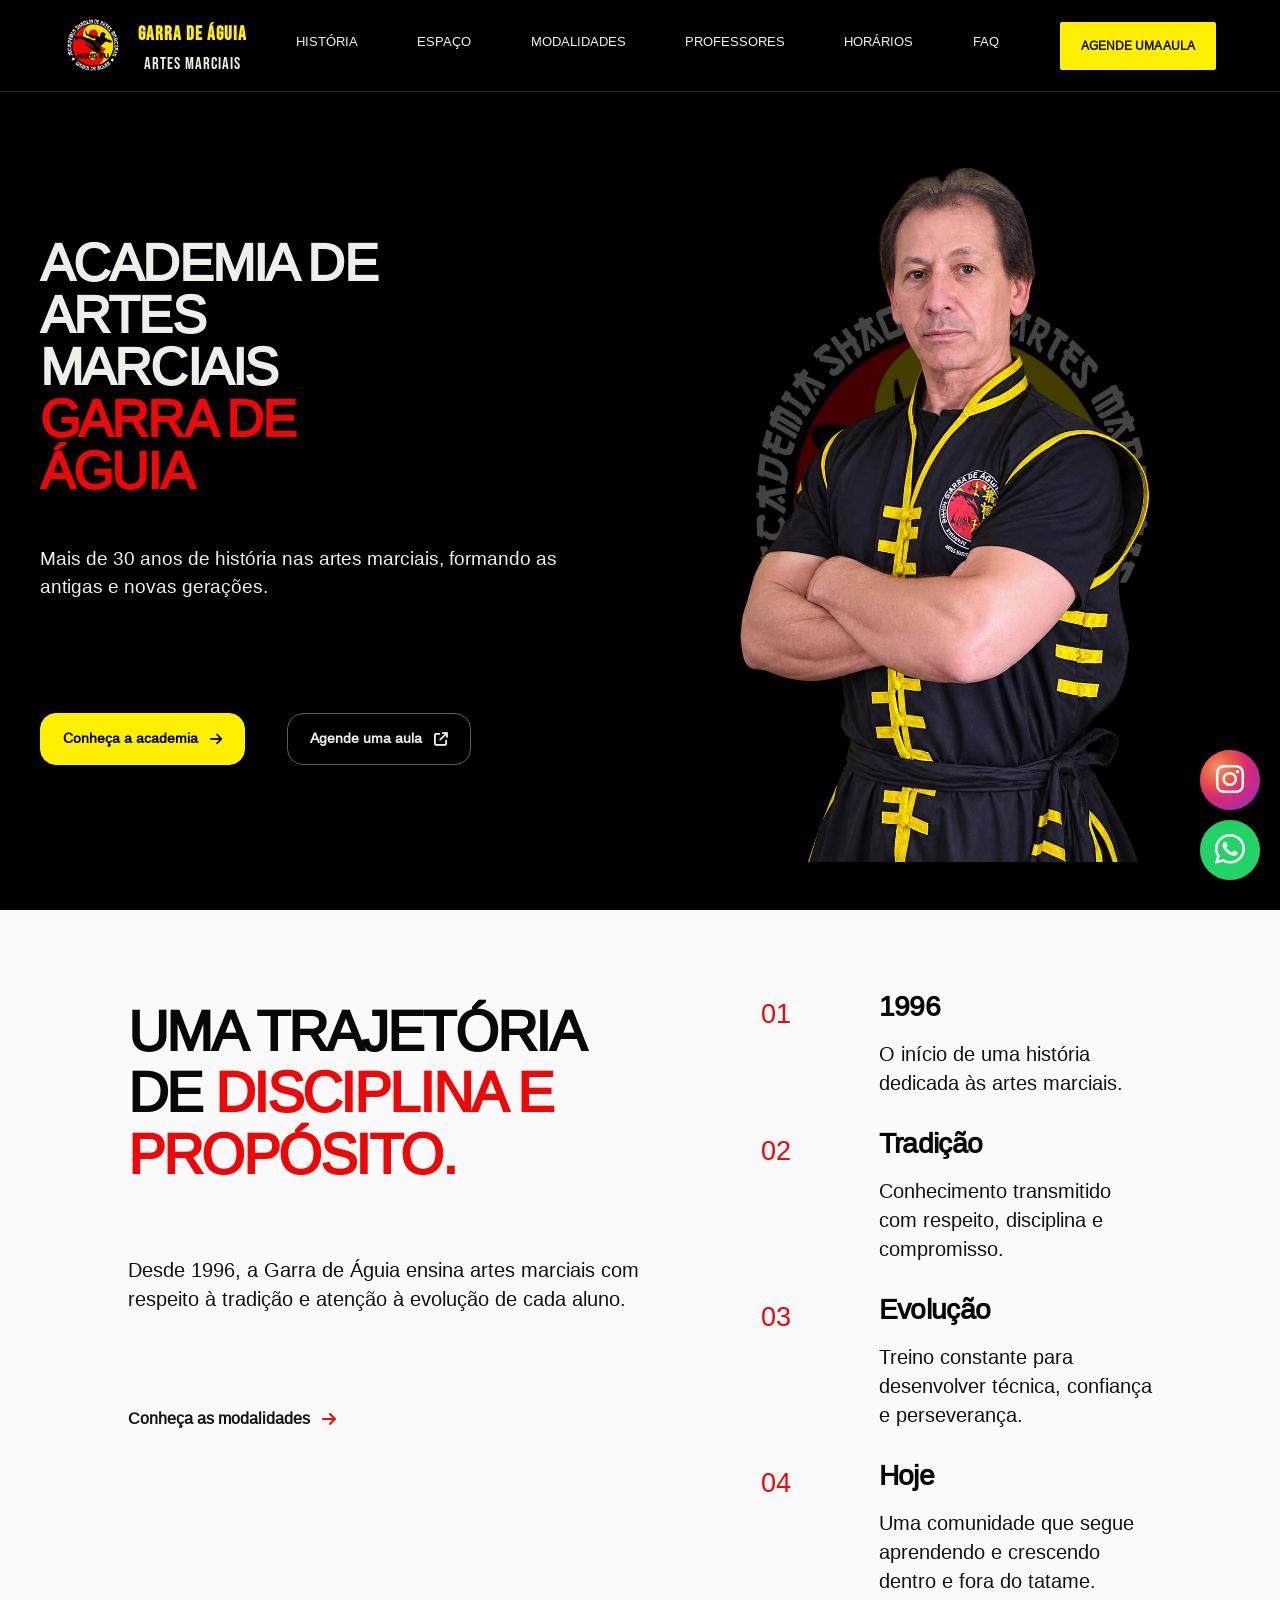
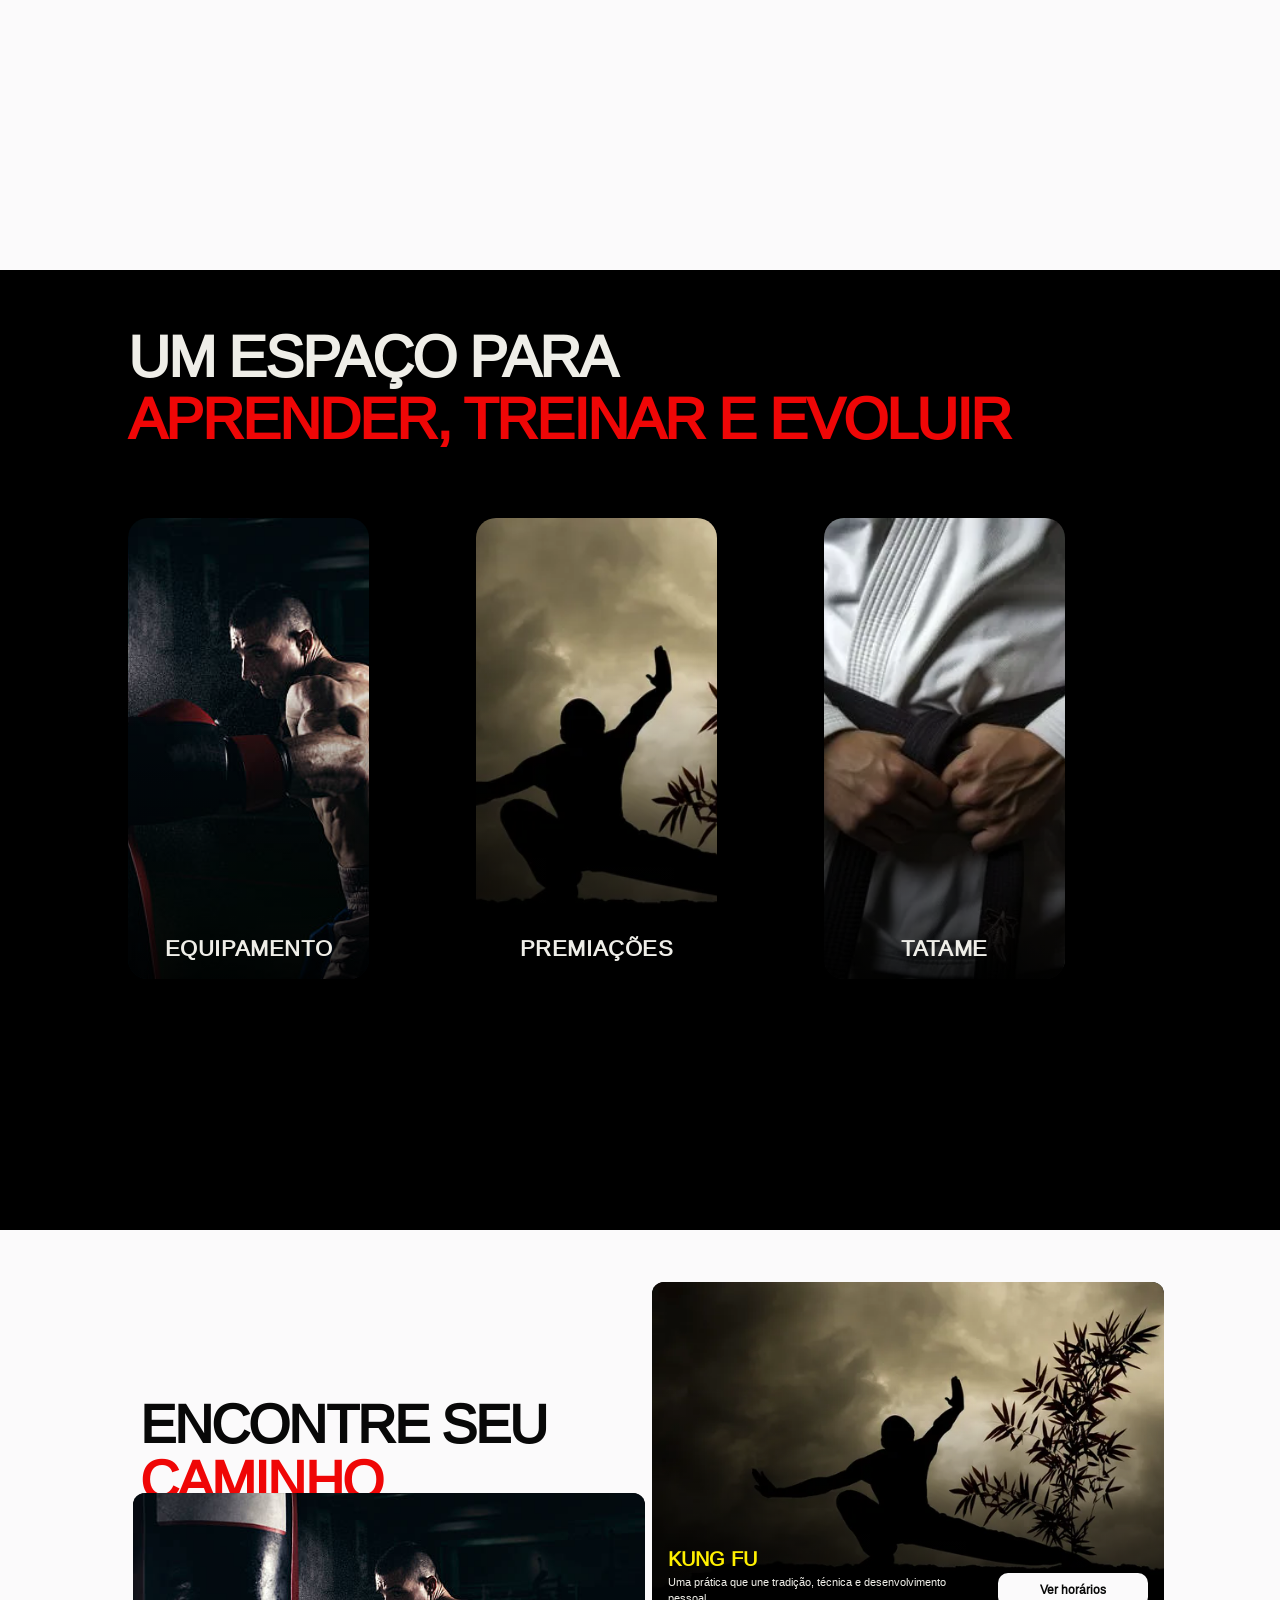
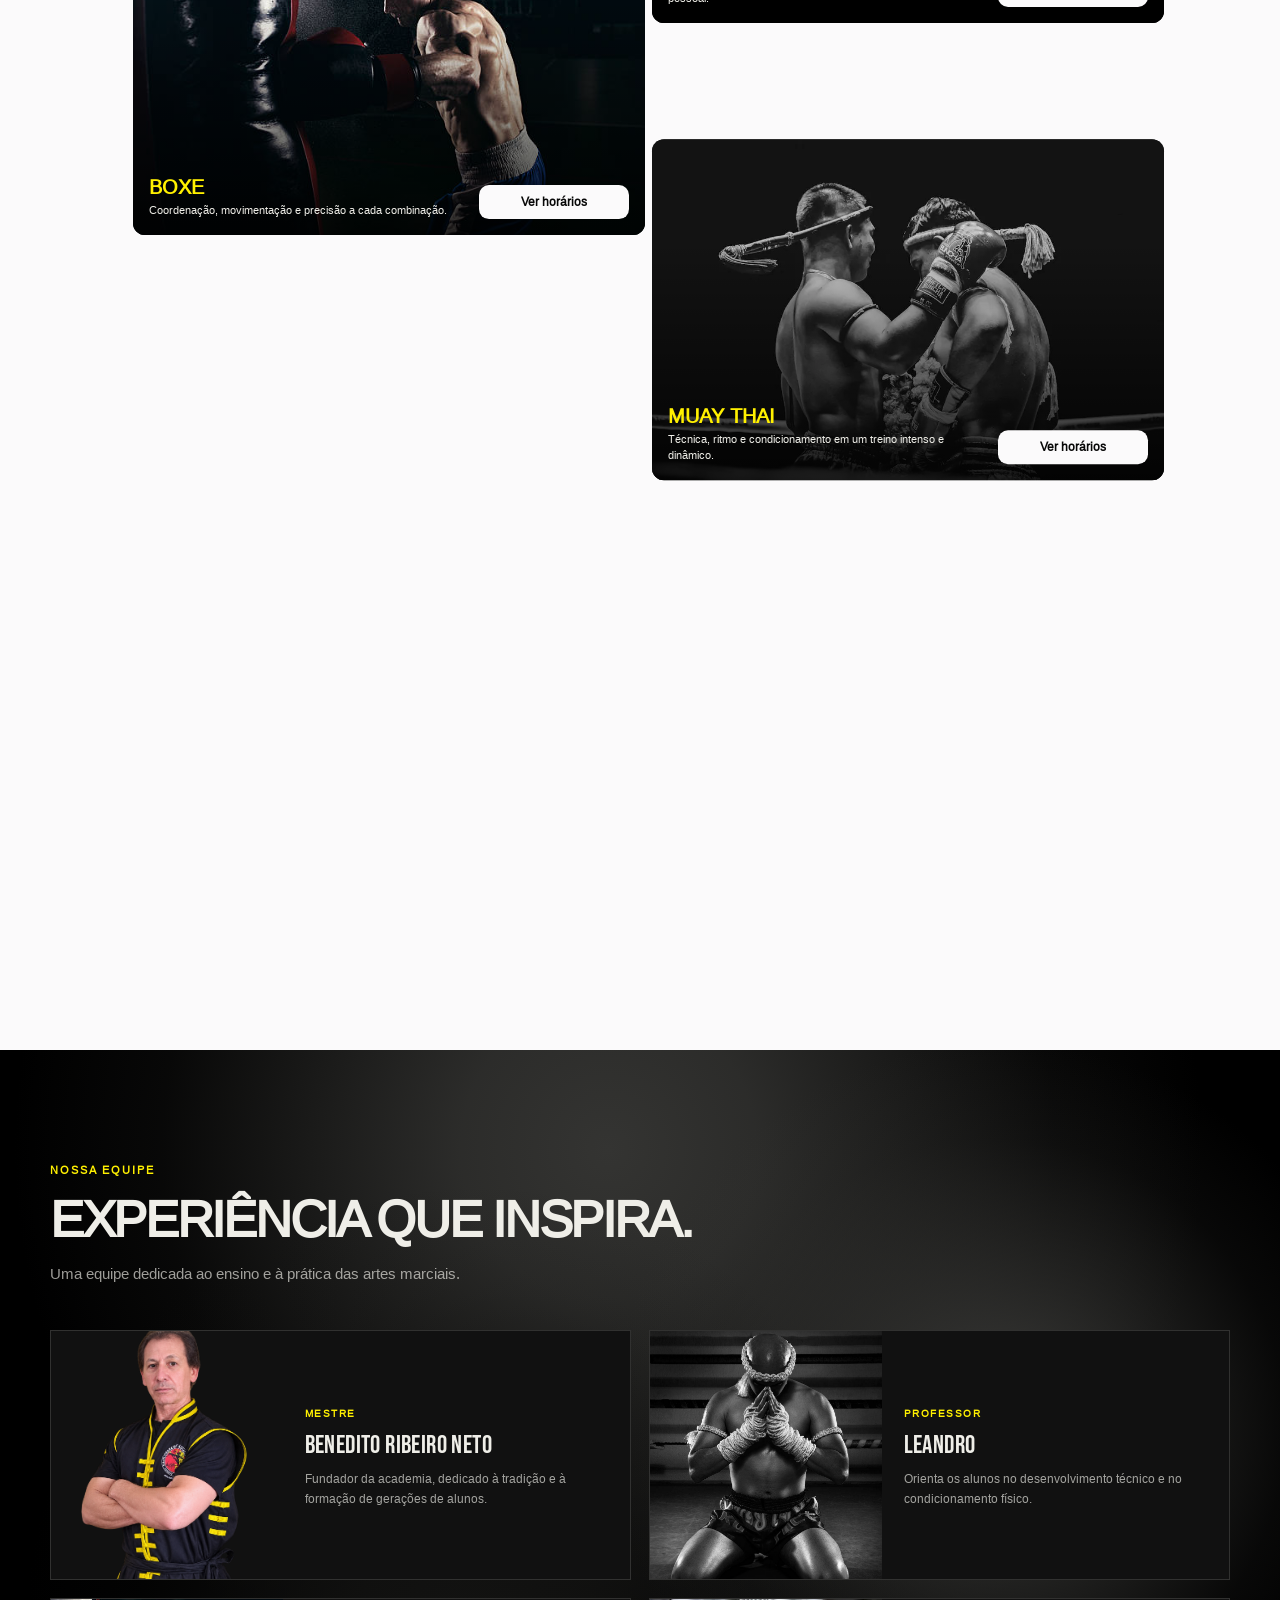
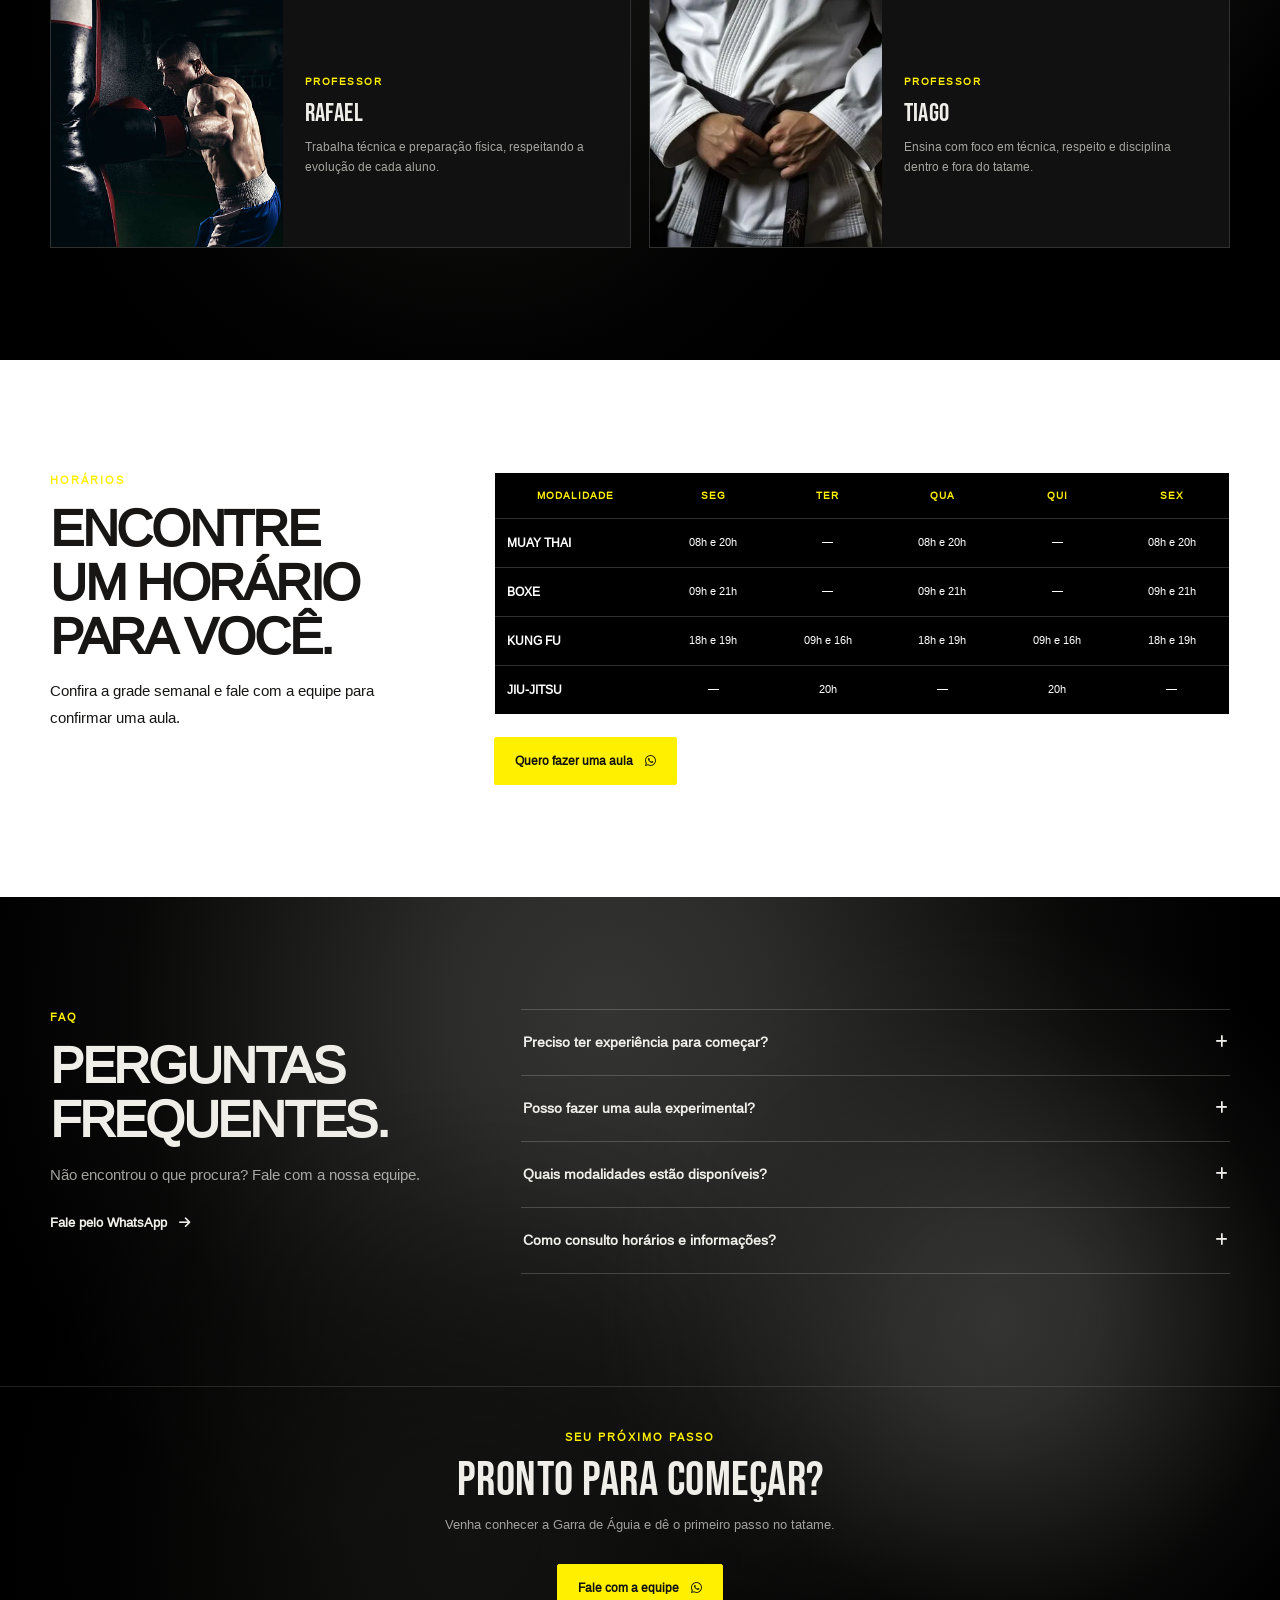
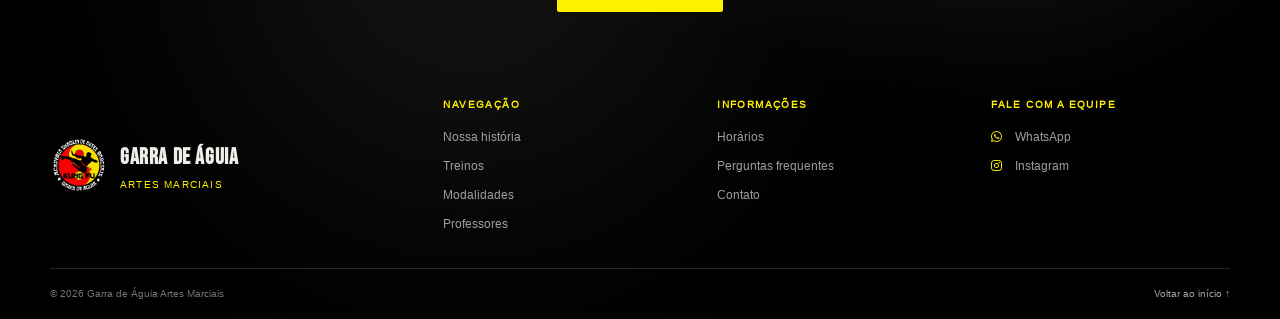
==== commit b87d4b1c: "Alterações no design FIgma Atualização da hero e sections com design" ====
--- a/index.html
+++ b/index.html
@@ -79,11 +79,11 @@
         <div class="hero-inner">
             <div class="hero-copy" data-reveal>
                 <h1>
-                    Academia de artes marciais
-                    <span>Garra de Águia</span>
+                    <span class="hero-title-primary">Academia de<br>artes<br>marciais</span>
+                    <span>Garra de<br>Águia</span>
                 </h1>
                 <p class="hero-description">
-                    Tradição, disciplina e evolução dentro e fora dos tatames.
+                    Mais de 30 anos de história nas artes marciais, formando as antigas e novas gerações.
                 </p>
                 <div class="buttonHeroStyle">
                     <a href="#historia" class="btn btn1 btn-lg">
@@ -95,12 +95,10 @@
                         <i class="fa-solid fa-arrow-up-right-from-square" aria-hidden="true"></i>
                     </a>
                 </div>
-                <div class="hero-proof hero-proof-spacer" aria-hidden="true"></div>
             </div>
 
             <div class="hero-art" data-reveal>
-                <div class="hero-art-glow"></div>
-                <div class="hero-art-ring"></div>
+                <img class="hero-logo-backdrop" src="LogoVetorialOFC.svg" alt="" aria-hidden="true">
                 <div class="hero-image-frame">
                     <img src="DitoHeroF.png" alt="Mestre Benedito, da Academia Garra de Águia"
                         class="hero-portrait" width="1141" height="1378" fetchpriority="high">
@@ -113,8 +111,7 @@
     <section class="story-section" id="historia">
         <div class="site-container story-layout">
             <div class="story-intro" data-reveal>
-                <span class="section-kicker">Nossa história</span>
-                <h2 class="section-title">Uma trajetória de disciplina e propósito.</h2>
+                <h2 class="section-title">Uma trajetória<br>de <span>disciplina e<br>propósito.</span></h2>
                 <p>Desde 1996, a Garra de Águia ensina artes marciais com respeito à tradição e atenção à evolução de cada aluno.</p>
                 <a class="text-link" href="#modalidades">Conheça as modalidades <i class="fa-solid fa-arrow-right" aria-hidden="true"></i></a>
             </div>
@@ -142,22 +139,20 @@
     <section class="training-section" id="espaco">
         <div class="site-container">
             <header class="section-heading section-heading-dark" data-reveal>
-                <span class="section-kicker">Treino em movimento</span>
-                <h2 class="section-title">Um espaço para aprender, treinar e evoluir.</h2>
-                <p>Conheça um pouco das modalidades e da energia de cada treino.</p>
+                <h2 class="section-title">Um espaço para<br><span class="reference-accent">aprender, treinar e evoluir</span></h2>
             </header>
             <div class="training-gallery">
                 <figure class="training-photo training-photo-large" data-reveal>
                     <img src="boxeexemplo.jpg" alt="Praticante treinando golpes no saco de boxe" loading="lazy">
-                    <figcaption>Tatame</figcaption>
+                    <figcaption>Equipamento</figcaption>
                 </figure>
                 <figure class="training-photo" data-reveal>
                     <img src="kungfuexemplo.jfif" alt="Crianças praticando artes marciais" loading="lazy">
-                    <figcaption>Equipamentos</figcaption>
+                    <figcaption>Premiações</figcaption>
                 </figure>
                 <figure class="training-photo" data-reveal>
                     <img src="jiu-jitsu-background.webp" alt="Praticante se preparando para o treino de Jiu-Jitsu" loading="lazy">
-                    <figcaption>Premiações</figcaption>
+                    <figcaption>Tatame</figcaption>
                 </figure>
             </div>
         </div>
@@ -165,28 +160,28 @@
 
     <section class="modalities-section" id="modalidades">
         <div class="site-container">
-            <header class="section-heading" data-reveal>
-                <span class="section-kicker">Modalidades</span>
-                <h2 class="section-title">Encontre o seu caminho.</h2>
-                <p>Conheça as modalidades e escolha por onde começar.</p>
-            </header>
-            <div class="modality-grid">
-                <article class="modality-card" data-reveal>
-                    <img src="muay-thai-fixed-background.webp" alt="Treino de Muay Thai" loading="lazy">
-                    <div class="modality-card-content"><h3>Muay Thai</h3><p>Técnica, ritmo e condicionamento em um treino intenso e dinâmico.</p><a href="#horarios">Ver horários <i class="fa-solid fa-arrow-right" aria-hidden="true"></i></a></div>
-                </article>
-                <article class="modality-card" data-reveal>
-                    <img src="boxeexemplo.jpg" alt="Treino de Boxe" loading="lazy">
-                    <div class="modality-card-content"><h3>Boxe</h3><p>Coordenação, movimentação e precisão a cada combinação.</p><a href="#horarios">Ver horários <i class="fa-solid fa-arrow-right" aria-hidden="true"></i></a></div>
-                </article>
-                <article class="modality-card" data-reveal>
-                    <img src="kungfuexemplo.jfif" alt="Treino de Kung Fu" loading="lazy">
-                    <div class="modality-card-content"><h3>Kung Fu</h3><p>Uma prática que une tradição, técnica e desenvolvimento pessoal.</p><a href="#horarios">Ver horários <i class="fa-solid fa-arrow-right" aria-hidden="true"></i></a></div>
-                </article>
-                <article class="modality-card" data-reveal>
-                    <img src="jiu-jitsu-background.webp" alt="Treino de Jiu-Jitsu" loading="lazy">
-                    <div class="modality-card-content"><h3>Jiu-Jitsu</h3><p>Estratégia, controle e técnica em uma arte marcial de solo.</p><a href="#horarios">Ver horários <i class="fa-solid fa-arrow-right" aria-hidden="true"></i></a></div>
-                </article>
+            <div class="modality-layout">
+                <div class="row modality-row modality-row-first">
+                    <header class="section-heading col-12 col-md-5" data-reveal>
+                        <h2 class="section-title">Encontre seu<br><span class="reference-accent">caminho</span></h2>
+                    </header>
+                    <article class="modality-card col-12 col-md-6 offset-md-1" data-reveal>
+                        <img src="kungfuexemplo.jfif" alt="Treino de Kung Fu" loading="lazy">
+                        <div class="modality-card-content"><h3>Kung Fu</h3><p>Uma prática que une tradição, técnica e desenvolvimento pessoal.</p><a href="#horarios">Ver horários</a></div>
+                    </article>
+                </div>
+                <div class="row modality-row">
+                    <article class="modality-card col-12 col-md-6" data-reveal>
+                        <img src="boxeexemplo.jpg" alt="Treino de Boxe" loading="lazy">
+                        <div class="modality-card-content"><h3>Boxe</h3><p>Coordenação, movimentação e precisão a cada combinação.</p><a href="#horarios">Ver horários</a></div>
+                    </article>
+                </div>
+                <div class="row modality-row">
+                    <article class="modality-card col-12 col-md-6 offset-md-6" data-reveal>
+                        <img src="muay-thai-fixed-background.webp" alt="Treino de Muay Thai" loading="lazy">
+                        <div class="modality-card-content"><h3>Muay Thai</h3><p>Técnica, ritmo e condicionamento em um treino intenso e dinâmico.</p><a href="#horarios">Ver horários</a></div>
+                    </article>
+                </div>
             </div>
         </div>
     </section>
--- a/CSS/style.css
+++ b/CSS/style.css
@@ -2728,4 +2728,606 @@
 .faq-layout .text-link,
 .faq-layout .text-link i {
     color: #EFEEE8;
+}
+
+/* Referências visuais das sections principais */
+.hero-section,
+.story-section,
+.training-section,
+.modalities-section {
+    position: relative;
+    left: 50%;
+    width: 100vw;
+    margin-left: -50vw;
+}
+
+body {
+    max-width: 1400px;
+}
+
+.hero-section {
+    min-height: min(960px, calc(100vh - 82px));
+    background: #000;
+}
+
+.hero-section::before {
+    display: none;
+}
+
+.hero-inner {
+    width: min(1436px, calc(100% - 80px));
+    min-height: min(960px, calc(100vh - 82px));
+    padding: 48px 0;
+}
+
+.hero-copy h1 {
+    max-width: 650px;
+    margin-bottom: 48px;
+    color: #EFEEE8;
+    font-size: clamp(52px, 4.1vw, 76px);
+    letter-spacing: -0.035em;
+    line-height: 0.99;
+}
+
+.hero-copy h1 .hero-title-primary {
+    color: #EFEEE8;
+}
+
+.hero-copy h1 span:not(.hero-title-primary) {
+    color: #EF0606;
+}
+
+.hero-description {
+    max-width: 560px;
+    margin-bottom: 112px;
+    color: #EFEEE8;
+    font-size: clamp(18px, 1.45vw, 26px);
+    line-height: 1.5;
+}
+
+.hero-copy .buttonHeroStyle {
+    gap: 42px;
+}
+
+.hero-copy .buttonHeroStyle .btn {
+    min-height: 52px;
+    padding: 11px 22px;
+    border-radius: 16px;
+    font-size: clamp(14px, 1.05vw, 19px);
+}
+
+.hero-copy .buttonHeroStyle .btn1 {
+    border-color: #FFF000;
+    background: #FFF000;
+}
+
+.hero-art {
+    min-height: 700px;
+}
+
+.hero-logo-backdrop {
+    position: absolute;
+    z-index: 0;
+    top: 50%;
+    left: 50%;
+    width: min(78%, 680px);
+    max-height: 90%;
+    object-fit: contain;
+    opacity: 0.27;
+    transform: translate(-50%, -50%);
+}
+
+.hero-art-ring,
+.hero-art-glow,
+.hero-art-caption {
+    display: none;
+}
+
+.hero-image-frame {
+    z-index: 1;
+    inset: 0;
+}
+
+.hero-portrait {
+    width: min(100%, 590px);
+    filter: none;
+    animation: none;
+}
+
+.story-section {
+    min-height: 960px;
+    padding: 80px 0;
+    color: #111;
+    background: #FBFAFB;
+}
+
+.story-section .site-container,
+.training-section .site-container,
+.modalities-section .site-container {
+    width: min(1200px, 80%);
+}
+
+.story-layout {
+    grid-template-columns: minmax(0, 1.25fr) minmax(0, 0.9fr);
+    align-items: start;
+    gap: clamp(55px, 7vw, 120px);
+}
+
+.story-intro {
+    position: static;
+    padding-top: 12px;
+}
+
+.story-intro .section-title {
+    max-width: 850px;
+    margin-bottom: 70px;
+    color: #080808;
+    font-size: clamp(48px, 4.35vw, 78px);
+    letter-spacing: -0.035em;
+    line-height: 1.1;
+}
+
+.story-intro .section-title span,
+.reference-accent {
+    color: #EF0606;
+}
+
+.story-intro > p {
+    max-width: 680px;
+    color: #111;
+    font-size: clamp(18px, 1.55vw, 28px);
+    line-height: 1.45;
+}
+
+.story-intro .text-link {
+    margin-top: 68px;
+    font-size: 16px;
+}
+
+.story-intro .text-link i {
+    color: #EF0606;
+}
+
+.story-milestones {
+    border: 0;
+}
+
+.story-milestone {
+    grid-template-columns: 100px 1fr;
+    gap: 18px;
+    padding: 0 0 30px;
+    border: 0;
+}
+
+.milestone-index {
+    padding-top: 4px;
+    color: #EF0606;
+    font-family: 'text-style-text', sans-serif;
+    font-size: clamp(24px, 2.1vw, 38px);
+    letter-spacing: 0;
+}
+
+.story-milestone h3 {
+    margin-bottom: 16px;
+    color: #080808;
+    font-family: 'text-style-text', sans-serif;
+    font-size: clamp(28px, 2.2vw, 40px);
+    font-weight: 800;
+    letter-spacing: -0.025em;
+    text-transform: none;
+}
+
+.story-milestone p {
+    max-width: 470px;
+    color: #111;
+    font-size: clamp(17px, 1.55vw, 28px);
+    line-height: 1.45;
+}
+
+.training-section {
+    min-height: 960px;
+    padding: 56px 0 28px;
+    color: #EFEEE8;
+    background: #000;
+}
+
+.training-section .section-heading {
+    max-width: 100%;
+    margin-bottom: 68px;
+}
+
+.training-section .section-heading .section-title {
+    max-width: 1400px;
+    margin: 0;
+    color: #EFEEE8;
+    font-size: clamp(48px, 4.5vw, 82px);
+    letter-spacing: -0.035em;
+    line-height: 1.08;
+}
+
+.training-section .reference-accent {
+    color: #EF0606;
+}
+
+.training-gallery {
+    grid-template-columns: repeat(12, minmax(0, 1fr));
+    gap: 20px;
+}
+
+.training-photo,
+.training-photo-large {
+    grid-column: span 3;
+    height: clamp(380px, 36vw, 654px);
+    border-radius: 20px;
+}
+
+.training-photo:nth-child(1) {
+    grid-column: 1 / span 3;
+}
+
+.training-photo:nth-child(2) {
+    grid-column: 5 / span 3;
+}
+
+.training-photo:nth-child(3) {
+    grid-column: 9 / span 3;
+}
+
+.training-photo figcaption {
+    right: 12px;
+    bottom: 14px;
+    left: 12px;
+    justify-content: center;
+    font-family: 'text-style-text', sans-serif;
+    font-size: clamp(22px, 1.7vw, 31px);
+    font-weight: 800;
+    text-align: center;
+}
+
+.modalities-section {
+    min-height: 1420px;
+    padding: 52px 0;
+    color: #111;
+    background: #FBFAFB;
+}
+
+.modality-layout {
+    width: 100%;
+    transform: translateX(12px);
+}
+
+.modality-row {
+    align-items: center;
+    margin-bottom: 24px;
+}
+
+.modality-row-first {
+    margin-bottom: 24px;
+}
+
+.modality-row:nth-child(2) {
+    position: relative;
+    left: 5px;
+    transform: translateY(-45.1%);
+}
+
+.modality-row:nth-child(3) {
+    transform: translateY(-80.2%);
+}
+
+.modality-row .section-heading {
+    max-width: 100%;
+    margin: 0;
+}
+
+.modality-row .section-heading .section-title {
+    margin: 0;
+    color: #080808;
+    font-size: clamp(42px, 4.2vw, 76px);
+    letter-spacing: -0.035em;
+    line-height: 1.04;
+}
+
+.modality-card {
+    height: auto;
+    min-height: 0;
+    aspect-ratio: 1.5;
+    padding: 0;
+    border-radius: 12px;
+}
+
+@media (min-width: 768px) {
+    .modality-card {
+        width: calc(50% - 12px);
+    }
+}
+
+.modality-card-content {
+    display: grid;
+    grid-template-columns: minmax(0, 1fr) auto;
+    align-items: end;
+    gap: 0 14px;
+    padding: 16px;
+}
+
+.modality-card-content h3 {
+    grid-column: 1;
+    margin: 0 0 4px;
+    color: #FFF000;
+    font-family: 'text-style-text', sans-serif;
+    font-size: clamp(20px, 1.55vw, 28px);
+    font-weight: 800;
+    letter-spacing: 0;
+}
+
+.modality-card-content p {
+    grid-column: 1;
+    min-height: 0;
+    margin: 0;
+    color: #EFEEE8;
+    font-size: clamp(11px, 0.85vw, 15px);
+    line-height: 1.45;
+}
+
+.modality-card-content a {
+    grid-column: 2;
+    grid-row: 1 / span 2;
+    align-self: end;
+    justify-content: center;
+    min-width: 150px;
+    padding: 8px 14px;
+    border-radius: 10px;
+    color: #080808;
+    background: #FBFAFB;
+    font-size: 12px;
+    text-transform: none;
+    transition: color 180ms ease, background-color 180ms ease, transform 180ms ease;
+}
+
+.modality-card-content a:hover,
+.modality-card-content a:focus-visible {
+    color: #080808;
+    background: #FFF000;
+    transform: translateY(-2px);
+}
+
+@media (max-width: 991.98px) {
+    .hero-inner {
+        width: min(100% - 56px, 820px);
+        min-height: 630px;
+    }
+
+    .hero-copy h1 {
+        font-size: clamp(42px, 6.5vw, 62px);
+    }
+
+    .hero-description {
+        margin-bottom: 48px;
+    }
+
+    .hero-copy .buttonHeroStyle {
+        gap: 12px;
+    }
+
+    .hero-art {
+        min-height: 500px;
+    }
+
+    .story-section {
+        min-height: 0;
+    }
+
+    .story-layout {
+        grid-template-columns: minmax(0, 1fr) minmax(0, 1fr);
+        gap: 42px;
+    }
+
+    .story-milestone {
+        grid-template-columns: 58px 1fr;
+        padding-bottom: 32px;
+    }
+
+    .training-photo,
+    .training-photo-large {
+        grid-column: span 4;
+        height: 42vw;
+    }
+
+    .training-photo:nth-child(1) {
+        grid-column: 1 / span 4;
+    }
+
+    .training-photo:nth-child(2) {
+        grid-column: 5 / span 4;
+    }
+
+    .training-photo:nth-child(3) {
+        grid-column: 9 / span 4;
+    }
+}
+
+@media (max-width: 767.98px) {
+    .modality-layout {
+        transform: none;
+    }
+
+    .modality-row:nth-child(2),
+    .modality-row:nth-child(3) {
+        position: static;
+        left: auto;
+        transform: none;
+    }
+}
+
+@media (max-width: 700px) {
+    .hero-section {
+        min-height: 0;
+    }
+
+    .hero-inner {
+        display: grid;
+        grid-template-columns: 1fr;
+        width: min(100% - 40px, 560px);
+        min-height: 0;
+        padding: 28px 0 48px;
+    }
+
+    .hero-art {
+        display: block;
+        grid-row: 1;
+        min-height: min(75vw, 340px);
+        margin: 0 0 18px;
+    }
+
+    .hero-copy {
+        grid-row: 2;
+    }
+
+    .hero-logo-backdrop {
+        width: min(72%, 320px);
+    }
+
+    .hero-portrait {
+        width: min(100%, 320px);
+    }
+
+    .hero-copy h1 {
+        margin-bottom: 20px;
+        font-size: clamp(40px, 10.5vw, 58px);
+    }
+
+    .hero-description {
+        margin-bottom: 26px;
+        font-size: 16px;
+    }
+
+    .hero-copy .buttonHeroStyle {
+        gap: 10px;
+    }
+
+    .hero-copy .buttonHeroStyle .btn {
+        min-height: 48px;
+        padding: 11px 14px;
+        border-radius: 14px;
+        font-size: 12px;
+    }
+
+    .story-section,
+    .training-section,
+    .modalities-section {
+        min-height: 0;
+        padding: 72px 0;
+    }
+
+    .story-section .site-container,
+    .training-section .site-container,
+    .modalities-section .site-container {
+        width: min(100% - 36px, 560px);
+    }
+
+    .story-layout {
+        grid-template-columns: 1fr;
+        gap: 38px;
+    }
+
+    .story-intro {
+        padding: 0;
+    }
+
+    .story-intro .section-title {
+        margin-bottom: 30px;
+        font-size: clamp(38px, 10vw, 56px);
+    }
+
+    .story-intro > p,
+    .story-milestone p {
+        font-size: 17px;
+    }
+
+    .story-intro .text-link {
+        margin-top: 28px;
+    }
+
+    .story-milestone {
+        grid-template-columns: 48px 1fr;
+        gap: 10px;
+        padding-bottom: 28px;
+    }
+
+    .milestone-index {
+        font-size: 23px;
+    }
+
+    .story-milestone h3 {
+        margin-bottom: 8px;
+        font-size: 25px;
+    }
+
+    .training-section .section-heading {
+        margin-bottom: 32px;
+    }
+
+    .training-section .section-heading .section-title {
+        font-size: clamp(36px, 9.5vw, 52px);
+    }
+
+    .training-gallery {
+        grid-template-columns: 1fr;
+        gap: 14px;
+    }
+
+    .training-photo,
+    .training-photo-large,
+    .training-photo:nth-child(1),
+    .training-photo:nth-child(2),
+    .training-photo:nth-child(3) {
+        grid-column: 1;
+        height: 280px;
+    }
+
+    .modalities-section {
+        padding-bottom: 72px;
+    }
+
+    .modality-row,
+    .modality-row-first {
+        margin-bottom: 24px;
+        transform: none;
+    }
+
+    .modality-row .section-heading .section-title {
+        margin-bottom: 8px;
+        font-size: clamp(38px, 10vw, 56px);
+    }
+
+    .modality-card {
+        aspect-ratio: 1.5;
+    }
+
+    .modality-card-content {
+        grid-template-columns: 1fr;
+        gap: 4px;
+        padding: 14px;
+    }
+
+    .modality-card-content h3,
+    .modality-card-content p,
+    .modality-card-content a {
+        grid-column: 1;
+        grid-row: auto;
+    }
+
+    .modality-card-content h3 {
+        font-size: 20px;
+    }
+
+    .modality-card-content p {
+        font-size: 12px;
+    }
+
+    .modality-card-content a {
+        justify-self: end;
+        min-width: 130px;
+        margin-top: 6px;
+    }
 }
